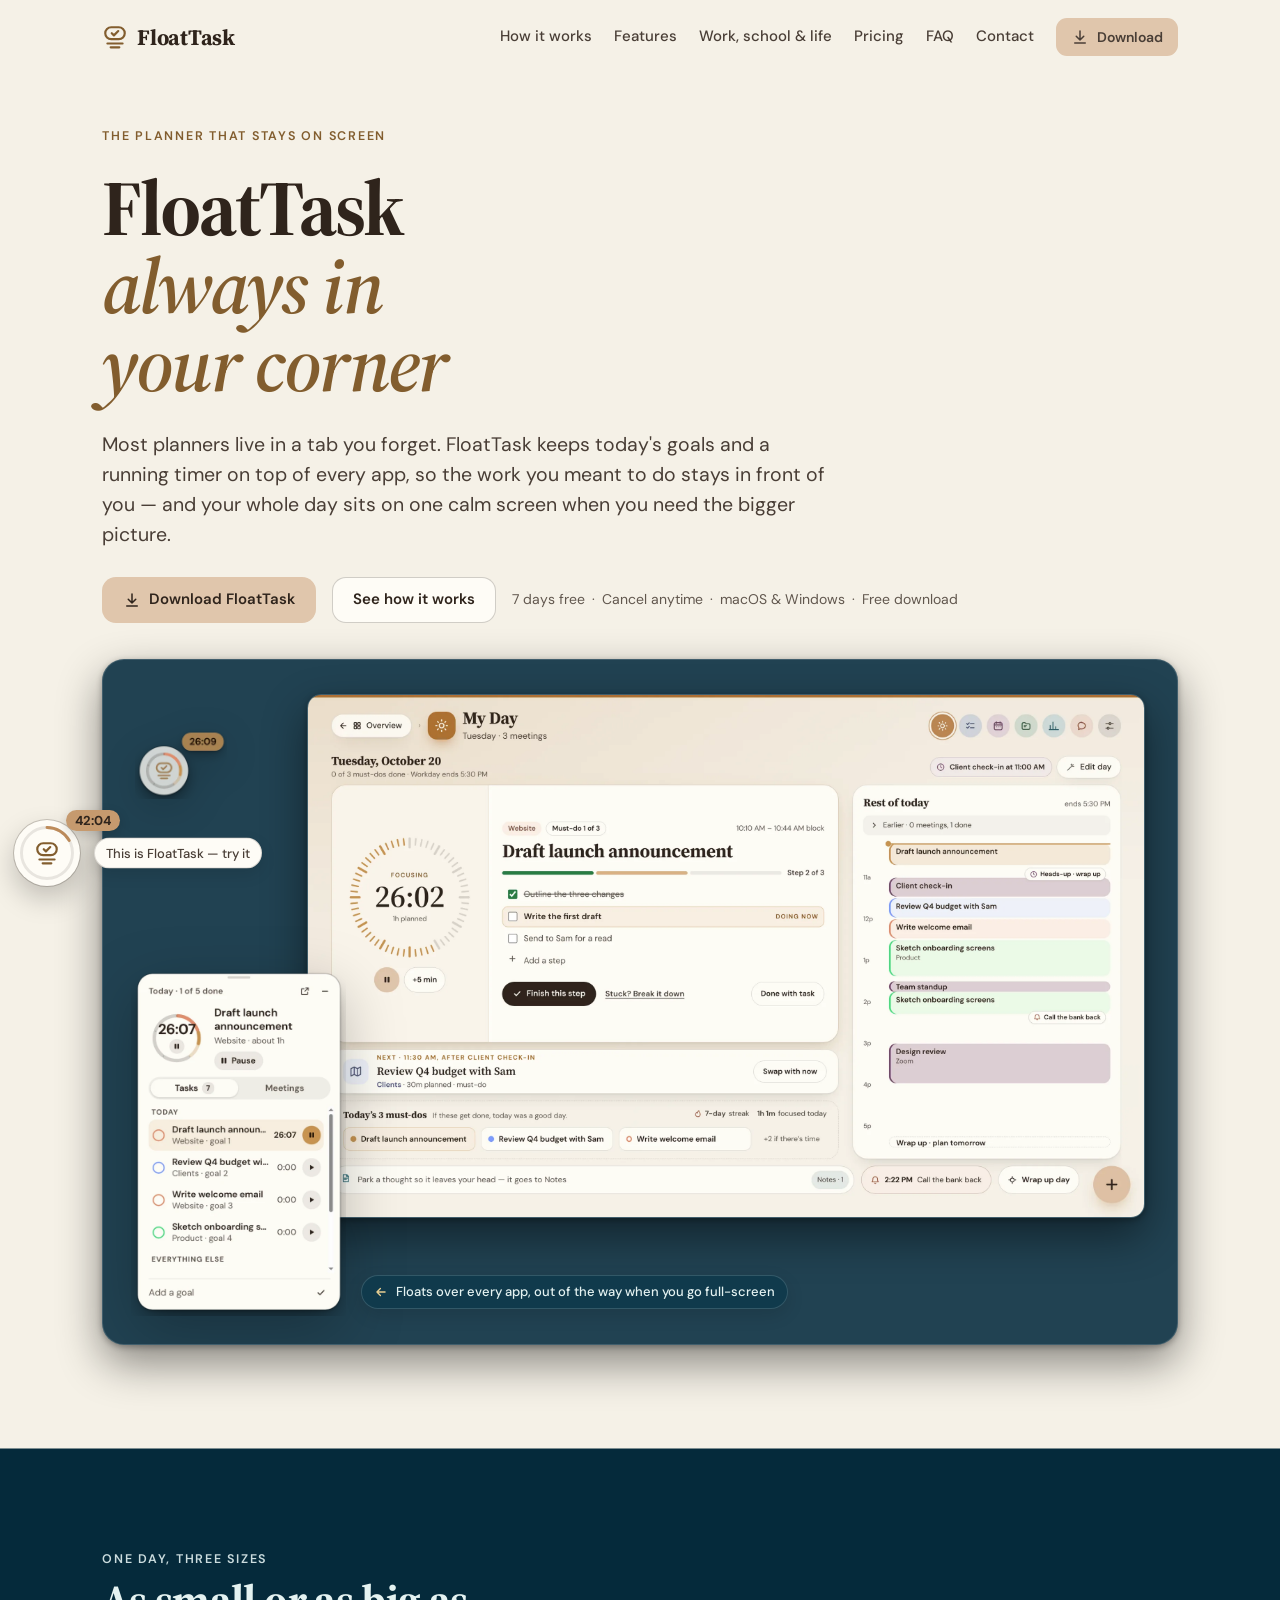
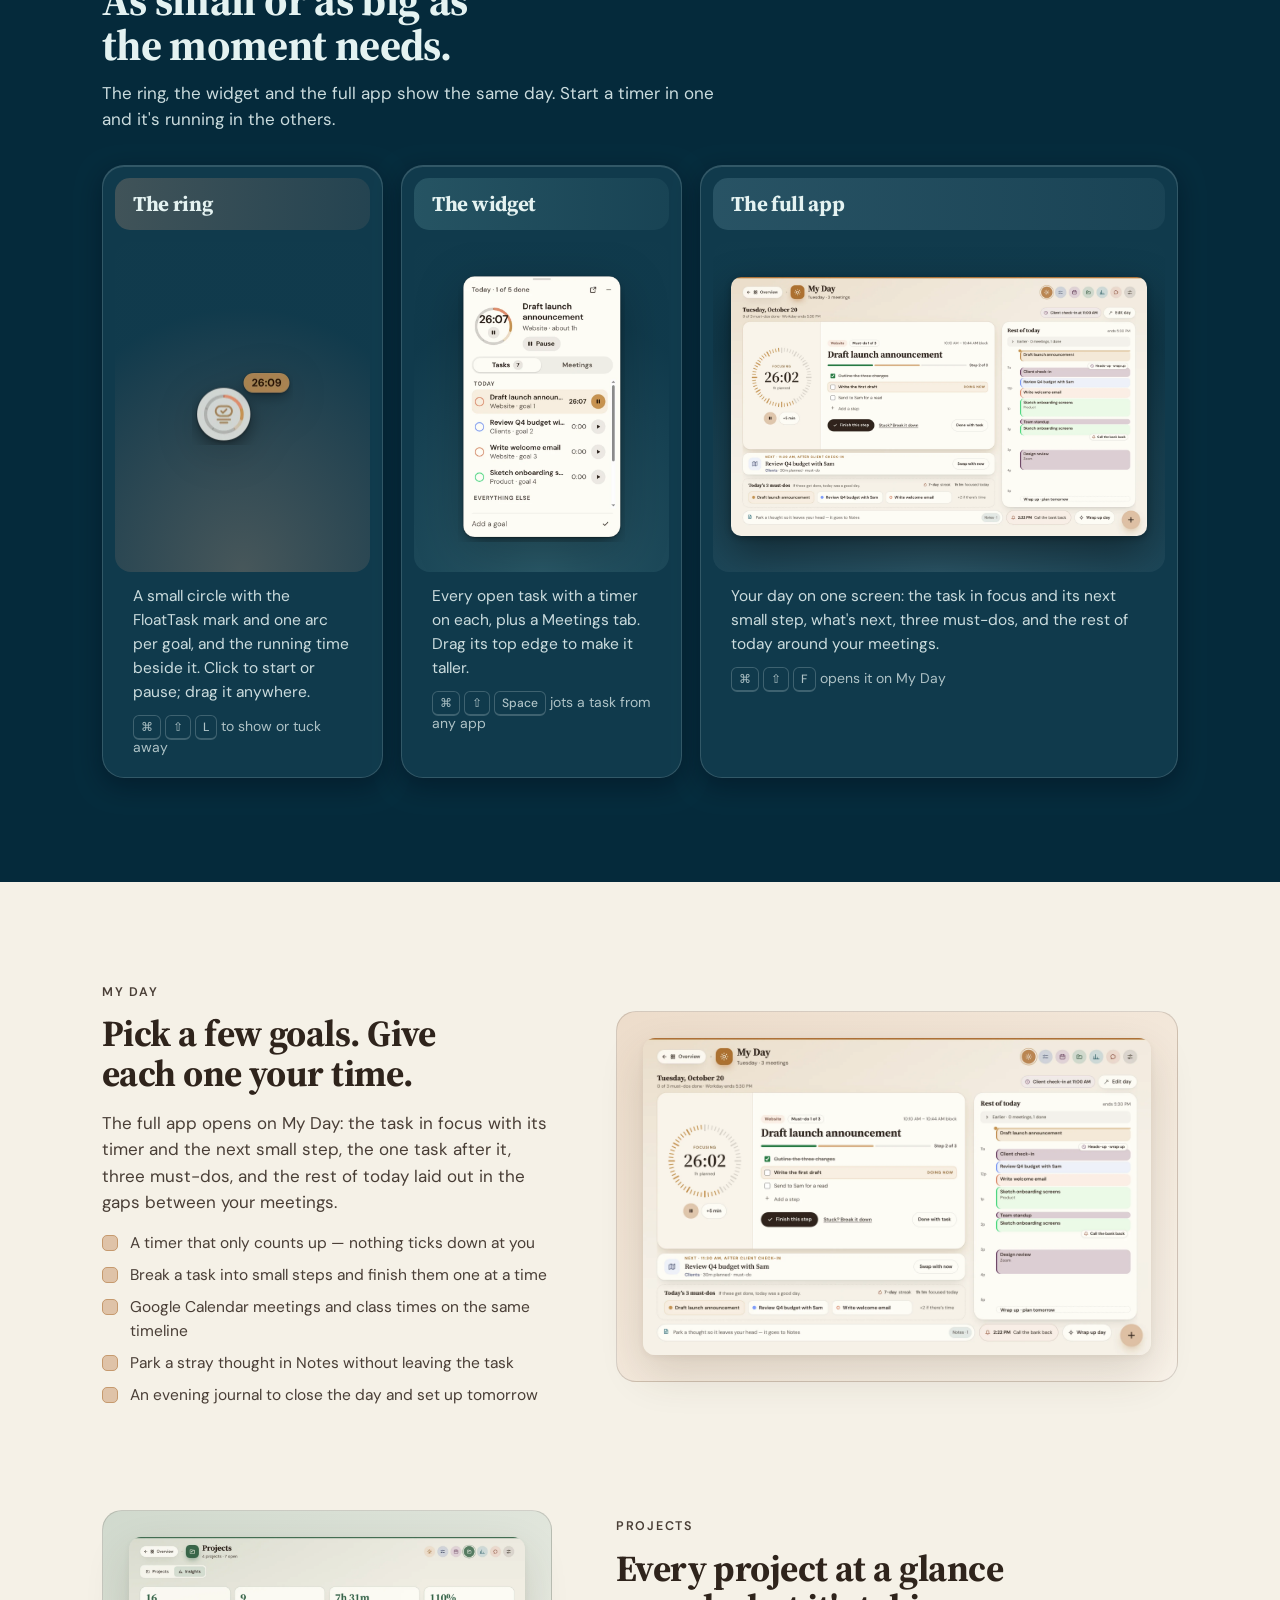
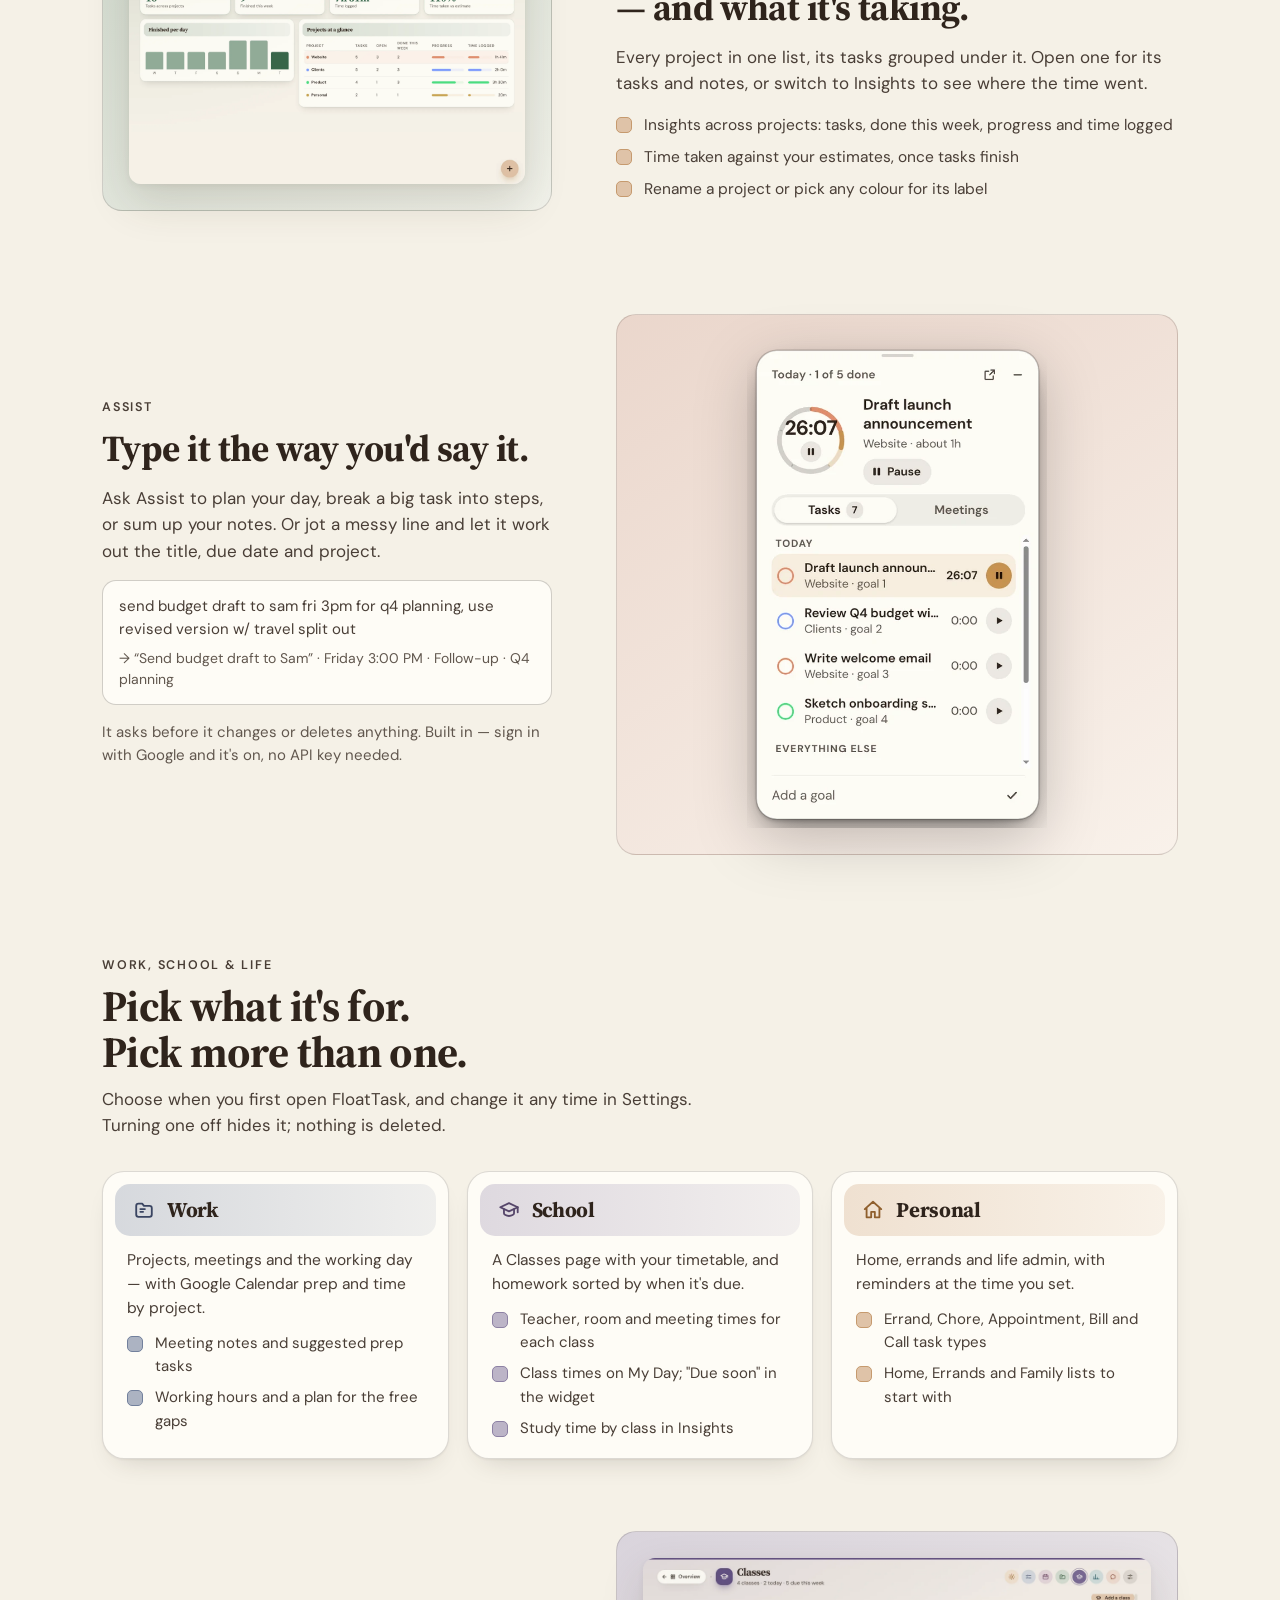
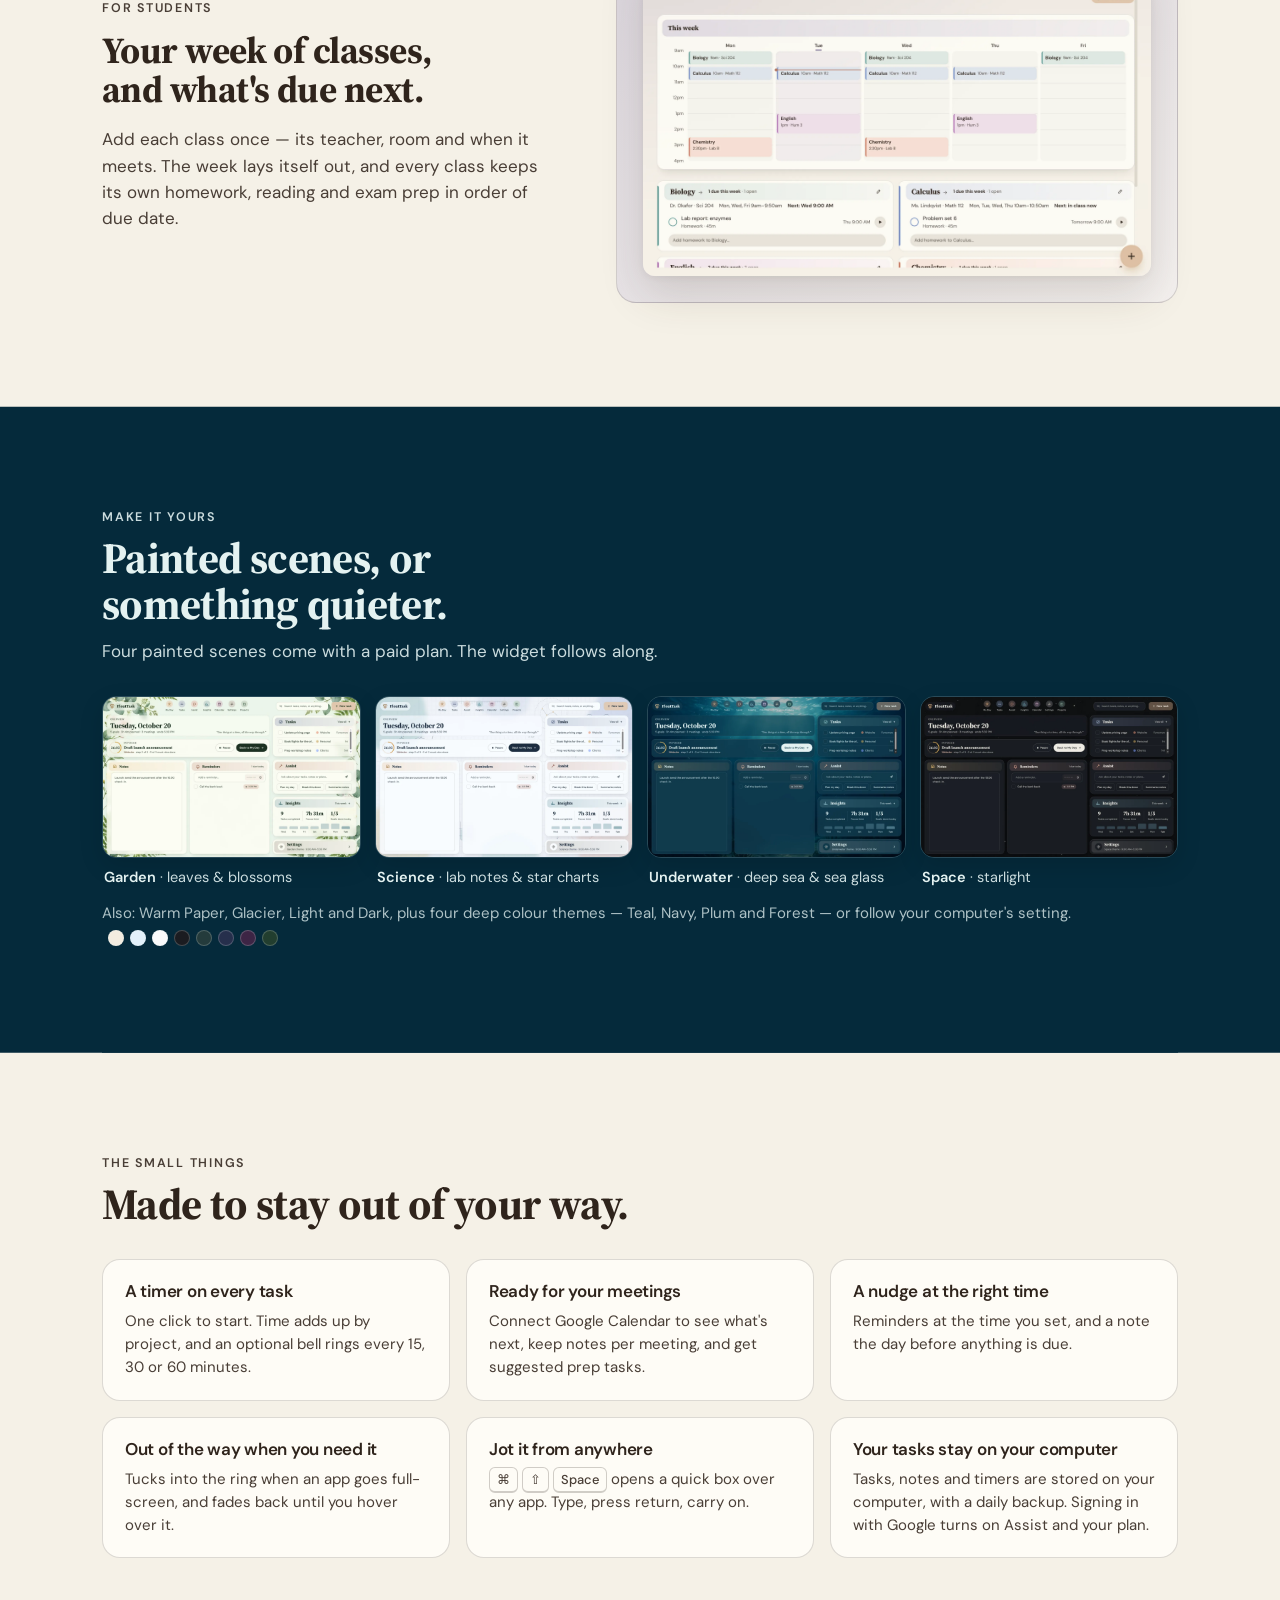
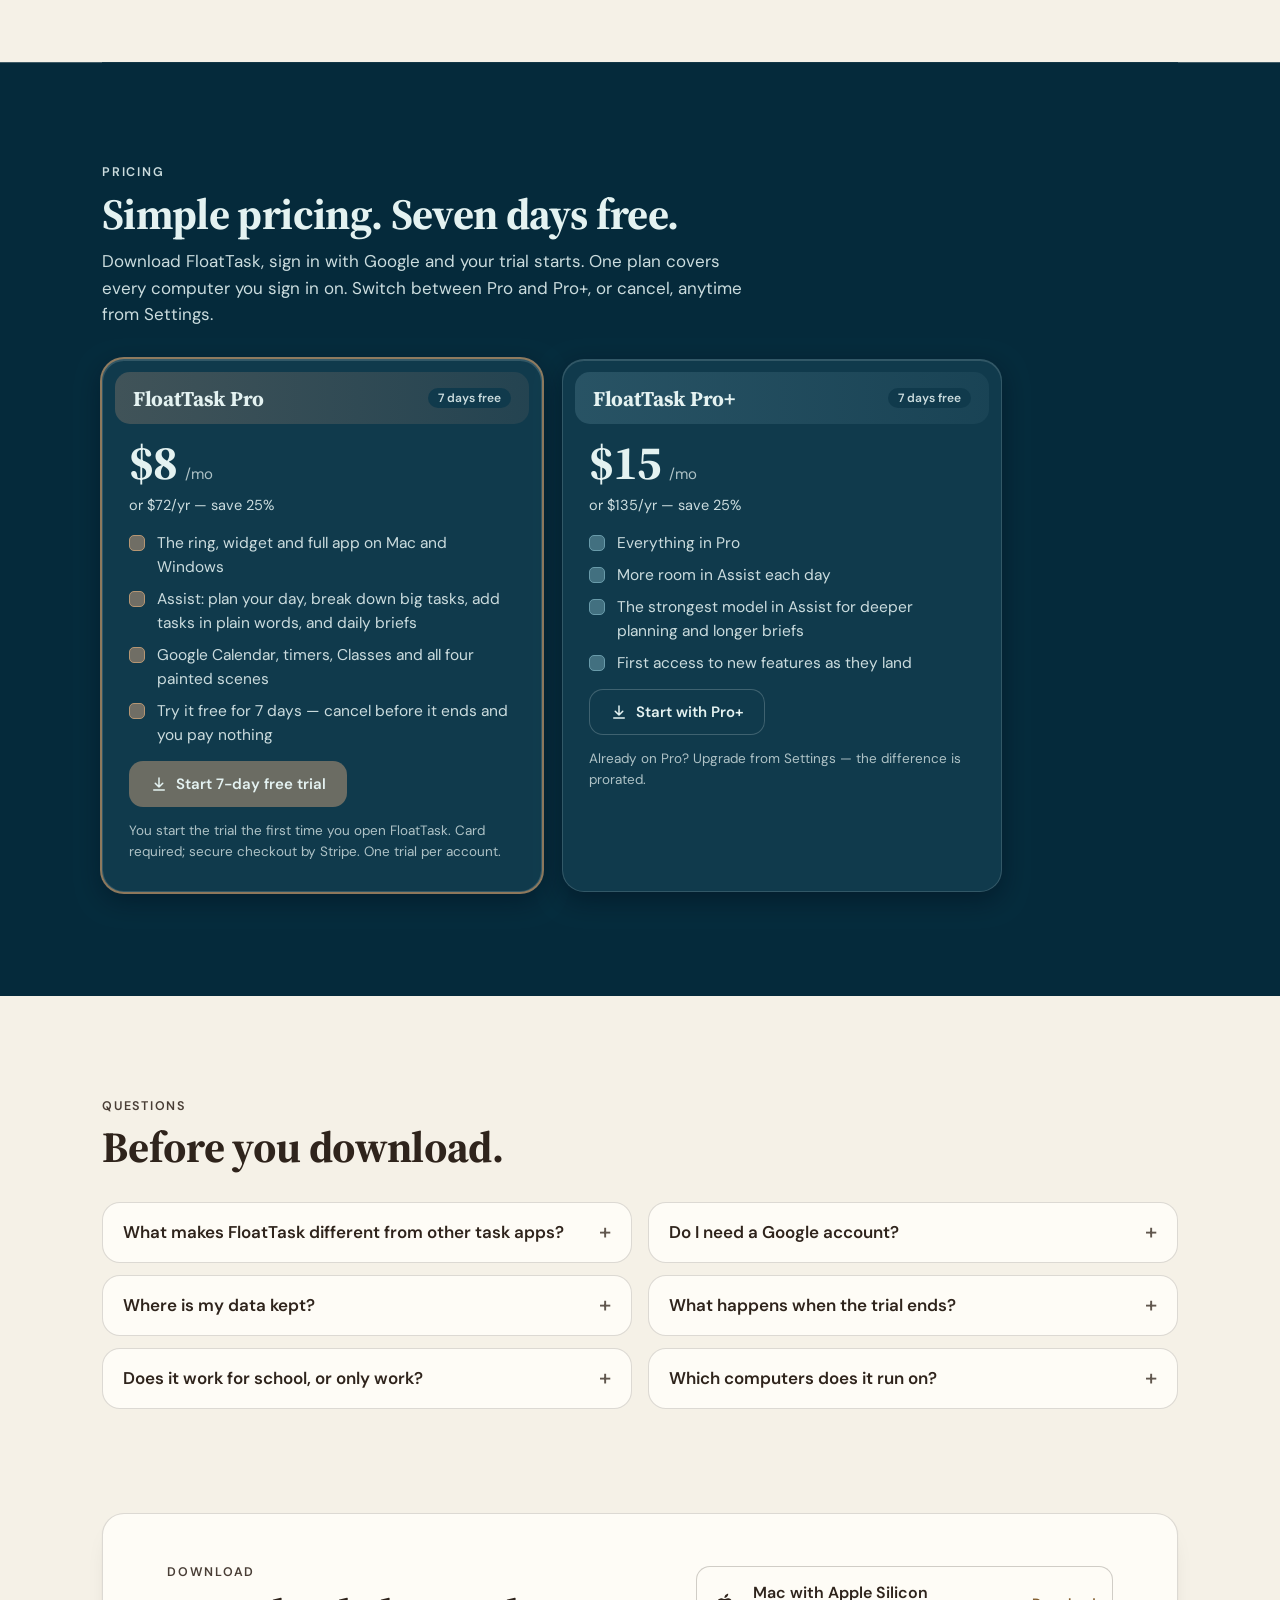
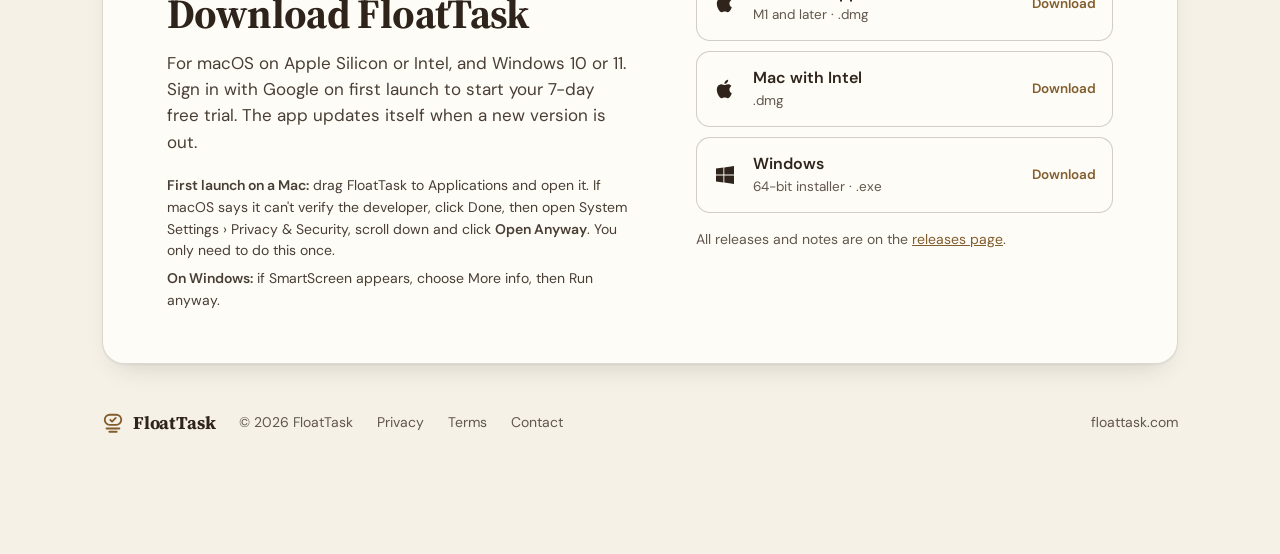
==== index.html @ 9e50890b "Update site from a33ee7f" ====
<!doctype html>
<!-- Pre-launch mode: add class="prelaunch" to <html> to hide downloads and the buy buttons. -->
<html lang="en">
<head>
<meta charset="utf-8">
<meta name="viewport" content="width=device-width, initial-scale=1, viewport-fit=cover">
<title>FloatTask — the always-on-top planner and focus timer for Mac &amp; Windows</title>
<meta name="description" content="FloatTask keeps today's goals and a running timer on top of every app, so you stay on the work you meant to do. Plan your day around your calendar, track time by project, and let Assist sort the rest. Mac and Windows, 7-day free trial.">
<meta name="theme-color" content="#f6f1e8">
<link rel="preconnect" href="https://fonts.googleapis.com">
<link rel="preconnect" href="https://fonts.gstatic.com" crossorigin>
<link rel="stylesheet" href="https://fonts.googleapis.com/css2?family=DM+Sans:opsz,wght@9..40,400;9..40,500;9..40,600;9..40,700&family=Source+Serif+4:ital,opsz,wght@0,8..60,600;0,8..60,700;1,8..60,500;1,8..60,600&display=swap">
<link rel="canonical" href="https://floattask.com/">
<link rel="icon" href="data:image/svg+xml,%3Csvg xmlns='http://www.w3.org/2000/svg' viewBox='0 0 24 24'%3E%3Cg fill='none' stroke='%23b07a3a' stroke-width='2' stroke-linecap='round' stroke-linejoin='round'%3E%3Crect x='3' y='3' width='18' height='11' rx='5.5'/%3E%3Cpath d='M9 8.5l2 2 4-4M5 18h14M8 21.5h8'/%3E%3C/g%3E%3C/svg%3E">
<meta property="og:type" content="website">
<meta property="og:url" content="https://floattask.com/">
<meta property="og:title" content="FloatTask — your day, always in view">
<meta property="og:description" content="Today's goals and a running timer that stay on top of every app. A calm planner for Mac and Windows — 7 days free.">
<meta property="og:image" content="https://floattask.com/shots/og-home.jpg">
<meta name="twitter:card" content="summary_large_image">
<link rel="stylesheet" href="tokens.css">
<link rel="stylesheet" href="site.css">
<script type="application/ld+json">
{"@context":"https://schema.org","@type":"SoftwareApplication","name":"FloatTask","url":"https://floattask.com/",
 "applicationCategory":"ProductivityApplication","operatingSystem":"macOS, Windows 10, Windows 11",
 "description":"An always-on-top planner and focus timer: a few goals for today, a timer on each, and your whole day on one screen.",
 "offers":[{"@type":"Offer","name":"FloatTask Pro","price":"8","priceCurrency":"USD"},{"@type":"Offer","name":"FloatTask Pro+","price":"15","priceCurrency":"USD"}]}
</script>
<style>
/* ---------- this page ---------- */
/* hero: a desktop seen from its lower-left corner — the full app, with the widget and the ring pinned in the corner */
.hero { padding-block: clamp(20px, 5vw, 56px) 0; display: grid; gap: 26px; }
.hero h1 { font-size: clamp(2.6rem, 6.6vw, 4.9rem); line-height: 1; letter-spacing: -.025em; max-width: 12ch; }
.hero h1 em { display: block; font-style: italic; font-weight: 600; color: var(--gold-text); }
.lede { font-size: clamp(1.06rem, 1.6vw, 1.22rem); color: var(--ink-2); max-width: 56ch; }
.cta { display: flex; flex-wrap: wrap; align-items: center; gap: 12px 16px; }
.cta .meta { font-size: 14px; color: var(--muted); }
.cta .meta span + span::before { content: "·"; margin: 0 7px; }

.screen { position: relative; margin-top: 10px; border-radius: 22px; overflow: hidden; border: 1px solid var(--line);
  background: var(--raised); /* Underwater raised: the frame carries .ground-underwater */
  box-shadow: var(--shadow); aspect-ratio: 16 / 10.2; }
.screen .app { position: absolute; top: 5%; right: 3%; width: 78%; border-radius: 14px; overflow: hidden; box-shadow: var(--shadow); border: 1px solid var(--line); }
.screen .widget { position: absolute; left: 2.6%; bottom: 4%; width: 20%; filter: drop-shadow(0 18px 30px oklch(0 0 0 / .25)); z-index: 2; }
.screen .ring { position: absolute; left: 3%; top: 10%; width: 8.5%; z-index: 2; filter: drop-shadow(0 10px 18px oklch(0 0 0 / .2)); }
.screen .corner-note { position: absolute; left: 24%; bottom: 5%; z-index: 3; display: flex; align-items: center; gap: 8px; font: 500 13px/1.3 var(--f-body); color: var(--ink);
  background: var(--surface); border: 1px solid var(--line); padding: 8px 12px; border-radius: 999px; box-shadow: 0 6px 18px oklch(0 0 0 / .12); }
.screen .corner-note svg { width: 14px; height: 14px; color: var(--gold-text); flex-shrink: 0; }


/* one day, three sizes */
.sizes { display: grid; grid-template-columns: 1fr 1fr 1.7fr; gap: 18px; align-items: stretch; }
.size .stage { display: grid; place-items: center; height: clamp(250px, 26vw, 330px); padding: 18px; border-radius: 16px; overflow: hidden;
  background: radial-gradient(90% 80% at 50% 100%, color-mix(in oklab, var(--c) 22%, var(--surface)), var(--surface)); }
.size .stage img { max-height: 100%; width: auto; }
.size .stage .w { max-width: 76%; filter: drop-shadow(0 12px 24px oklch(0 0 0 / .22)); }
.size .stage .r { width: 46%; max-height: none; filter: drop-shadow(0 10px 20px oklch(0 0 0 / .2)); }
.size .stage .a { width: 100%; height: auto; max-height: none; border-radius: 10px; box-shadow: var(--shadow); }
.size p { font-size: 15.5px; color: var(--ink-2); padding: 0 6px; }
.size .keys { font-size: 14px; color: var(--muted); }

/* feature rows */
.feature { display: grid; grid-template-columns: minmax(0, 1fr) minmax(0, 1.25fr); gap: clamp(28px, 5vw, 64px); align-items: center; }
.feature + .feature { margin-top: clamp(56px, 8vw, 104px); }
.feature.flip .copy { order: 2; }
.feature .copy { display: grid; gap: 16px; min-width: 0; }
.feature h3 { font-size: clamp(1.7rem, 3vw, 2.3rem); line-height: 1.08; letter-spacing: -.015em; }
.feature .copy > p { color: var(--ink-2); max-width: 46ch; }
.feature .art { min-width: 0; border-radius: 20px; padding: clamp(14px, 2.4vw, 26px); display: grid; place-items: center;
  background: linear-gradient(150deg, color-mix(in oklab, var(--c) 22%, var(--surface)), color-mix(in oklab, var(--c) 6%, var(--surface))); border: 1px solid var(--line); }
.feature .art img.wide { border-radius: 12px; box-shadow: var(--shadow); }
.feature .art img.tall { width: min(300px, 100%); filter: drop-shadow(0 16px 30px oklch(0 0 0 / .22)); }
.example { font: 400 15px/1.5 var(--f-body); padding: 14px 16px; border-radius: 14px; background: var(--surface); border: 1px solid var(--line-strong); color: var(--ink); }
.example .arrow { display: block; margin-top: 8px; color: var(--muted); font-size: 14px; }

/* work · school · personal */
.uses { display: grid; grid-template-columns: repeat(3, minmax(0, 1fr)); gap: 18px; }
.uses .card p { color: var(--ink-2); font-size: 15.5px; }
.uses .ticks { font-size: 15px; }

/* themes */
.themes { display: grid; grid-template-columns: repeat(4, minmax(0, 1fr)); gap: 14px; }
.themes figure { margin: 0; display: grid; gap: 8px; }
.themes img { border-radius: 14px; border: 1px solid var(--line); box-shadow: 0 8px 24px oklch(0 0 0 / .12); aspect-ratio: 16 / 10; object-fit: cover; }
.themes figcaption { font-size: 14.5px; color: var(--ink-2); padding-left: 2px; }
.themes figcaption b { color: var(--ink); font-weight: 600; }
.also { margin-top: 14px; font-size: 15px; color: var(--muted); }
.swatches { display: inline-flex; gap: 6px; vertical-align: middle; margin-left: 6px; }
.swatches i { width: 16px; height: 16px; border-radius: 50%; border: 1px solid var(--line-strong); }

/* small facts */
.facts { display: grid; grid-template-columns: repeat(3, minmax(0, 1fr)); gap: 16px; }
.fact { padding: 20px 22px; border-radius: 18px; background: var(--surface); border: 1px solid var(--line); display: grid; gap: 8px; align-content: start; }
.fact h3 { font: 600 17px/1.3 var(--f-body); }
.fact p { font-size: 15px; color: var(--ink-2); }

/* pricing */
.plans { display: grid; grid-template-columns: repeat(2, minmax(0, 1fr)); gap: 20px; max-width: 900px; }
.plan { display: grid; gap: 14px; align-content: start; padding: 12px 12px clamp(22px, 3vw, 28px); border-radius: 22px; border: 1px solid var(--line); background: var(--surface); box-shadow: var(--shadow-sm); min-width: 0; }
.plan > :not(.band) { margin-inline: 14px; }
.plan.pro { box-shadow: 0 0 0 2px color-mix(in oklab, var(--a-myday) 55%, transparent), var(--shadow-sm); }
.price { display: flex; align-items: baseline; gap: 8px; }
.price b { font: 700 clamp(2.4rem, 4.4vw, 3rem)/1 var(--f-serif); letter-spacing: -.02em; }
.price span { color: var(--muted); font-size: 15px; }
.alt-price { margin-top: -6px; font-size: 14.5px; color: var(--ink-2); }
.plan .btn { justify-self: start; }
.how-upgrade { font-size: 13.5px; color: var(--muted); }
.trial-tag { margin-left: auto; padding: 4px 10px; border-radius: 999px; background: var(--surface); font: 600 12px/1 var(--f-body); color: var(--ink-2); }

/* faq */
.faq { display: grid; grid-template-columns: repeat(2, minmax(0, 1fr)); gap: 12px 16px; align-items: start; }
.faq details { background: var(--surface); border: 1px solid var(--line); border-radius: 18px; padding: 0 20px; }
.faq summary { cursor: pointer; list-style: none; display: flex; align-items: center; gap: 12px; padding: 18px 0; font: 600 17px/1.35 var(--f-body); color: var(--ink); }
.faq summary::-webkit-details-marker { display: none; }
.faq summary::after { content: "+"; margin-left: auto; font: 500 22px/1 var(--f-body); color: var(--muted); }
.faq details[open] summary::after { content: "–"; }
.faq details p { color: var(--ink-2); font-size: 15.5px; padding-bottom: 18px; }
.faq summary:focus-visible { outline: 2px solid var(--gold); outline-offset: 3px; }

/* download */
.download { display: grid; grid-template-columns: minmax(0, 1.1fr) minmax(0, 1fr); gap: 28px 44px; padding: clamp(26px, 5vw, 52px); }
.download h2 { font-size: clamp(1.9rem, 3.6vw, 2.6rem); line-height: 1.05; }
.download .copy { display: grid; gap: 14px; align-content: start; }
.download .copy p { color: var(--ink-2); }
.dl-list { display: grid; gap: 10px; align-content: start; }
.dl { display: grid; grid-template-columns: 28px 1fr auto; align-items: center; gap: 12px; padding: 14px 16px; border: 1px solid var(--line-strong); border-radius: 14px; text-decoration: none; color: var(--ink); background: var(--surface); }
.dl:hover { border-color: var(--gold-text); }
.dl.suggested { border-color: transparent; background: color-mix(in oklab, var(--a-myday) 24%, var(--surface)); }
.dl svg.os { width: 24px; height: 24px; color: var(--ink); }
.dl b { display: block; font-weight: 600; font-size: 16px; }
.dl small { display: block; color: var(--muted); font-size: 13.5px; }
.dl .get { font: 600 13.5px/1 var(--f-body); color: var(--gold-text); }
.first-run { font-size: 14px; color: var(--muted); display: grid; gap: 6px; padding-top: 6px; }
.first-run b { color: var(--ink-2); font-weight: 600; }
.beta-note { display: grid; gap: 12px; align-content: start; padding: 22px; border: 1.5px dashed color-mix(in oklab, var(--a-myday) 60%, var(--line-strong)); border-radius: 18px; background: var(--bg); }
.beta-note p { color: var(--ink-2); }

/* ---------- the live widget in this page's corner ---------- */
.demo { position: fixed; left: 14px; bottom: calc(14px + env(safe-area-inset-bottom, 0px)); z-index: 50; font-family: var(--f-body); }
@media (max-width: 1240px) { .demo { display: none; } }
.demo-ring { position: relative; width: 66px; height: 66px; border-radius: 50%; border: 0; padding: 0; cursor: pointer; background: var(--surface); color: var(--gold-text);
  box-shadow: 0 0 0 1px var(--line-strong), 0 12px 28px oklch(0 0 0 / .22); display: grid; place-items: center; }
.demo-ring svg.arc { position: absolute; inset: 4px; width: calc(100% - 8px); height: calc(100% - 8px); transform: rotate(-90deg); }
.demo-ring svg.arc circle { fill: none; stroke-width: 5; stroke-linecap: round; }
.demo-ring .trk { stroke: color-mix(in oklab, var(--ink) 10%, transparent); }
.demo-ring .val { stroke: color-mix(in oklab, var(--a-myday) 80%, var(--surface)); }
.demo-ring .mark { width: 26px; height: 26px; }
.demo-ring .t { position: absolute; left: 52px; top: -10px; padding: 4px 9px; border-radius: 999px; background: color-mix(in oklab, var(--a-myday) 70%, var(--surface)); color: var(--ink); font: 700 13px/1 var(--f-body); font-variant-numeric: tabular-nums; box-shadow: 0 4px 12px oklch(0 0 0 / .15); }
.demo-ring .hint { position: absolute; left: calc(100% + 14px); top: 50%; translate: 0 -50%; white-space: nowrap; font: 500 13px/1 var(--f-body); color: var(--ink-2); background: var(--surface); border: 1px solid var(--line); padding: 8px 11px; border-radius: 999px; box-shadow: 0 6px 16px oklch(0 0 0 / .1); }
.demo-panel { width: min(320px, calc(100vw - 32px)); border-radius: 22px; background: var(--surface); border: 1px solid var(--line); box-shadow: var(--shadow); overflow: hidden; padding: 14px; }
.demo-head { display: flex; align-items: center; gap: 8px; margin-bottom: 10px; }
.demo-head .tag { font: 600 13px/1 var(--f-body); color: var(--ink-2); }
.demo-head button { margin-left: auto; width: 30px; height: 30px; border-radius: 9px; border: 0; background: transparent; color: var(--muted); cursor: pointer; display: grid; place-items: center; }
.demo-head button:hover { background: var(--raised); color: var(--ink); }
.demo-focus { display: grid; grid-template-columns: 64px 1fr; gap: 12px; align-items: center; margin-bottom: 12px; }
.demo-focus .big { position: relative; width: 64px; height: 64px; display: grid; place-items: center; font: 700 15px/1 var(--f-body); font-variant-numeric: tabular-nums; }
.demo-focus .big svg { position: absolute; inset: 0; transform: rotate(-90deg); }
.demo-focus .big circle { fill: none; stroke-width: 5; stroke-linecap: round; }
.demo-focus b { display: block; font: 600 16px/1.25 var(--f-body); }
.demo-focus small { color: var(--muted); font-size: 13px; }
.demo-list { display: grid; gap: 4px; }
.demo-task { display: grid; grid-template-columns: 22px minmax(0, 1fr) auto 32px; gap: 10px; align-items: center; padding: 8px 8px 8px 6px; border-radius: 12px; }
.demo-task.running { background: color-mix(in oklab, var(--a-myday) 18%, var(--surface)); }
.demo-task .chk { width: 20px; height: 20px; border-radius: 50%; border: 2px solid var(--c); background: transparent; cursor: pointer; padding: 0; display: grid; place-items: center; color: var(--surface); }
.demo-task.done .chk { background: var(--c); }
.demo-task.done .name { text-decoration: line-through; color: var(--muted); }
.demo-task .name { font-size: 14px; font-weight: 600; line-height: 1.25; }
.demo-task small { display: block; font-size: 12px; color: var(--muted); font-weight: 400; }
.demo-task .tm { font-size: 13px; font-weight: 600; font-variant-numeric: tabular-nums; color: var(--ink-2); }
.demo-task .play { width: 30px; height: 30px; border-radius: 50%; border: 0; cursor: pointer; display: grid; place-items: center; background: var(--raised); color: var(--ink); }
.demo-task.running .play { background: color-mix(in oklab, var(--a-myday) 75%, var(--surface)); }
.demo-task .play svg { width: 11px; height: 11px; }
.demo-foot { margin-top: 10px; font-size: 12.5px; color: var(--muted); }

/* ---------- responsive ---------- */
@media (max-width: 900px) {
  .sizes { grid-template-columns: 1fr 1fr; } .sizes .size:last-child { grid-column: 1 / -1; }
  .feature, .feature.flip { grid-template-columns: 1fr; } .feature.flip .copy { order: 0; }
  .uses { grid-template-columns: 1fr; }
  .themes { grid-template-columns: 1fr 1fr; }
  .facts { grid-template-columns: 1fr 1fr; }
  .download, .plans, .faq { grid-template-columns: 1fr; }
  .screen .corner-note { display: none; }
}
@media (max-width: 600px) {
  .screen { aspect-ratio: 4 / 3.6; }
  .screen .app { width: 94%; right: 3%; top: 4%; }
  .screen .widget { width: 36%; }
  .screen .ring { display: none; }
  .sizes { grid-template-columns: 1fr; } .sizes .size:last-child { grid-column: auto; }
  .facts { grid-template-columns: 1fr; }
  .demo-ring .hint { display: none; }
}
@media (prefers-reduced-motion: no-preference) { .demo-panel { animation: rise .18s ease-out; } @keyframes rise { from { transform: translateY(8px); opacity: .6; } } }
</style>
</head>
<body>
<div class="beta-bar prelaunch-only" role="note">FloatTask is in private beta — public launch is coming soon. <a href="/contact.html">Ask for early access</a></div>
<svg width="0" height="0" style="position:absolute" aria-hidden="true">
  <symbol id="mark" viewBox="0 0 24 24"><g fill="none" stroke="currentColor" stroke-width="2" stroke-linecap="round" stroke-linejoin="round"><rect x="3" y="3" width="18" height="11" rx="5.5"/><path d="M9 8.5l2 2 4-4M5 18h14M8 21.5h8"/></g></symbol>
  <symbol id="apple" viewBox="0 0 24 24"><path fill="currentColor" d="M16.4 12.6c0-2.4 2-3.5 2-3.6-1.1-1.6-2.8-1.8-3.4-1.8-1.4-.1-2.8.9-3.5.9-.7 0-1.9-.9-3.1-.8-1.6 0-3 .9-3.8 2.3-1.6 2.8-.4 7 1.2 9.3.8 1.1 1.7 2.4 2.9 2.3 1.2 0 1.6-.7 3-.7s1.8.7 3 .7c1.3 0 2.1-1.1 2.8-2.3.9-1.3 1.3-2.6 1.3-2.6-.1 0-2.4-.9-2.4-3.7zM14.2 5.6c.6-.8 1.1-1.8 1-2.9-.9 0-2 .6-2.7 1.4-.6.7-1.1 1.8-1 2.8 1 .1 2.1-.5 2.7-1.3z"/></symbol>
  <symbol id="windows" viewBox="0 0 24 24"><path fill="currentColor" d="M3 5.5l7.4-1v7.1H3V5.5zm0 13l7.4 1v-7H3v6zm8.3 1.1L21 21v-8.4h-9.7v7zm0-15.2v7.2H21V3l-9.7 1.4z"/></symbol>
  <symbol id="play" viewBox="0 0 12 12"><path d="M3 1.5v9l7.5-4.5z" fill="currentColor"/></symbol>
  <symbol id="pause" viewBox="0 0 12 12"><rect x="2" y="1.5" width="3" height="9" rx="1" fill="currentColor"/><rect x="7" y="1.5" width="3" height="9" rx="1" fill="currentColor"/></symbol>
  <symbol id="down" viewBox="0 0 24 24"><path d="M12 4v12m0 0l-5-5m5 5l5-5M5 20h14" fill="none" stroke="currentColor" stroke-width="2" stroke-linecap="round" stroke-linejoin="round"/></symbol>
  <symbol id="i-day" viewBox="0 0 24 24"><path d="M4 7l2 2 3.5-3.5M4 15l2 2 3.5-3.5M12 7h8M12 16h8" fill="none" stroke="currentColor" stroke-width="2" stroke-linecap="round" stroke-linejoin="round"/></symbol>
  <symbol id="i-proj" viewBox="0 0 24 24"><g fill="none" stroke="currentColor" stroke-width="2" stroke-linecap="round" stroke-linejoin="round"><path d="M3.5 7.5A2.5 2.5 0 0 1 6 5h4l2 2.5h6a2.5 2.5 0 0 1 2.5 2.5v7A2.5 2.5 0 0 1 18 19.5H6A2.5 2.5 0 0 1 3.5 17z"/><path d="M8 14h3M8 11h5"/></g></symbol>
  <symbol id="i-class" viewBox="0 0 24 24"><g fill="none" stroke="currentColor" stroke-width="2" stroke-linecap="round" stroke-linejoin="round"><path d="M2.5 9 12 4.5 21.5 9 12 13.5z"/><path d="M6.5 11v4.5c0 1.4 2.5 3 5.5 3s5.5-1.6 5.5-3V11M21.5 9v5.5"/></g></symbol>
  <symbol id="i-home" viewBox="0 0 24 24"><path d="M3 11l9-8 9 8M5 10v10h5v-6h4v6h5V10" fill="none" stroke="currentColor" stroke-width="2" stroke-linecap="round" stroke-linejoin="round"/></symbol>
  <symbol id="i-spark" viewBox="0 0 24 24"><g fill="none" stroke="currentColor" stroke-width="2" stroke-linecap="round" stroke-linejoin="round"><path d="M4 20 15 9M14 4v3M18.5 5.5l-2 2M20 10h-3M12.5 5.5l2 2"/></g></symbol>
  <symbol id="i-palette" viewBox="0 0 24 24"><g fill="none" stroke="currentColor" stroke-width="2" stroke-linecap="round" stroke-linejoin="round"><path d="M12 3.5a8.5 8.5 0 1 0 0 17c1.2 0 1.8-.9 1.6-1.9-.3-1.3.6-2.4 1.9-2.4h1.7a3.3 3.3 0 0 0 3.3-3.3C20.5 7.6 16.7 3.5 12 3.5z"/><circle cx="7.5" cy="11" r="1"/><circle cx="10.5" cy="7.5" r="1"/><circle cx="15" cy="8" r="1"/></g></symbol>
</svg>

<div class="wrap">
  <header class="top">
    <a class="logo" href="/" aria-label="FloatTask home"><svg width="26" height="26"><use href="#mark"/></svg>FloatTask</a>
    <nav aria-label="Site">
      <a href="#how">How it works</a>
      <a href="#features">Features</a>
      <a href="#uses">Work, school &amp; life</a>
      <a href="#pricing">Pricing</a>
      <a href="#faq">FAQ</a>
      <a href="/contact.html">Contact</a>
      <a class="btn primary small launch-only" href="#download"><svg><use href="#down"/></svg>Download</a>
      <a class="btn primary small prelaunch-only" href="/contact.html">Get early access</a>
    </nav>
  </header>

  <main id="top">
    <div class="hero">
      <p class="eyebrow">The planner that stays on screen</p>
      <h1>FloatTask <em>always in your corner</em></h1>
      <p class="lede">Most planners live in a tab you forget. FloatTask keeps today's goals and a running timer on top of every app, so the work you meant to do stays in front of you — and your whole day sits on one calm screen when you need the bigger picture.</p>
      <div class="cta">
        <a class="btn primary launch-only" id="hero-dl" href="#download"><svg><use href="#down"/></svg><span>Download FloatTask</span></a>
        <a class="btn primary prelaunch-only" href="/contact.html">Request early access</a>
        <a class="btn quiet" href="#how">See how it works</a>
        <p class="meta"><span>7 days free</span><span>Cancel anytime</span><span>macOS &amp; Windows</span><span id="hero-version">Free download</span></p>
      </div>

      <div class="screen ground-underwater" role="img" aria-label="A desktop with FloatTask open on My Day: the task in focus with a running timer and its next small step, what's next, today's three must-dos, and the rest of the day laid out between meetings. The FloatTask widget is pinned in the lower-left corner, and the collapsed timer ring sits above it.">
        <img class="app shot-l" src="shots/myday-light.webp" width="2400" height="1500" alt="">
        <img class="app shot-d" src="shots/myday-dark.webp" width="2400" height="1500" alt="">
        <img class="ring shot-l" src="shots/ring-light.webp" width="202" height="156" alt="">
        <img class="ring shot-d" src="shots/ring-dark.webp" width="202" height="156" alt="">
        <img class="widget shot-l" src="shots/widget-light.webp" width="538" height="874" alt="">
        <img class="widget shot-d" src="shots/widget-dark.webp" width="538" height="874" alt="">
        <span class="corner-note"><svg viewBox="0 0 24 24" fill="none" stroke="currentColor" stroke-width="2.2" stroke-linecap="round" stroke-linejoin="round"><path d="M19 12H5m0 0l6-6m-6 6l6 6"/></svg>Floats over every app, out of the way when you go full-screen</span>
      </div>
    </div>

    <section id="how" class="ground ground-underwater" aria-labelledby="how-h">
      <div class="sec-head">
        <p class="eyebrow">One day, three sizes</p>
        <h2 id="how-h">As small or as big as the moment needs.</h2>
        <p>The ring, the widget and the full app show the same day. Start a timer in one and it's running in the others.</p>
      </div>
      <div class="sizes">
        <div class="card size" style="--c: var(--a-myday)">
          <div class="band"><h3>The ring</h3></div>
          <figure class="stage">
            <img class="r shot-l" src="shots/ring-light.webp" width="202" height="156" alt="The collapsed FloatTask ring with a running timer of 26:09 in a small pill.">
            <img class="r shot-d" src="shots/ring-dark.webp" width="202" height="156" alt="The collapsed FloatTask ring with a running timer of 26:09 in a small pill.">
          </figure>
          <p>A small circle with the FloatTask mark and one arc per goal, and the running time beside it. Click to start or pause; drag it anywhere.</p>
          <p class="keys"><kbd>⌘</kbd> <kbd>⇧</kbd> <kbd>L</kbd> to show or tuck away</p>
        </div>
        <div class="card size" style="--c: var(--a-tasks)">
          <div class="band"><h3>The widget</h3></div>
          <figure class="stage">
            <img class="w shot-l" src="shots/widget-light.webp" width="538" height="874" alt="The FloatTask widget: the task in focus with its timer ring, then today's goals and every other open task, each with a timer.">
            <img class="w shot-d" src="shots/widget-dark.webp" width="538" height="874" alt="The FloatTask widget: the task in focus with its timer ring, then today's goals and every other open task, each with a timer.">
          </figure>
          <p>Every open task with a timer on each, plus a Meetings tab. Drag its top edge to make it taller.</p>
          <p class="keys"><kbd>⌘</kbd> <kbd>⇧</kbd> <kbd>Space</kbd> jots a task from any app</p>
        </div>
        <div class="card size" style="--c: var(--a-insights)">
          <div class="band"><h3>The full app</h3></div>
          <figure class="stage">
            <img class="a shot-l" src="shots/myday-light.webp" width="2400" height="1500" alt="My Day in the full app.">
            <img class="a shot-d" src="shots/myday-dark.webp" width="2400" height="1500" alt="My Day in the full app.">
          </figure>
          <p>Your day on one screen: the task in focus and its next small step, what's next, three must-dos, and the rest of today around your meetings.</p>
          <p class="keys"><kbd>⌘</kbd> <kbd>⇧</kbd> <kbd>F</kbd> opens it on My Day</p>
        </div>
      </div>
    </section>

    <section id="features" aria-labelledby="day-h">
      <div class="feature">
        <div class="copy">
          <p class="eyebrow">My Day</p>
          <h3 id="day-h">Pick a few goals. Give each one your time.</h3>
          <p>The full app opens on My Day: the task in focus with its timer and the next small step, the one task after it, three must-dos, and the rest of today laid out in the gaps between your meetings.</p>
          <ul class="ticks">
            <li>A timer that only counts up — nothing ticks down at you</li>
            <li>Break a task into small steps and finish them one at a time</li>
            <li>Google Calendar meetings and class times on the same timeline</li>
            <li>Park a stray thought in Notes without leaving the task</li>
            <li>An evening journal to close the day and set up tomorrow</li>
          </ul>
        </div>
        <div class="art" style="--c: var(--a-myday)">
          <img class="wide shot-l" src="shots/myday-light.webp" width="2400" height="1500" alt="My Day: the task in focus with a count-up timer of 26 minutes and three small steps, the next task after a client check-in, today's three must-dos, and the rest of today with meetings and goals on a timeline.">
          <img class="wide shot-d" src="shots/myday-dark.webp" width="2400" height="1500" alt="My Day in the Dark theme.">
        </div>
      </div>

      <div class="feature flip">
        <div class="copy">
          <p class="eyebrow">Projects</p>
          <h3>Every project at a glance — and what it's taking.</h3>
          <p>Every project in one list, its tasks grouped under it. Open one for its tasks and notes, or switch to Insights to see where the time went.</p>
          <ul class="ticks">
            <li>Insights across projects: tasks, done this week, progress and time logged</li>
            <li>Time taken against your estimates, once tasks finish</li>
            <li>Rename a project or pick any colour for its label</li>
          </ul>
        </div>
        <div class="art" style="--c: var(--a-projects)">
          <img class="wide shot-l" src="shots/projects-light.webp" width="2400" height="1500" alt="The Projects page on its Insights tab: totals, tasks finished per day, and a table of every project with tasks, open, done this week, progress and time logged.">
          <img class="wide shot-d" src="shots/projects-dark.webp" width="2400" height="1500" alt="The Projects Insights tab in the Dark theme.">
        </div>
      </div>

      <div class="feature">
        <div class="copy">
          <p class="eyebrow">Assist</p>
          <h3>Type it the way you'd say it.</h3>
          <p>Ask Assist to plan your day, break a big task into steps, or sum up your notes. Or jot a messy line and let it work out the title, due date and project.</p>
          <p class="example">send budget draft to sam fri 3pm for q4 planning, use revised version w/ travel split out
            <span class="arrow">→ “Send budget draft to Sam” · Friday 3:00 PM · Follow-up · Q4 planning</span></p>
          <p style="font-size:15px;color:var(--muted)">It asks before it changes or deletes anything. Built in — sign in with Google and it's on, no API key needed.</p>
        </div>
        <div class="art" style="--c: var(--a-assistant)">
          <img class="tall shot-l" src="shots/widget-light.webp" width="538" height="874" alt="The FloatTask widget with the task in focus and every open task, each with a timer.">
          <img class="tall shot-d" src="shots/widget-dark.webp" width="538" height="874" alt="The FloatTask widget in the Dark theme.">
        </div>
      </div>
    </section>

    <section id="uses" aria-labelledby="uses-h">
      <div class="sec-head">
        <p class="eyebrow">Work, school &amp; life</p>
        <h2 id="uses-h">Pick what it's for. Pick more than one.</h2>
        <p>Choose when you first open FloatTask, and change it any time in Settings. Turning one off hides it; nothing is deleted.</p>
      </div>
      <div class="uses">
        <div class="card" style="--c: var(--a-tasks)">
          <div class="band"><svg class="ico"><use href="#i-proj"/></svg><h3>Work</h3></div>
          <p>Projects, meetings and the working day — with Google Calendar prep and time by project.</p>
          <ul class="ticks"><li>Meeting notes and suggested prep tasks</li><li>Working hours and a plan for the free gaps</li></ul>
        </div>
        <div class="card" style="--c: var(--a-classes)">
          <div class="band"><svg class="ico"><use href="#i-class"/></svg><h3>School</h3></div>
          <p>A Classes page with your timetable, and homework sorted by when it's due.</p>
          <ul class="ticks"><li>Teacher, room and meeting times for each class</li><li>Class times on My Day; "Due soon" in the widget</li><li>Study time by class in Insights</li></ul>
        </div>
        <div class="card" style="--c: var(--a-myday)">
          <div class="band"><svg class="ico"><use href="#i-home"/></svg><h3>Personal</h3></div>
          <p>Home, errands and life admin, with reminders at the time you set.</p>
          <ul class="ticks"><li>Errand, Chore, Appointment, Bill and Call task types</li><li>Home, Errands and Family lists to start with</li></ul>
        </div>
      </div>
      <div class="feature" style="margin-top: clamp(40px, 6vw, 72px)">
        <div class="copy">
          <p class="eyebrow">For students</p>
          <h3>Your week of classes, and what's due next.</h3>
          <p>Add each class once — its teacher, room and when it meets. The week lays itself out, and every class keeps its own homework, reading and exam prep in order of due date.</p>
        </div>
        <div class="art" style="--c: var(--a-classes)">
          <img class="wide shot-l" src="shots/classes-light.webp" width="2400" height="1500" alt="The Classes page: this week's timetable with Biology, Calculus, English and Chemistry, and a card per class with its teacher, room, times, next class and homework by due date.">
          <img class="wide shot-d" src="shots/classes-dark.webp" width="2400" height="1500" alt="The Classes page in the Dark theme.">
        </div>
      </div>
    </section>

    <section id="themes" class="ground ground-underwater" aria-labelledby="themes-h">
      <div class="sec-head">
        <p class="eyebrow">Make it yours</p>
        <h2 id="themes-h">Painted scenes, or something quieter.</h2>
        <p>Four painted scenes come with a paid plan. The widget follows along.</p>
      </div>
      <div class="themes">
        <figure><img src="shots/theme-garden.webp" width="1440" height="900" alt="FloatTask's home in the Garden theme, with leaves and blossoms around the edges." loading="lazy"><figcaption><b>Garden</b> · leaves &amp; blossoms</figcaption></figure>
        <figure><img src="shots/theme-science.webp" width="1440" height="900" alt="FloatTask's home in the Science theme, on blue graph paper with molecules, flasks and a star chart." loading="lazy"><figcaption><b>Science</b> · lab notes &amp; star charts</figcaption></figure>
        <figure><img src="shots/theme-underwater.webp" width="1440" height="900" alt="FloatTask's home in the Underwater theme." loading="lazy"><figcaption><b>Underwater</b> · deep sea &amp; sea glass</figcaption></figure>
        <figure><img src="shots/theme-space.webp" width="1440" height="900" alt="FloatTask's home in the Space theme." loading="lazy"><figcaption><b>Space</b> · starlight</figcaption></figure>
      </div>
      <p class="also">Also: Warm Paper, Glacier, Light and Dark, plus four deep colour themes — Teal, Navy, Plum and Forest — or follow your computer's setting.<span class="swatches" aria-hidden="true"><i style="background:#f3ece0"></i><i style="background:#e3f1fb"></i><i style="background:#fafafb"></i><i style="background:#1b1c21"></i><i style="background:#243b3c"></i><i style="background:#262f4c"></i><i style="background:#3d2545"></i><i style="background:#223e2f"></i></span></p>
    </section>

    <section aria-labelledby="facts-h">
      <div class="sec-head"><p class="eyebrow">The small things</p><h2 id="facts-h">Made to stay out of your way.</h2></div>
      <div class="facts">
        <div class="fact"><h3>A timer on every task</h3><p>One click to start. Time adds up by project, and an optional bell rings every 15, 30 or 60 minutes.</p></div>
        <div class="fact"><h3>Ready for your meetings</h3><p>Connect Google Calendar to see what's next, keep notes per meeting, and get suggested prep tasks.</p></div>
        <div class="fact"><h3>A nudge at the right time</h3><p>Reminders at the time you set, and a note the day before anything is due.</p></div>
        <div class="fact"><h3>Out of the way when you need it</h3><p>Tucks into the ring when an app goes full-screen, and fades back until you hover over it.</p></div>
        <div class="fact"><h3>Jot it from anywhere</h3><p><kbd>⌘</kbd> <kbd>⇧</kbd> <kbd>Space</kbd> opens a quick box over any app. Type, press return, carry on.</p></div>
        <div class="fact"><h3>Your tasks stay on your computer</h3><p>Tasks, notes and timers are stored on your computer, with a daily backup. Signing in with Google turns on Assist and your plan.</p></div>
      </div>
    </section>

    <section id="pricing" class="ground ground-underwater" aria-labelledby="price-h">
      <div class="sec-head">
        <p class="eyebrow">Pricing</p>
        <h2 id="price-h">Simple pricing. Seven days free.</h2>
        <p>Download FloatTask, sign in with Google and your trial starts. One plan covers every computer you sign in on. Switch between Pro and Pro+, or cancel, anytime from Settings.</p>
      </div>
      <div class="plans">
        <div class="plan pro" style="--c: var(--a-myday)">
          <div class="band"><h3>FloatTask Pro</h3><span class="trial-tag">7 days free</span></div>
          <p class="price"><b>$8</b><span>/mo</span></p>
          <p class="alt-price">or $72/yr — save 25%</p>
          <ul class="ticks">
            <li>The ring, widget and full app on Mac and Windows</li>
            <li>Assist: plan your day, break down big tasks, add tasks in plain words, and daily briefs</li>
            <li>Google Calendar, timers, Classes and all four painted scenes</li>
            <li>Try it free for 7 days — cancel before it ends and you pay nothing</li>
          </ul>
          <a class="btn primary launch-only" href="#download"><svg><use href="#down"/></svg>Start 7-day free trial</a>
          <a class="btn primary prelaunch-only" href="/contact.html">Request early access</a>
          <p class="how-upgrade prelaunch-only">Launching soon — this is the price at launch. Nothing can be purchased yet.</p>
          <p class="how-upgrade launch-only">You start the trial the first time you open FloatTask. Card required; secure checkout by Stripe. One trial per account.</p>
        </div>
        <div class="plan" style="--c: var(--a-insights)">
          <div class="band"><h3>FloatTask Pro+</h3><span class="trial-tag">7 days free</span></div>
          <p class="price"><b>$15</b><span>/mo</span></p>
          <p class="alt-price">or $135/yr — save 25%</p>
          <ul class="ticks">
            <li>Everything in Pro</li>
            <li>More room in Assist each day</li>
            <li>The strongest model in Assist for deeper planning and longer briefs</li>
            <li>First access to new features as they land</li>
          </ul>
          <a class="btn quiet launch-only" href="#download"><svg><use href="#down"/></svg>Start with Pro+</a>
          <a class="btn quiet prelaunch-only" href="/contact.html">Request early access</a>
          <p class="how-upgrade">Already on Pro? Upgrade from Settings — the difference is prorated.</p>
        </div>
      </div>
    </section>

    <section id="faq" aria-labelledby="faq-h">
      <div class="sec-head"><p class="eyebrow">Questions</p><h2 id="faq-h">Before you download.</h2></div>
      <div class="faq">
        <details><summary>What makes FloatTask different from other task apps?</summary><p>It stays on screen. Today's goals and the running timer float over every app, so you don't have to remember to open a planner. The full app is there when you want to plan, and out of the way when you don't.</p></details>
        <details><summary>Do I need a Google account?</summary><p>Yes — you sign in with Google to start your trial, and your plan follows that account to every computer. Connecting Google Calendar is optional and read-only.</p></details>
        <details><summary>Where is my data kept?</summary><p>Tasks, notes and timers are stored on your computer. When you use Assist, only the tasks and events it needs are sent to generate a reply — FloatTask keeps counts, not content. No ads, no tracking, no selling data. Details are in the <a href="/privacy.html">privacy policy</a>.</p></details>
        <details><summary>What happens when the trial ends?</summary><p>Your plan starts on day 8 unless you cancel before then from Settings — no charge if you do. You can switch plans or cancel at any time after that too.</p></details>
        <details><summary>Does it work for school, or only work?</summary><p>Both, plus personal life. Pick Work, School, Personal or any mix when you first open FloatTask; School adds a Classes page with your timetable and what's due.</p></details>
        <details><summary>Which computers does it run on?</summary><p>macOS on Apple Silicon or Intel, and Windows 10 or 11. The app updates itself when a new version is out.</p></details>
      </div>
    </section>

    <section id="download" aria-labelledby="dl-h">
      <div class="card download">
        <div class="copy">
          <p class="eyebrow launch-only">Download</p><p class="eyebrow prelaunch-only">Early access</p>
          <h2 id="dl-h" class="launch-only">Download FloatTask</h2>
          <h2 class="prelaunch-only">Private beta</h2>
          <p>For macOS on Apple Silicon or Intel, and Windows 10 or 11. Sign in with Google on first launch to start your 7-day free trial. The app updates itself when a new version is out.</p>
          <div class="first-run">
            <p><b>First launch on a Mac:</b> drag FloatTask to Applications and open it. If macOS says it can't verify the developer, click Done, then open System Settings › Privacy &amp; Security, scroll down and click <b>Open Anyway</b>. You only need to do this once.</p>
            <p><b>On Windows:</b> if SmartScreen appears, choose More info, then Run anyway.</p>
          </div>
        </div>
        <div class="beta-note prelaunch-only">
          <p><b>Downloads open at launch.</b> FloatTask is being tested by a small group right now.</p>
          <p>Want to try it before then? Send a note to join the beta.</p>
          <a class="btn primary small" href="/contact.html" style="justify-self:start">Ask for early access</a>
        </div>
        <div class="dl-list launch-only" id="dl-list">
          <a class="dl" data-os="mac-arm" href="#" rel="noopener"><svg class="os"><use href="#apple"/></svg><span><b>Mac with Apple Silicon</b><small>M1 and later · .dmg</small></span><span class="get">Download</span></a>
          <a class="dl" data-os="mac-intel" href="#" rel="noopener"><svg class="os"><use href="#apple"/></svg><span><b>Mac with Intel</b><small>.dmg</small></span><span class="get">Download</span></a>
          <a class="dl" data-os="win" href="#" rel="noopener"><svg class="os"><use href="#windows"/></svg><span><b>Windows</b><small>64-bit installer · .exe</small></span><span class="get">Download</span></a>
          <p class="first-run" id="dl-note" style="display:block">All releases and notes are on the <a id="all-releases" href="#" rel="noopener">releases page</a>.</p>
        </div>
      </div>
    </section>
  </main>

  <footer>
    <a class="logo" href="/"><svg width="22" height="22"><use href="#mark"/></svg>FloatTask</a>
    <span>© 2026 FloatTask</span>
    <a href="/privacy.html">Privacy</a>
    <a href="/terms.html">Terms</a>
    <a href="/contact.html">Contact</a>
    <span class="right">floattask.com</span>
  </footer>
</div>

<!-- A working copy of the widget, in this page's own lower-left corner -->
<div class="demo" id="demo" aria-live="polite"></div>

<script>
(() => {
  // ---- downloads -----------------------------------------------------------
  // Where installers are published: the public releases repo (source is private).
  const RELEASES_REPO = 'CodeCraftrRyan/floattask-releases';
  const releasesUrl = `https://github.com/${RELEASES_REPO}/releases/latest`;
  const files = { 'mac-arm': (v) => `FloatTask-${v}-mac-arm64.dmg`, 'mac-intel': (v) => `FloatTask-${v}-mac-x64.dmg`, 'win': (v) => `FloatTask-${v}-win-x64.exe` };
  const links = document.querySelectorAll('.dl[data-os]');
  links.forEach((a) => { a.href = releasesUrl; });
  document.getElementById('all-releases').href = releasesUrl;

  // Suggest the visitor's platform.
  const ua = (navigator.userAgentData && navigator.userAgentData.platform) || navigator.platform || navigator.userAgent || '';
  const os = /win/i.test(ua) ? 'win' : /mac/i.test(ua) ? 'mac-arm' : null;
  const heroBtn = document.getElementById('hero-dl');
  if (os) {
    document.querySelector(`.dl[data-os="${os}"]`)?.classList.add('suggested');
    heroBtn.querySelector('span').textContent = os === 'win' ? 'Download for Windows' : 'Download for Mac';
  }

  // Point each button straight at its file when the latest release can be read.
  fetch(`https://api.github.com/repos/${RELEASES_REPO}/releases/latest`, { headers: { Accept: 'application/vnd.github+json' } })
    .then((r) => (r.ok ? r.json() : Promise.reject(r.status)))
    .then((rel) => {
      const v = String(rel.tag_name || '').replace(/^v/, '');
      const names = new Set((rel.assets || []).map((x) => x.name));
      links.forEach((a) => {
        const name = files[a.dataset.os](v);
        if (names.has(name)) a.href = `https://github.com/${RELEASES_REPO}/releases/download/${rel.tag_name}/${name}`;
      });
      if (v) document.getElementById('hero-version').textContent = `Version ${v}`;
      if (os) heroBtn.href = document.querySelector(`.dl[data-os="${os}"]`).href;
    })
    .catch(() => { /* release info unavailable: buttons stay on the releases page */ });

  // ---- live widget demo: the ring, and the widget it opens into ------------
  const icon = (id, cls = '') => `<svg class="${cls}" aria-hidden="true"><use href="#${id}"/></svg>`;
  const pad = (n) => String(n).padStart(2, '0');
  const fmt = (s) => { s = Math.floor(s); const h = Math.floor(s / 3600), m = Math.floor((s % 3600) / 60), x = s % 60; return h ? `${h}:${pad(m)}:${pad(x)}` : `${m}:${pad(x)}`; };
  const tasks = [
    { id: 1, name: 'Draft launch announcement', sub: 'Website · goal 1', c: '#c96f52', est: 3600, secs: 2521, running: true, done: false },
    { id: 2, name: 'Review homepage copy', sub: 'Website · goal 2', c: '#c96f52', est: 1800, secs: 900, running: false, done: false },
    { id: 3, name: 'Read chapter 4', sub: 'History · due tomorrow', c: '#b06ab3', est: 2700, secs: 0, running: false, done: false },
  ];
  let open = false, tickFrom = Date.now();
  const root = document.getElementById('demo');
  const running = () => tasks.find((t) => t.running);
  const focusT = () => running() || tasks.find((t) => !t.done) || tasks[0];
  const C = (r) => 2 * Math.PI * r;
  const arc = (r, pct) => `<circle class="trk" cx="50" cy="50" r="${r}"/><circle class="val" cx="50" cy="50" r="${r}" stroke-dasharray="${(C(r) * Math.min(1, pct)).toFixed(1)} ${C(r).toFixed(1)}"/>`;

  function render() {
    const r = running(), f = focusT();
    if (!open) {
      const doneN = tasks.filter((t) => t.done).length;
      root.innerHTML = `<button class="demo-ring" id="demo-ring" aria-expanded="false" aria-label="FloatTask demo: ${doneN} of ${tasks.length} goals done${r ? ', timer ' + fmt(r.secs) : ''}. Click to open.">
        <svg class="arc" viewBox="0 0 100 100" aria-hidden="true">${arc(44, (doneN + (r ? 0.5 : 0)) / tasks.length)}</svg>${icon('mark', 'mark')}
        ${r ? `<span class="t" data-t>${fmt(r.secs)}</span>` : ''}<span class="hint">This is FloatTask — try it</span></button>`;
      return;
    }
    root.innerHTML = `<div class="demo-panel" role="region" aria-label="FloatTask demo widget">
      <div class="demo-head"><span class="tag">Today · ${tasks.filter((t) => t.done).length} of ${tasks.length} done</span>
        <button type="button" data-collapse aria-label="Shrink to the ring"><svg viewBox="0 0 24 24" width="16" height="16" fill="none" stroke="currentColor" stroke-width="2.4" stroke-linecap="round"><path d="M6 12h12"/></svg></button></div>
      <div class="demo-focus"><div class="big"><svg viewBox="0 0 100 100" aria-hidden="true" style="--x:0">${arc(44, f.secs / f.est).replace('class="trk"', 'class="trk" style="stroke:color-mix(in oklab, var(--ink) 10%, transparent)"').replace('class="val"', 'class="val" style="stroke:color-mix(in oklab, var(--a-myday) 80%, var(--surface))"')}</svg><span data-big>${fmt(f.secs)}</span></div>
        <div><b>${f.name}</b><small>${f.sub.split(' · ')[0]} · ${r ? 'running' : 'paused'}</small></div></div>
      <div class="demo-list">${tasks.map((t) => `
        <div class="demo-task ${t.running ? 'running' : ''} ${t.done ? 'done' : ''}" data-id="${t.id}" style="--c:${t.c}">
          <button type="button" class="chk" data-done aria-label="${t.done ? 'Mark not done' : 'Mark done'}: ${t.name}">${t.done ? '<svg viewBox="0 0 14 14" width="11" height="11"><path d="m3 7 3 3 5-6" fill="none" stroke="currentColor" stroke-width="2.4" stroke-linecap="round"/></svg>' : ''}</button>
          <div class="name">${t.name}<small>${t.sub}</small></div>
          <span class="tm" data-t="${t.id}">${fmt(t.secs)}</span>
          <button type="button" class="play" data-play aria-label="${t.running ? 'Pause' : 'Start'} timer">${icon(t.running ? 'pause' : 'play')}</button>
        </div>`).join('')}</div>
      <p class="demo-foot">Start a timer, tick a goal off, then shrink it back to the ring.</p>
    </div>`;
  }
  root.addEventListener('click', (e) => {
    if (e.target.closest('#demo-ring')) { open = true; render(); root.querySelector('[data-collapse]')?.focus(); return; }
    if (e.target.closest('[data-collapse]')) { open = false; render(); document.getElementById('demo-ring')?.focus(); return; }
    const row = e.target.closest('.demo-task'); if (!row) return;
    const t = tasks.find((x) => x.id === Number(row.dataset.id));
    if (e.target.closest('[data-done]')) { t.done = !t.done; if (t.done) t.running = false; }
    if (e.target.closest('[data-play]')) { const was = t.running; tasks.forEach((x) => { x.running = false; }); t.running = !was; if (t.running) t.done = false; }
    render();
  });
  setInterval(() => {
    const now = Date.now(), dt = (now - tickFrom) / 1000; tickFrom = now;
    const r = running(); if (!r) return;
    r.secs += dt;
    root.querySelectorAll(`[data-t="${r.id}"], .demo-ring [data-t], [data-big]`).forEach((el) => { el.textContent = fmt(r.secs); });
  }, 1000);
  render();
})();
</script>
</body>
</html>
---- tokens.css ----
/* Generated from design/tokens.json by scripts/build-tokens.js for floattask.com.
 * Do not edit by hand: change the JSON and run `npm run tokens`. */

/* Warm Paper */
:root {
  color-scheme: light;
  --show-l: block; --show-d: none;
  --bg: oklch(0.958 0.014 85);
  --surface: oklch(0.990 0.008 88);
  --raised: oklch(0.917 0.014 82);
  --raised-2: oklch(0.882 0.015 80);
  --ink: oklch(0.270 0.022 55);
  --ink-2: oklch(0.373 0.021 58);
  --muted: oklch(0.463 0.019 61);
  --faint: oklch(0.648 0.017 68);
  --line: oklch(0.270 0.022 55 / 0.16);
  --line-strong: oklch(0.270 0.022 55 / 0.22);
  --gold: oklch(0.700 0.105 72);
  --gold-text: oklch(0.507 0.080 71);
  --gold-soft: oklch(0.700 0.105 72 / 0.18);
  --primary: oklch(0.842 0.046 67);
  --primary-hover: oklch(0.795 0.059 67);
  --ok: oklch(0.522 0.120 150);
  --danger: oklch(0.557 0.205 27);
  --area-myday: oklch(0.600 0.110 65);
  --area-myday-text: oklch(0.540 0.110 65);
  --area-tasks: oklch(0.430 0.070 265);
  --area-calendar: oklch(0.470 0.075 335);
  --area-projects: oklch(0.470 0.070 155);
  --area-insights: oklch(0.470 0.070 215);
  --area-assistant: oklch(0.540 0.100 40);
  --area-settings: oklch(0.450 0.025 70);
  --area-classes: oklch(0.470 0.080 300);
  --gold-ink: oklch(0.270 0.022 55);
  --focus: oklch(0.604 0.105 72);
  --ok-soft: oklch(0.550 0.120 150 / 0.14);
  --danger-soft: oklch(0.958 0.028 25);
  --overlay: oklch(0.000 0.000 0 / 0.4);
  --glass-fill: oklch(0.99 0.008 88 / 0.82);
  --shadow-card: 0 1px 2px oklch(0.27 0.022 55 / 0.06), 0 14px 28px -16px oklch(0.27 0.022 55 / 0.22);
  --shadow-site: 0 18px 44px oklch(0.35 0.04 75 / 0.16), 0 2px 6px oklch(0.35 0.04 75 / 0.06);
  --shadow-site-sm: 0 8px 24px oklch(0.35 0.04 75 / 0.1);
}

/* Dark: the visitor's system setting, or data-theme="dark" */
@media (prefers-color-scheme: dark) {
  :root:not([data-theme="light"]) {
    color-scheme: dark;
    --show-l: none; --show-d: block;
    --bg: oklch(0.170 0.006 270);
    --surface: oklch(0.230 0.010 272);
    --raised: oklch(0.262 0.009 272);
    --raised-2: oklch(0.300 0.008 272);
    --ink: oklch(0.930 0.010 270);
    --ink-2: oklch(0.816 0.009 270);
    --muted: oklch(0.717 0.009 270);
    --faint: oklch(0.512 0.008 270);
    --line: oklch(0.930 0.010 270 / 0.16);
    --line-strong: oklch(0.930 0.010 270 / 0.22);
    --gold: oklch(0.820 0.130 80);
    --gold-text: oklch(0.853 0.088 80);
    --gold-soft: oklch(0.820 0.130 80 / 0.18);
    --primary: oklch(0.454 0.036 61);
    --primary-hover: oklch(0.525 0.051 62);
    --ok: oklch(0.780 0.120 155);
    --danger: oklch(0.682 0.160 23);
    --area-myday: oklch(0.820 0.110 65);
    --area-myday-text: oklch(0.820 0.110 65);
    --area-tasks: oklch(0.760 0.070 265);
    --area-calendar: oklch(0.760 0.075 335);
    --area-projects: oklch(0.760 0.070 155);
    --area-insights: oklch(0.760 0.070 215);
    --area-assistant: oklch(0.760 0.100 40);
    --area-settings: oklch(0.760 0.025 70);
    --area-classes: oklch(0.760 0.080 300);
    --gold-ink: oklch(0.170 0.006 270);
    --focus: oklch(0.820 0.130 80);
    --ok-soft: oklch(0.780 0.120 155 / 0.18);
    --danger-soft: oklch(0.310 0.047 15);
    --overlay: oklch(0.000 0.000 0 / 0.8);
    --glass-fill: oklch(0.23 0.01 272 / 0.85);
    --shadow-card: inset 0 1px 0 oklch(0.93 0.01 270 / 0.16), 0 8px 24px oklch(0.1 0.01 260 / 0.4);
    --shadow-site: 0 18px 44px oklch(0 0 0 / 0.45), 0 2px 6px oklch(0 0 0 / 0.3);
    --shadow-site-sm: 0 8px 24px oklch(0 0 0 / 0.35);
  }
}
:root[data-theme="dark"] {
  color-scheme: dark;
  --show-l: none; --show-d: block;
  --bg: oklch(0.170 0.006 270);
  --surface: oklch(0.230 0.010 272);
  --raised: oklch(0.262 0.009 272);
  --raised-2: oklch(0.300 0.008 272);
  --ink: oklch(0.930 0.010 270);
  --ink-2: oklch(0.816 0.009 270);
  --muted: oklch(0.717 0.009 270);
  --faint: oklch(0.512 0.008 270);
  --line: oklch(0.930 0.010 270 / 0.16);
  --line-strong: oklch(0.930 0.010 270 / 0.22);
  --gold: oklch(0.820 0.130 80);
  --gold-text: oklch(0.853 0.088 80);
  --gold-soft: oklch(0.820 0.130 80 / 0.18);
  --primary: oklch(0.454 0.036 61);
  --primary-hover: oklch(0.525 0.051 62);
  --ok: oklch(0.780 0.120 155);
  --danger: oklch(0.682 0.160 23);
  --area-myday: oklch(0.820 0.110 65);
  --area-myday-text: oklch(0.820 0.110 65);
  --area-tasks: oklch(0.760 0.070 265);
  --area-calendar: oklch(0.760 0.075 335);
  --area-projects: oklch(0.760 0.070 155);
  --area-insights: oklch(0.760 0.070 215);
  --area-assistant: oklch(0.760 0.100 40);
  --area-settings: oklch(0.760 0.025 70);
  --area-classes: oklch(0.760 0.080 300);
  --gold-ink: oklch(0.170 0.006 270);
  --focus: oklch(0.820 0.130 80);
  --ok-soft: oklch(0.780 0.120 155 / 0.18);
  --danger-soft: oklch(0.310 0.047 15);
  --overlay: oklch(0.000 0.000 0 / 0.8);
  --glass-fill: oklch(0.23 0.01 272 / 0.85);
  --shadow-card: inset 0 1px 0 oklch(0.93 0.01 270 / 0.16), 0 8px 24px oklch(0.1 0.01 260 / 0.4);
  --shadow-site: 0 18px 44px oklch(0 0 0 / 0.45), 0 2px 6px oklch(0 0 0 / 0.3);
  --shadow-site-sm: 0 8px 24px oklch(0 0 0 / 0.35);
}

/* Underwater: the full-width deep-sea bands */
.ground-underwater {
  color-scheme: dark;
  --bg: oklch(0.270 0.050 232);
  --surface: oklch(0.330 0.055 230);
  --raised: oklch(0.362 0.047 230);
  --raised-2: oklch(0.400 0.044 230);
  --ink: oklch(0.950 0.015 195);
  --ink-2: oklch(0.882 0.018 205);
  --muted: oklch(0.800 0.022 213);
  --faint: oklch(0.576 0.033 225);
  --line: oklch(0.950 0.015 195 / 0.16);
  --line-strong: oklch(0.950 0.015 195 / 0.22);
  --gold: oklch(0.820 0.120 85);
  --gold-text: oklch(0.859 0.083 88);
  --gold-soft: oklch(0.820 0.120 85 / 0.18);
  --primary: oklch(0.528 0.013 110);
  --primary-hover: oklch(0.590 0.029 79);
  --ok: oklch(0.780 0.120 155);
  --danger: oklch(0.722 0.160 23);
  --area-myday: oklch(0.850 0.110 65);
  --area-myday-text: oklch(0.850 0.110 65);
  --area-tasks: oklch(0.800 0.070 195);
  --area-calendar: oklch(0.800 0.070 320);
  --area-projects: oklch(0.800 0.080 150);
  --area-insights: oklch(0.800 0.060 215);
  --area-assistant: oklch(0.830 0.090 45);
  --area-settings: oklch(0.800 0.030 75);
  --area-classes: oklch(0.8 0.07 295);
  --gold-ink: oklch(0.270 0.050 232);
  --focus: oklch(0.820 0.120 85);
  --ok-soft: oklch(0.780 0.120 155 / 0.18);
  --danger-soft: oklch(0.310 0.047 15);
  --overlay: oklch(0.000 0.000 0 / 0.6);
  --glass-fill: oklch(0.33 0.055 230 / 0.85);
  --shadow-card: inset 0 1px 0 oklch(0.95 0.015 195 / 0.16), 0 8px 24px oklch(0.14 0.035 238 / 0.4);
  --shadow-site: 0 18px 44px oklch(0 0 0 / 0.45), 0 2px 6px oklch(0 0 0 / 0.3);
  --shadow-site-sm: 0 8px 24px oklch(0 0 0 / 0.35);
}
---- site.css ----
/* floattask.com — shared styles, in the app's own look: Warm Paper and Dark, Source Serif
   headings with DM Sans body, cards that open with a soft pastel band, peach buttons. */
:root {
  --f-serif: 'Source Serif 4', Georgia, 'Iowan Old Style', serif;
  --f-body: 'DM Sans', -apple-system, BlinkMacSystemFont, 'Segoe UI', sans-serif;
  --wrap: 1140px;
}
/* Colours come from tokens.css, generated from the app's design/tokens.json (Warm Paper,
   Dark, and Underwater for the deep-sea bands). The site's shorter names point at them;
   declared on .ground-underwater too, so they resolve against that band's palette. */
:root, .ground-underwater {
  --a-myday: var(--area-myday); --a-tasks: var(--area-tasks); --a-calendar: var(--area-calendar); --a-projects: var(--area-projects);
  --a-insights: var(--area-insights); --a-assistant: var(--area-assistant); --a-settings: var(--area-settings); --a-classes: var(--area-classes);
  --shadow: var(--shadow-site); --shadow-sm: var(--shadow-card);
}

* { box-sizing: border-box; }
html { scroll-behavior: smooth; }
body { margin: 0; background: var(--bg); color: var(--ink); font: 400 17px/1.55 var(--f-body); -webkit-font-smoothing: antialiased; }
.wrap { max-width: var(--wrap); margin-inline: auto; padding-inline: clamp(16px, 4vw, 32px); }
a { color: var(--gold-text); }
h1, h2, h3 { font-family: var(--f-serif); font-weight: 700; letter-spacing: -.015em; text-wrap: balance; margin: 0; }
p { margin: 0; }
kbd { font: 500 .86em/1 var(--f-body); padding: 3px 7px; border: 1px solid var(--line-strong); border-bottom-width: 2px; border-radius: 6px; background: var(--surface); white-space: nowrap; }
.shot-l { display: var(--show-l); } .shot-d { display: var(--show-d); }
img { max-width: 100%; height: auto; }
:focus-visible { outline: 2px solid var(--gold); outline-offset: 3px; border-radius: 8px; }

/* ---------- header & footer ---------- */
.top { display: flex; align-items: center; gap: 24px; padding-block: 18px; }
.logo { display: inline-flex; align-items: center; gap: 9px; font: 700 22px/1 var(--f-serif); color: var(--ink); text-decoration: none; letter-spacing: -.01em; }
.logo svg { color: var(--gold-text); }
.top nav { margin-left: auto; display: flex; align-items: center; gap: 22px; font-size: 15px; font-weight: 500; }
.top nav a { color: var(--ink-2); text-decoration: none; }
.top nav a:hover { color: var(--ink); }
footer { padding-block: 48px 120px; display: flex; flex-wrap: wrap; gap: 8px 24px; align-items: center; color: var(--muted); font-size: 14px; }
footer a { color: inherit; text-decoration: none; } footer a:hover { color: var(--ink); }
footer .logo { font-size: 18px; }
footer .right { margin-left: auto; }

/* ---------- buttons ---------- */
.btn { display: inline-flex; align-items: center; gap: 8px; height: 46px; padding: 0 20px; border-radius: 14px; font: 600 15px/1 var(--f-body); text-decoration: none; border: 1px solid transparent; cursor: pointer; color: var(--ink); }
.btn.primary { background: var(--primary); }
.btn.primary:hover { background: var(--primary-hover); }
.btn.quiet { background: var(--surface); border-color: var(--line-strong); }
.btn.quiet:hover { border-color: var(--gold-text); }
.btn.small { height: 38px; padding: 0 14px; font-size: 14px; border-radius: 11px; }
.btn svg { width: 18px; height: 18px; }

/* ---------- sections & cards ---------- */
section { padding-block: clamp(56px, 9vw, 104px) 0; }
.eyebrow { font: 600 12.5px/1 var(--f-body); letter-spacing: .14em; text-transform: uppercase; color: var(--gold-text); }
.sec-head { display: grid; gap: 12px; max-width: 640px; margin-bottom: 32px; }
.sec-head h2 { font-size: clamp(1.9rem, 3.6vw, 2.7rem); line-height: 1.05; }
.sec-head p { color: var(--ink-2); }
.card { background: var(--surface); border: 1px solid var(--line); border-radius: 22px; box-shadow: var(--shadow-sm); padding: 12px 12px 18px; display: grid; gap: 12px; align-content: start; min-width: 0; }
.card > :not(.band):not(.stage) { margin-inline: 12px; }
.card .stage { margin: 0; }
.band { display: flex; align-items: center; gap: 12px; min-height: 52px; padding: 0 18px; border-radius: 15px;
  background: linear-gradient(90deg, color-mix(in oklab, var(--c, var(--gold)) 19%, var(--surface)), color-mix(in oklab, var(--c, var(--gold)) 7%, var(--surface))); }
.band h2, .band h3 { font-size: 21px; line-height: 1.1; }
.band .ico { width: 22px; height: 22px; color: color-mix(in oklab, var(--c, var(--gold)) 78%, var(--ink)); flex: none; }
.ticks { list-style: none; margin: 0; padding: 0; display: grid; gap: 8px; font-size: 15.5px; color: var(--ink-2); }
.ticks li { display: grid; grid-template-columns: 18px 1fr; gap: 10px; }
.ticks li::before { content: ""; width: 16px; height: 16px; margin-top: 4px; border-radius: 5px; background: color-mix(in oklab, var(--c, var(--a-myday)) 40%, var(--surface)); border: 1.5px solid color-mix(in oklab, var(--c, var(--a-myday)) 70%, var(--surface)); box-sizing: border-box; }

/* pre-launch: html.prelaunch hides downloads/buy buttons and shows beta notes */
.prelaunch .launch-only { display: none !important; }
html:not(.prelaunch) .prelaunch-only { display: none !important; }
.beta-bar { background: color-mix(in oklab, var(--a-myday) 26%, var(--surface)); color: var(--ink); font-size: 14.5px; text-align: center; padding: 10px 16px; }
.beta-bar a { color: var(--gold-text); font-weight: 600; }

/* ---------- long-form pages (privacy, terms, contact) ---------- */
.page { max-width: 760px; padding-block: clamp(20px, 4vw, 40px) 0; display: grid; gap: 16px; }
.page h1 { font-size: clamp(2.2rem, 5vw, 3.2rem); line-height: 1.05; }
.page h2 { font-size: 1.45rem; margin-top: 22px; }
.page h3 { font-size: 1.1rem; margin-top: 8px; }
.page p, .page li { color: var(--ink-2); }
.page ul, .page ol { margin: 0; padding-left: 22px; display: grid; gap: 6px; }
.page .updated { font-size: 14px; color: var(--muted); }
.page .note { padding: 16px 18px; border-radius: 16px; background: var(--surface); border: 1px solid var(--line); }
.page table { border-collapse: collapse; width: 100%; font-size: 15px; }
.page th, .page td { text-align: left; padding: 10px 12px; border-bottom: 1px solid var(--line); vertical-align: top; }
.page th { font-weight: 600; color: var(--ink); }
@media (max-width: 600px) { .top nav a:not(.btn) { display: none; } footer .right { margin-left: 0; } }

/* ---------- deep-sea bands ----------
   Warm Paper page with full-width bands in the Underwater theme (style-guide tokens only).
   .ground-underwater swaps the theme tokens locally, so cards, bands, text and buttons inside follow Underwater
   in both light and dark mode. */
.ground { background: var(--bg); color: var(--ink); box-shadow: 0 0 0 100vmax var(--bg); clip-path: inset(0 -100vmax);
  padding-bottom: clamp(56px, 9vw, 104px); }
/* breathing room before each band, so content above never touches its edge */
.ground { margin-top: clamp(56px, 9vw, 104px); }
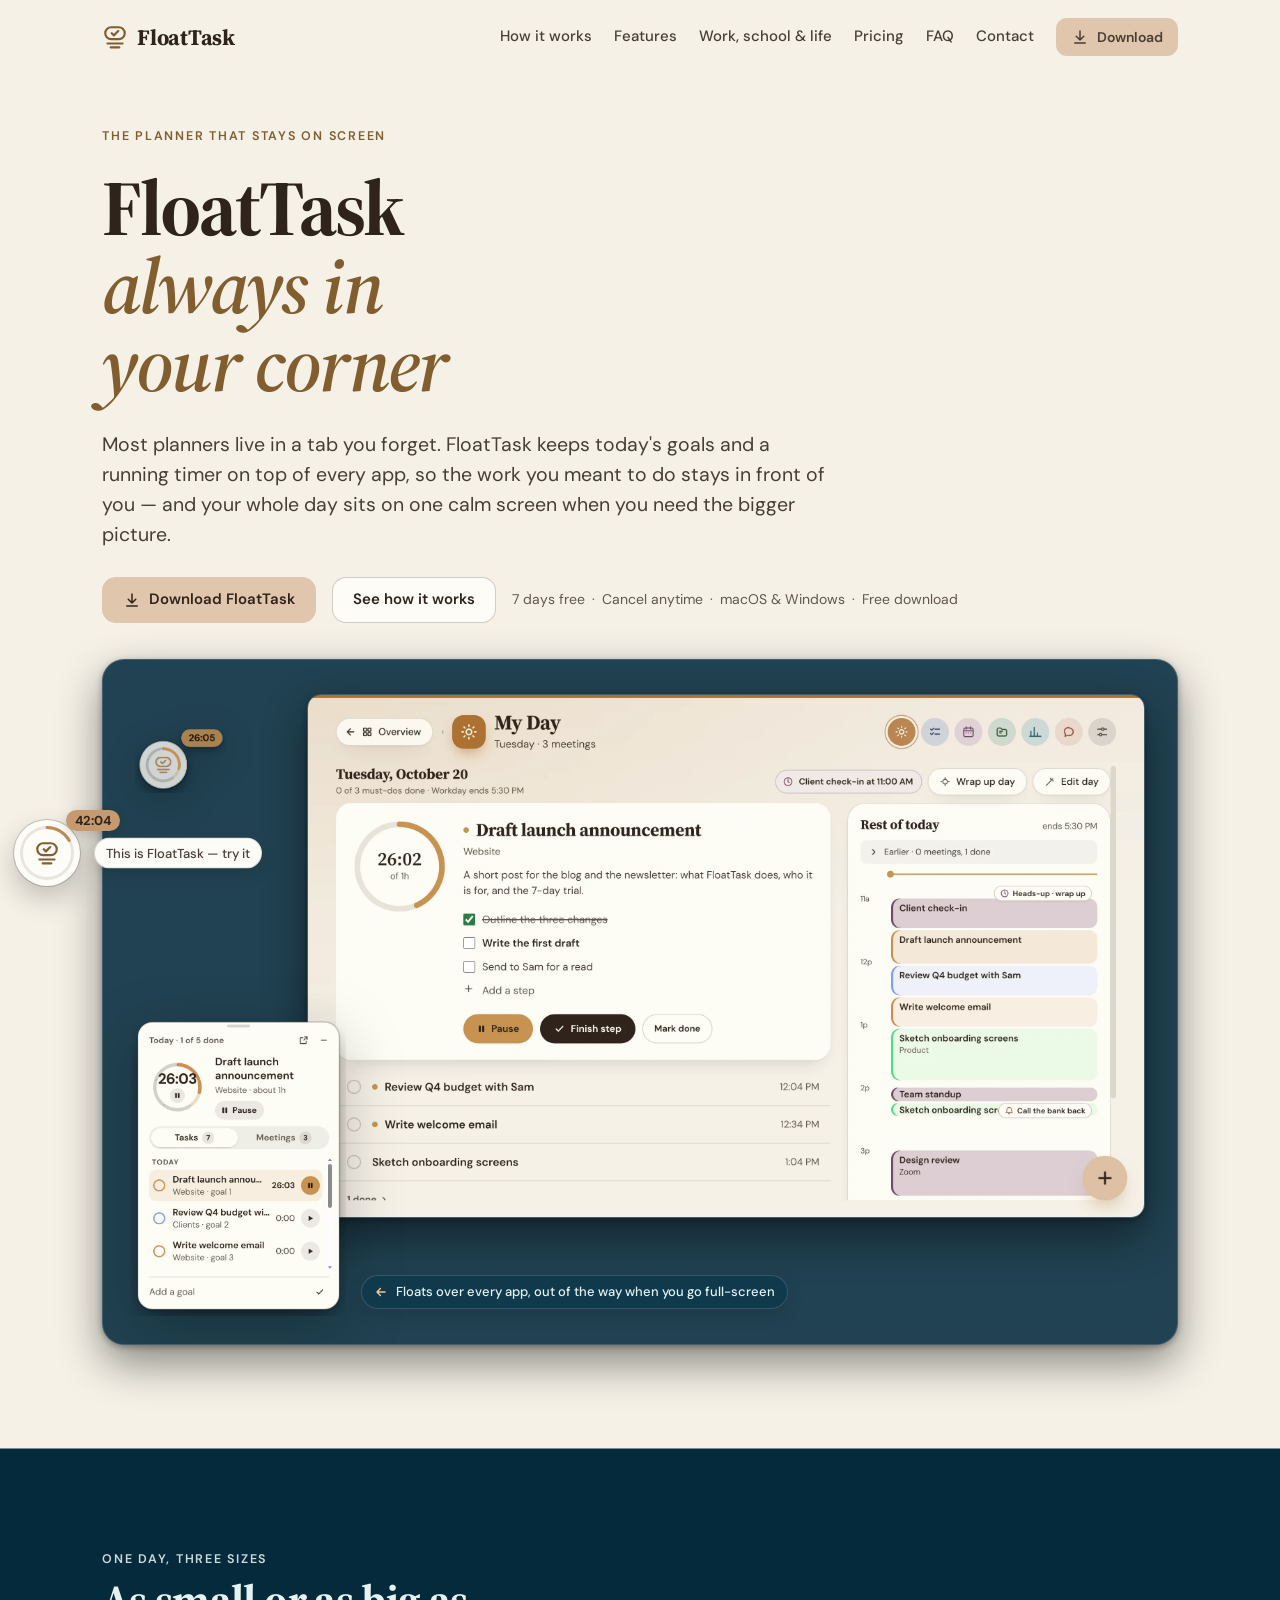
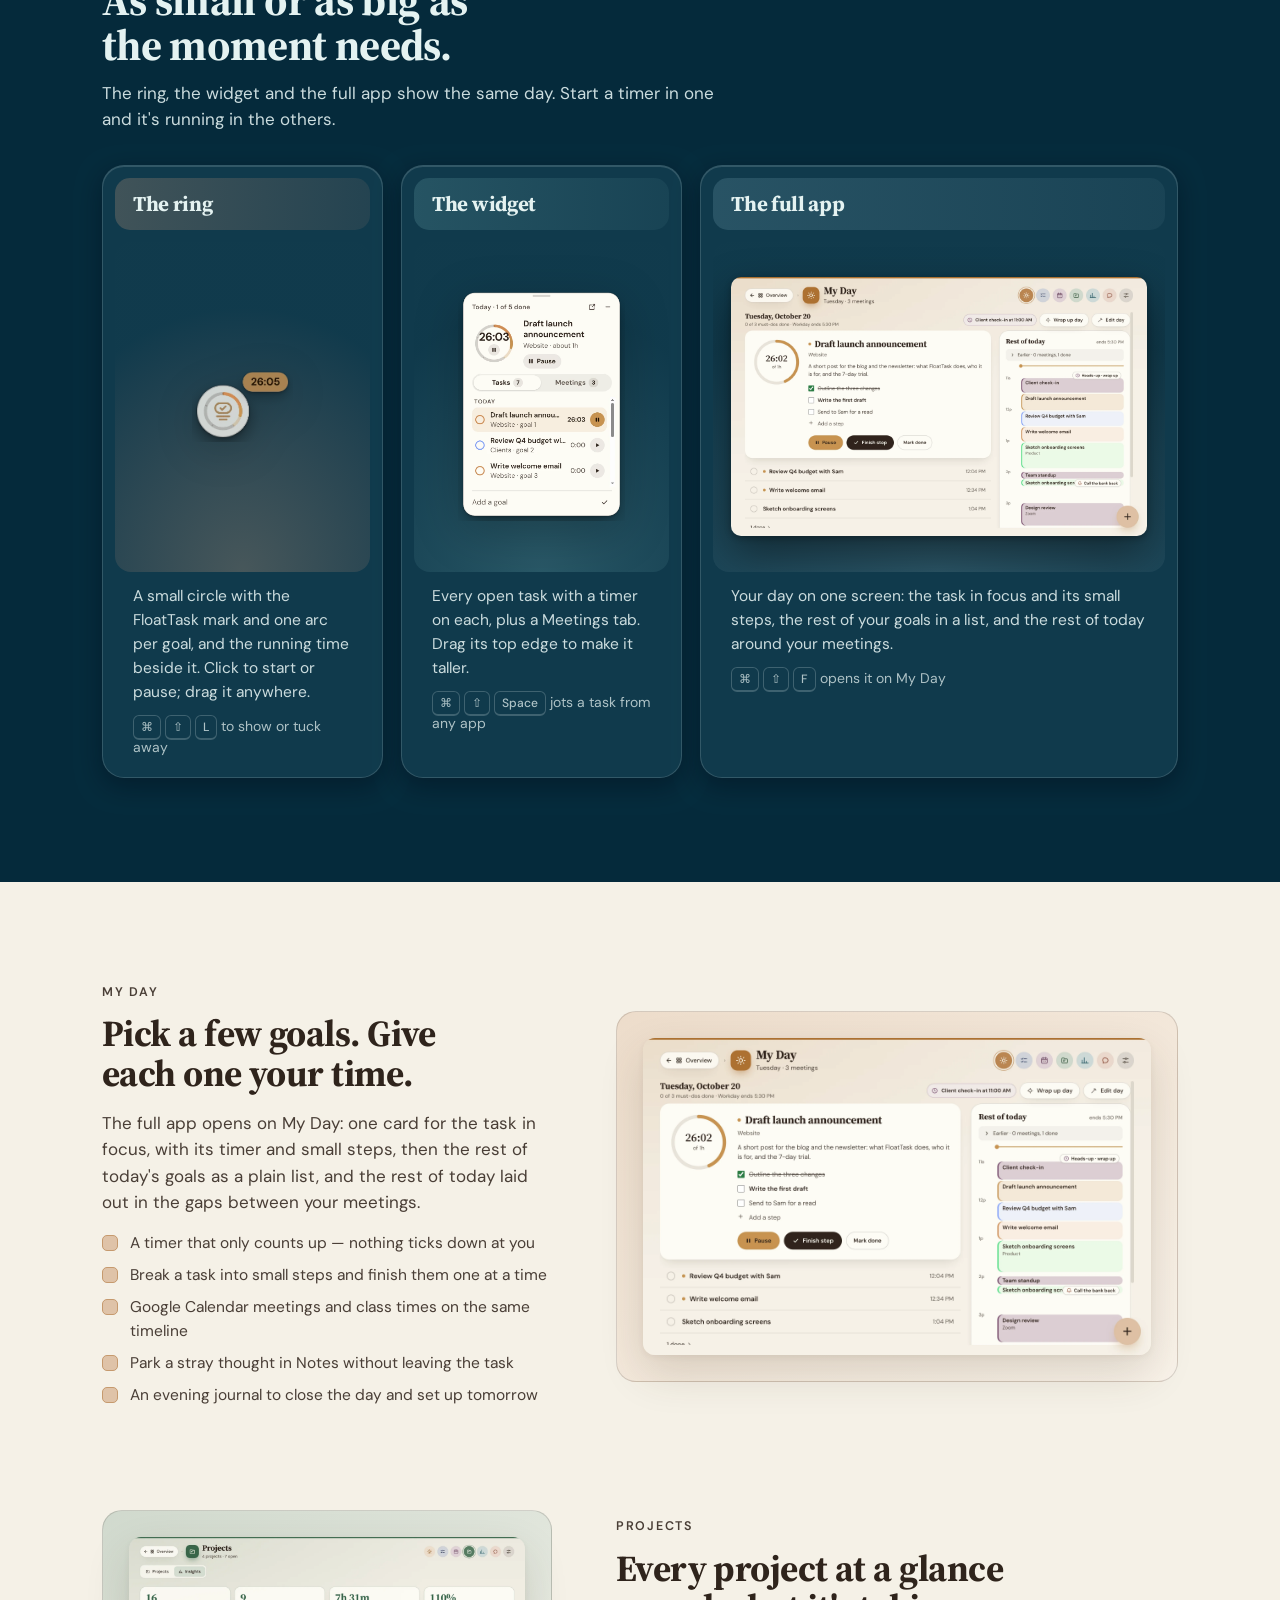
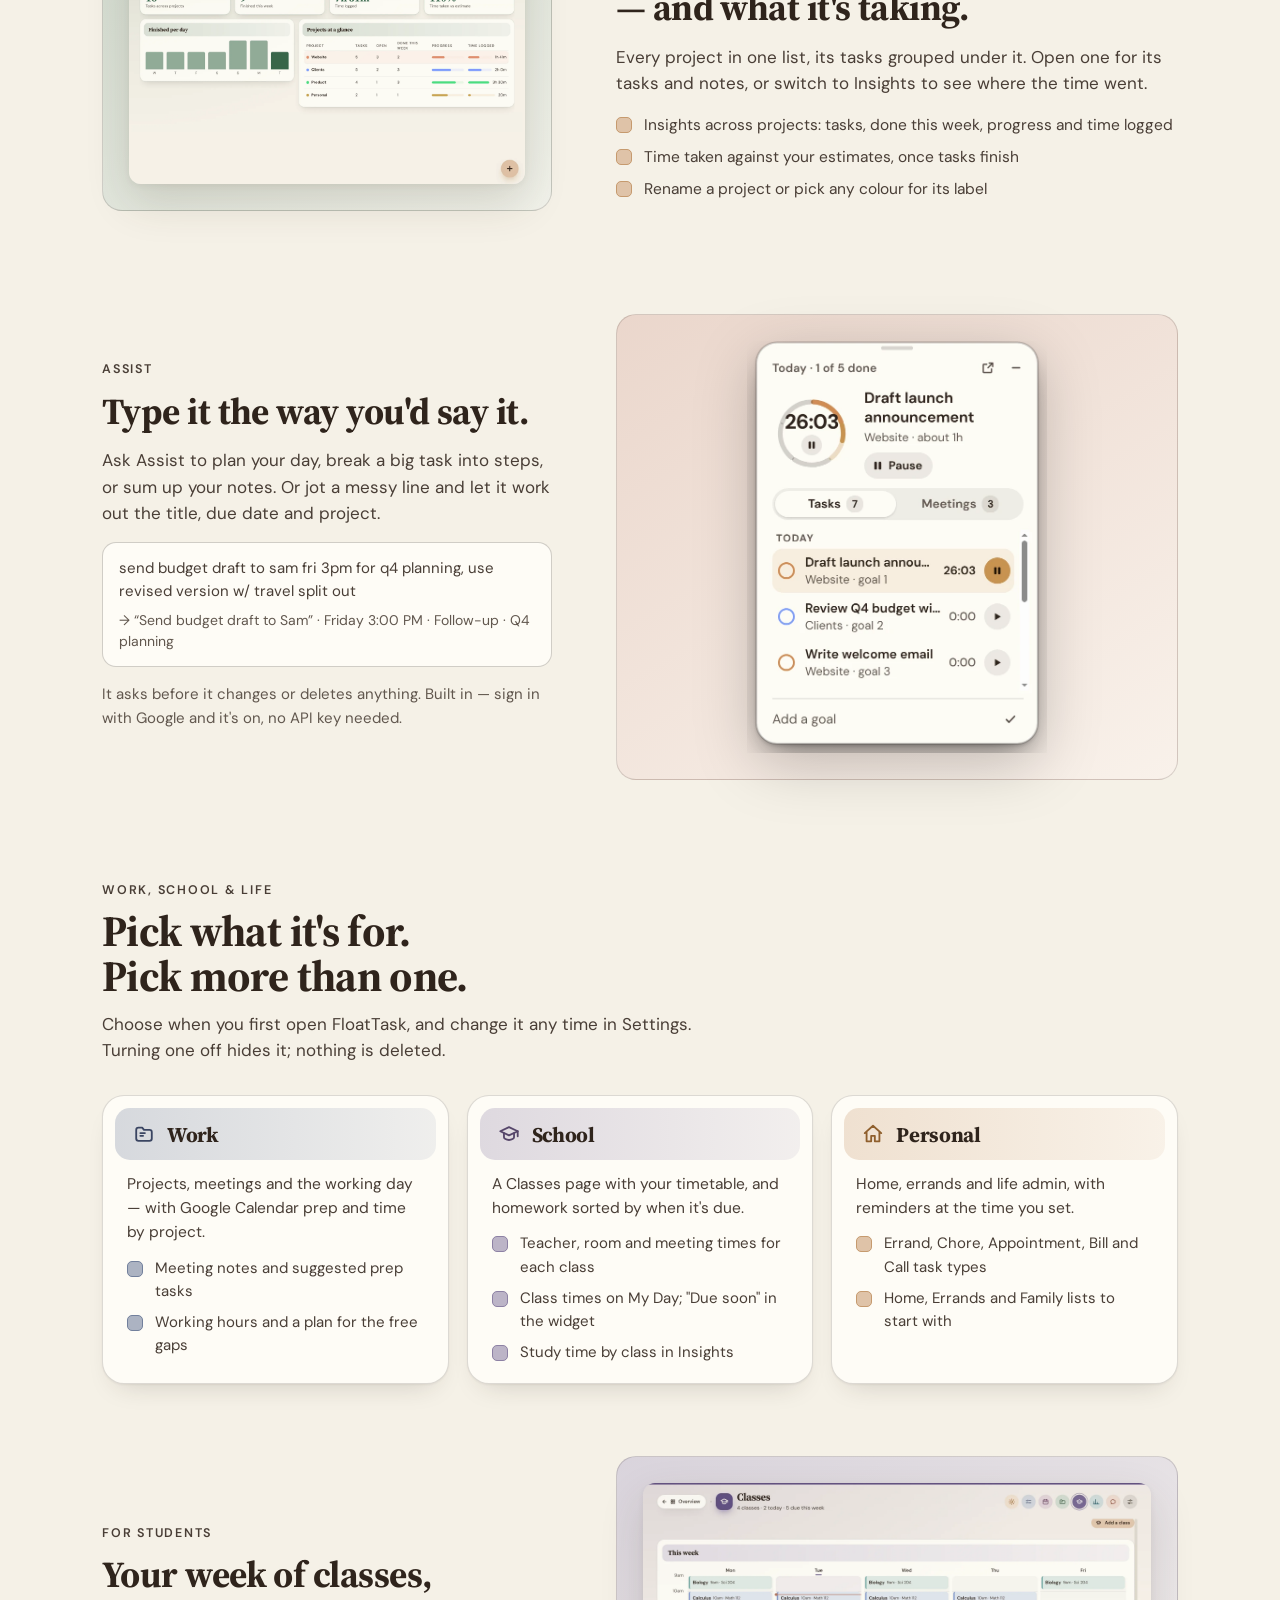
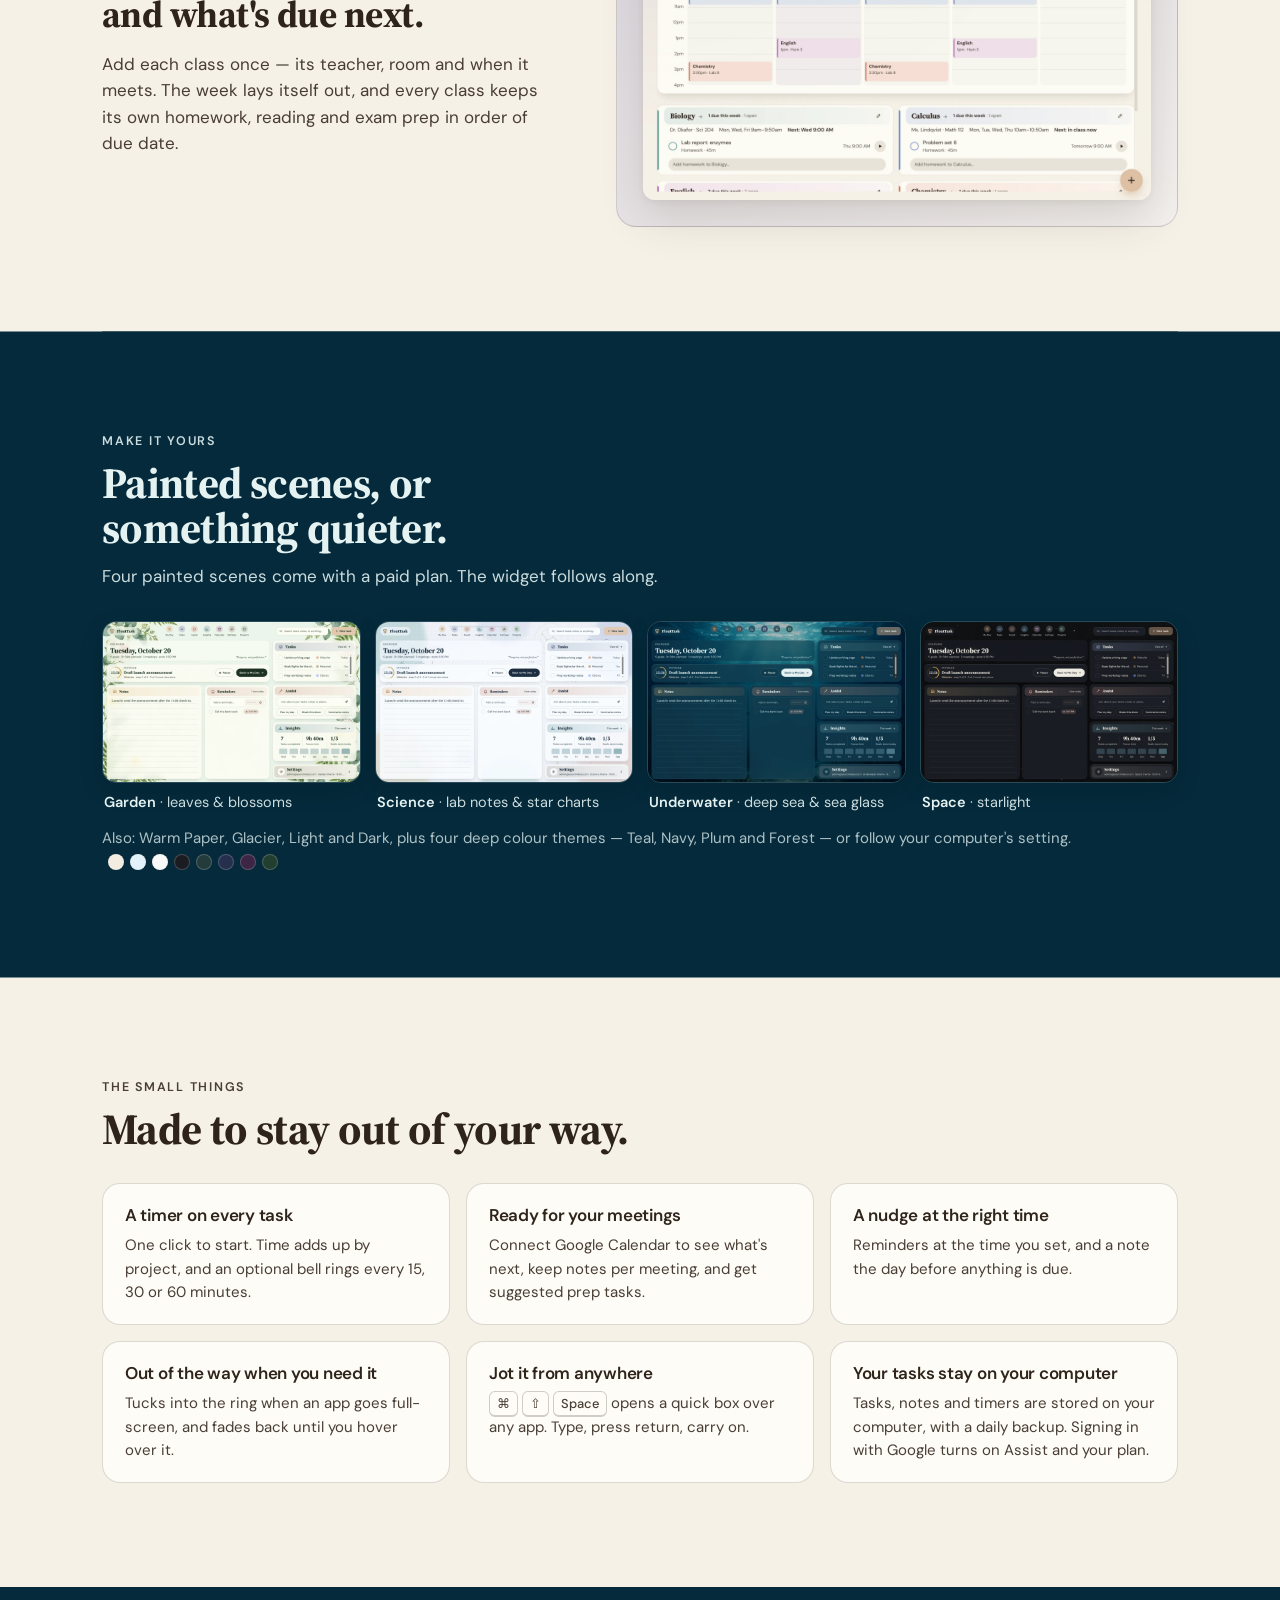
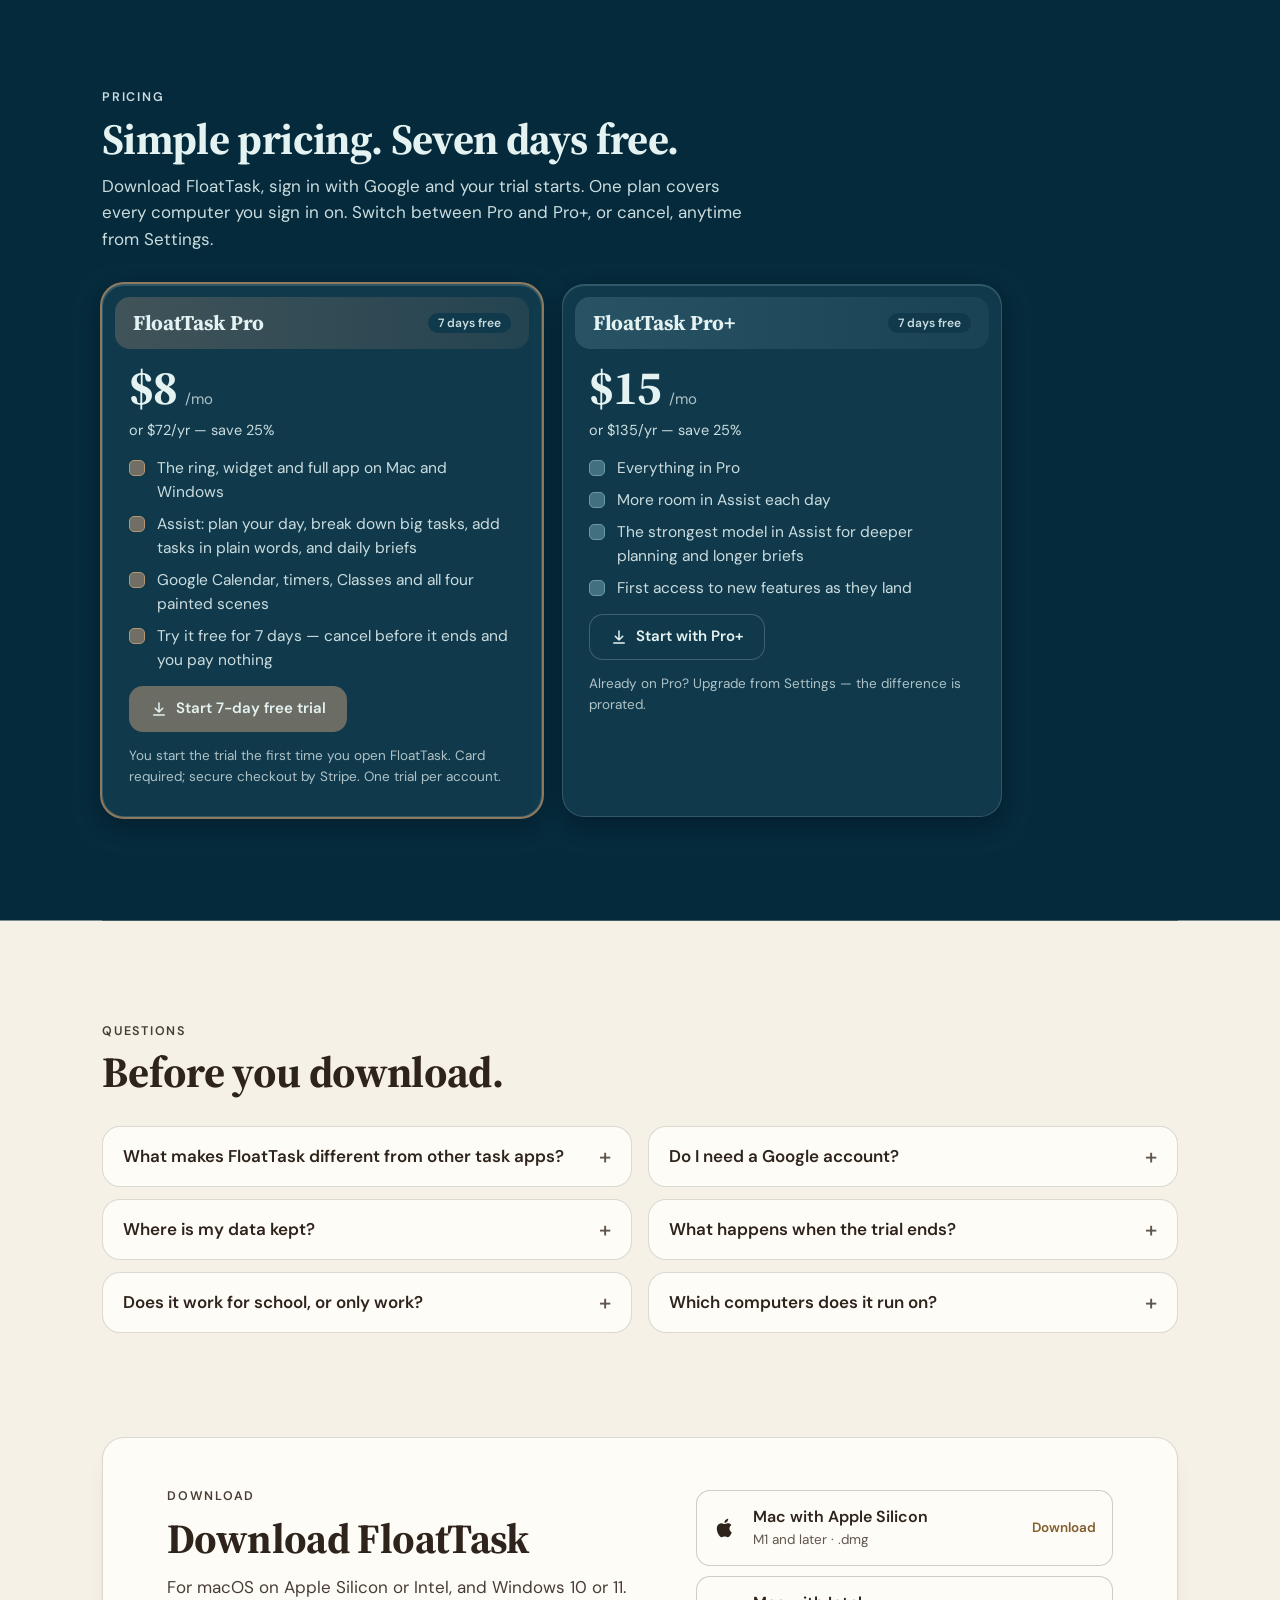
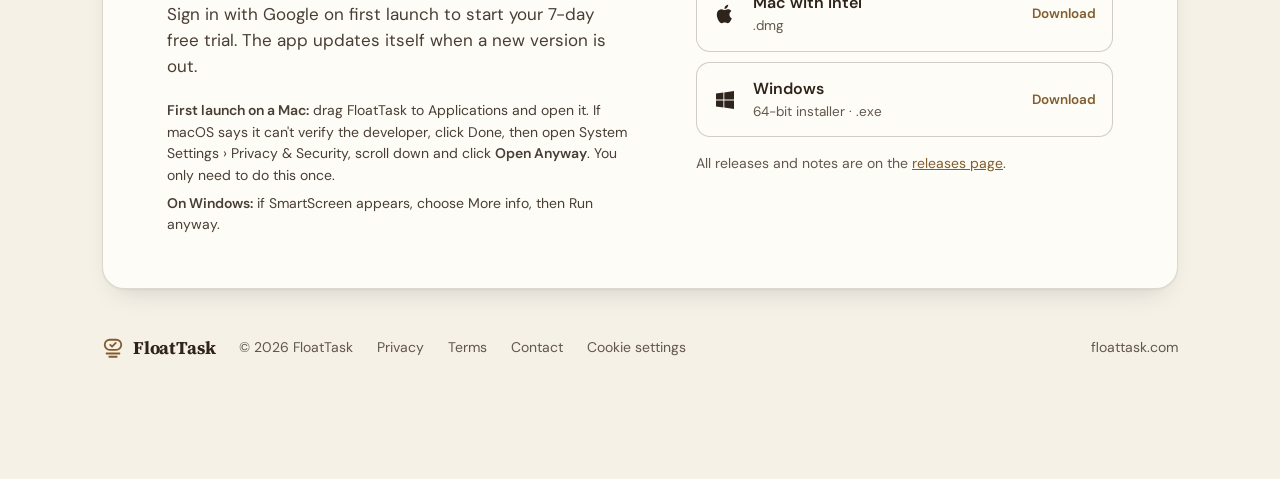
==== commit 179ba2ff: "Update site from dc49cd7" ====
--- a/index.html
+++ b/index.html
@@ -193,6 +193,7 @@
 }
 @media (prefers-reduced-motion: no-preference) { .demo-panel { animation: rise .18s ease-out; } @keyframes rise { from { transform: translateY(8px); opacity: .6; } } }
 </style>
+<script src="/consent.js" defer></script>
 </head>
 <body>
 <div class="beta-bar prelaunch-only" role="note">FloatTask is in private beta — public launch is coming soon. <a href="/contact.html">Ask for early access</a></div>
@@ -238,13 +239,13 @@
         <p class="meta"><span>7 days free</span><span>Cancel anytime</span><span>macOS &amp; Windows</span><span id="hero-version">Free download</span></p>
       </div>
 
-      <div class="screen ground-underwater" role="img" aria-label="A desktop with FloatTask open on My Day: the task in focus with a running timer and its next small step, what's next, today's three must-dos, and the rest of the day laid out between meetings. The FloatTask widget is pinned in the lower-left corner, and the collapsed timer ring sits above it.">
+      <div class="screen ground-underwater" role="img" aria-label="A desktop with FloatTask open on My Day: the task in focus with a running timer and its small steps, the rest of today's goals in a list, and the rest of the day laid out between meetings. The FloatTask widget is pinned in the lower-left corner, and the collapsed timer ring sits above it.">
         <img class="app shot-l" src="shots/myday-light.webp" width="2400" height="1500" alt="">
         <img class="app shot-d" src="shots/myday-dark.webp" width="2400" height="1500" alt="">
-        <img class="ring shot-l" src="shots/ring-light.webp" width="202" height="156" alt="">
-        <img class="ring shot-d" src="shots/ring-dark.webp" width="202" height="156" alt="">
-        <img class="widget shot-l" src="shots/widget-light.webp" width="538" height="874" alt="">
-        <img class="widget shot-d" src="shots/widget-dark.webp" width="538" height="874" alt="">
+        <img class="ring shot-l" src="shots/ring-light.webp" width="247" height="175" alt="">
+        <img class="ring shot-d" src="shots/ring-dark.webp" width="247" height="175" alt="">
+        <img class="widget shot-l" src="shots/widget-light.webp" width="640" height="879" alt="">
+        <img class="widget shot-d" src="shots/widget-dark.webp" width="640" height="879" alt="">
         <span class="corner-note"><svg viewBox="0 0 24 24" fill="none" stroke="currentColor" stroke-width="2.2" stroke-linecap="round" stroke-linejoin="round"><path d="M19 12H5m0 0l6-6m-6 6l6 6"/></svg>Floats over every app, out of the way when you go full-screen</span>
       </div>
     </div>
@@ -259,8 +260,8 @@
         <div class="card size" style="--c: var(--a-myday)">
           <div class="band"><h3>The ring</h3></div>
           <figure class="stage">
-            <img class="r shot-l" src="shots/ring-light.webp" width="202" height="156" alt="The collapsed FloatTask ring with a running timer of 26:09 in a small pill.">
-            <img class="r shot-d" src="shots/ring-dark.webp" width="202" height="156" alt="The collapsed FloatTask ring with a running timer of 26:09 in a small pill.">
+            <img class="r shot-l" src="shots/ring-light.webp" width="247" height="175" alt="The collapsed FloatTask ring with a running timer of 26:05 in a small pill.">
+            <img class="r shot-d" src="shots/ring-dark.webp" width="247" height="175" alt="The collapsed FloatTask ring with a running timer of 26:05 in a small pill.">
           </figure>
           <p>A small circle with the FloatTask mark and one arc per goal, and the running time beside it. Click to start or pause; drag it anywhere.</p>
           <p class="keys"><kbd>⌘</kbd> <kbd>⇧</kbd> <kbd>L</kbd> to show or tuck away</p>
@@ -268,8 +269,8 @@
         <div class="card size" style="--c: var(--a-tasks)">
           <div class="band"><h3>The widget</h3></div>
           <figure class="stage">
-            <img class="w shot-l" src="shots/widget-light.webp" width="538" height="874" alt="The FloatTask widget: the task in focus with its timer ring, then today's goals and every other open task, each with a timer.">
-            <img class="w shot-d" src="shots/widget-dark.webp" width="538" height="874" alt="The FloatTask widget: the task in focus with its timer ring, then today's goals and every other open task, each with a timer.">
+            <img class="w shot-l" src="shots/widget-light.webp" width="640" height="879" alt="The FloatTask widget: the task in focus with its timer ring, then today's goals and every other open task, each with a timer.">
+            <img class="w shot-d" src="shots/widget-dark.webp" width="640" height="879" alt="The FloatTask widget: the task in focus with its timer ring, then today's goals and every other open task, each with a timer.">
           </figure>
           <p>Every open task with a timer on each, plus a Meetings tab. Drag its top edge to make it taller.</p>
           <p class="keys"><kbd>⌘</kbd> <kbd>⇧</kbd> <kbd>Space</kbd> jots a task from any app</p>
@@ -280,7 +281,7 @@
             <img class="a shot-l" src="shots/myday-light.webp" width="2400" height="1500" alt="My Day in the full app.">
             <img class="a shot-d" src="shots/myday-dark.webp" width="2400" height="1500" alt="My Day in the full app.">
           </figure>
-          <p>Your day on one screen: the task in focus and its next small step, what's next, three must-dos, and the rest of today around your meetings.</p>
+          <p>Your day on one screen: the task in focus and its small steps, the rest of your goals in a list, and the rest of today around your meetings.</p>
           <p class="keys"><kbd>⌘</kbd> <kbd>⇧</kbd> <kbd>F</kbd> opens it on My Day</p>
         </div>
       </div>
@@ -291,7 +292,7 @@
         <div class="copy">
           <p class="eyebrow">My Day</p>
           <h3 id="day-h">Pick a few goals. Give each one your time.</h3>
-          <p>The full app opens on My Day: the task in focus with its timer and the next small step, the one task after it, three must-dos, and the rest of today laid out in the gaps between your meetings.</p>
+          <p>The full app opens on My Day: one card for the task in focus, with its timer and small steps, then the rest of today's goals as a plain list, and the rest of today laid out in the gaps between your meetings.</p>
           <ul class="ticks">
             <li>A timer that only counts up — nothing ticks down at you</li>
             <li>Break a task into small steps and finish them one at a time</li>
@@ -301,7 +302,7 @@
           </ul>
         </div>
         <div class="art" style="--c: var(--a-myday)">
-          <img class="wide shot-l" src="shots/myday-light.webp" width="2400" height="1500" alt="My Day: the task in focus with a count-up timer of 26 minutes and three small steps, the next task after a client check-in, today's three must-dos, and the rest of today with meetings and goals on a timeline.">
+          <img class="wide shot-l" src="shots/myday-light.webp" width="2400" height="1500" alt="My Day: the task in focus with a count-up timer of 26 minutes, its description and three small steps, the rest of today's goals as a list, and the rest of today with meetings and goals on a timeline.">
           <img class="wide shot-d" src="shots/myday-dark.webp" width="2400" height="1500" alt="My Day in the Dark theme.">
         </div>
       </div>
@@ -333,8 +334,8 @@
           <p style="font-size:15px;color:var(--muted)">It asks before it changes or deletes anything. Built in — sign in with Google and it's on, no API key needed.</p>
         </div>
         <div class="art" style="--c: var(--a-assistant)">
-          <img class="tall shot-l" src="shots/widget-light.webp" width="538" height="874" alt="The FloatTask widget with the task in focus and every open task, each with a timer.">
-          <img class="tall shot-d" src="shots/widget-dark.webp" width="538" height="874" alt="The FloatTask widget in the Dark theme.">
+          <img class="tall shot-l" src="shots/widget-light.webp" width="640" height="879" alt="The FloatTask widget with the task in focus and every open task, each with a timer.">
+          <img class="tall shot-d" src="shots/widget-dark.webp" width="640" height="879" alt="The FloatTask widget in the Dark theme.">
         </div>
       </div>
     </section>
@@ -486,6 +487,7 @@
     <a href="/privacy.html">Privacy</a>
     <a href="/terms.html">Terms</a>
     <a href="/contact.html">Contact</a>
+    <a href="#" data-cookie-settings>Cookie settings</a>
     <span class="right">floattask.com</span>
   </footer>
 </div>
--- a/site.css
+++ b/site.css
@@ -92,3 +92,14 @@
   padding-bottom: clamp(56px, 9vw, 104px); }
 /* breathing room before each band, so content above never touches its edge */
 .ground { margin-top: clamp(56px, 9vw, 104px); }
+
+/* ---------- cookie choice (consent.js) ---------- */
+.consent { position: fixed; right: 16px; bottom: 16px; z-index: 300; width: min(380px, calc(100vw - 32px));
+  background: var(--surface); color: var(--ink); border: 1px solid var(--line); border-radius: 22px; box-shadow: var(--shadow);
+  padding: 18px 20px 20px; display: grid; gap: 10px; font-size: 14.5px; line-height: 1.5; }
+.consent[hidden] { display: none; }
+.consent p { margin: 0; color: var(--ink-2); }
+.consent .consent-title { font: 700 19px/1.15 var(--f-serif); color: var(--ink); }
+.consent a { color: var(--gold-text); font-weight: 600; }
+.consent-actions { display: flex; gap: 8px; flex-wrap: wrap; margin-top: 4px; }
+@media (prefers-reduced-motion: no-preference) { .consent { animation: consent-rise .38s cubic-bezier(.2,.8,.2,1); } @keyframes consent-rise { from { transform: translateY(8px); opacity: 0; } } }
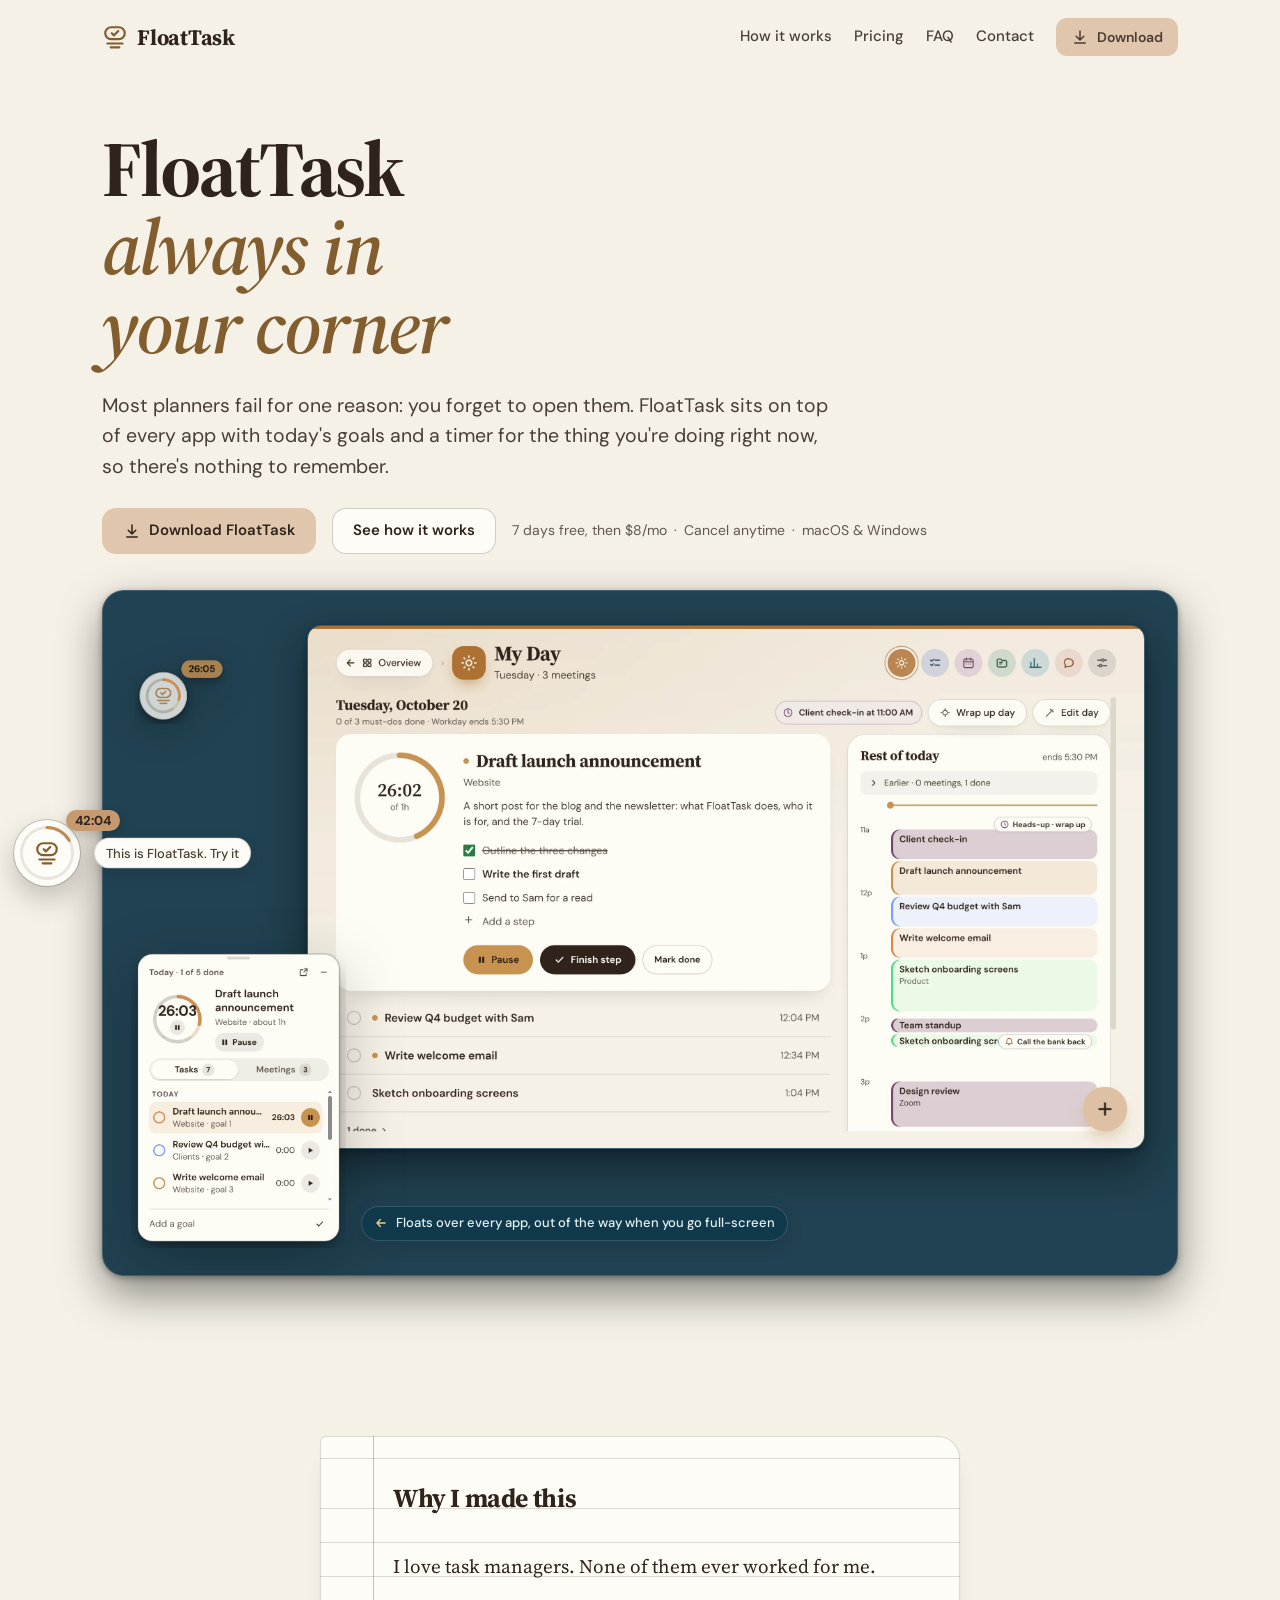
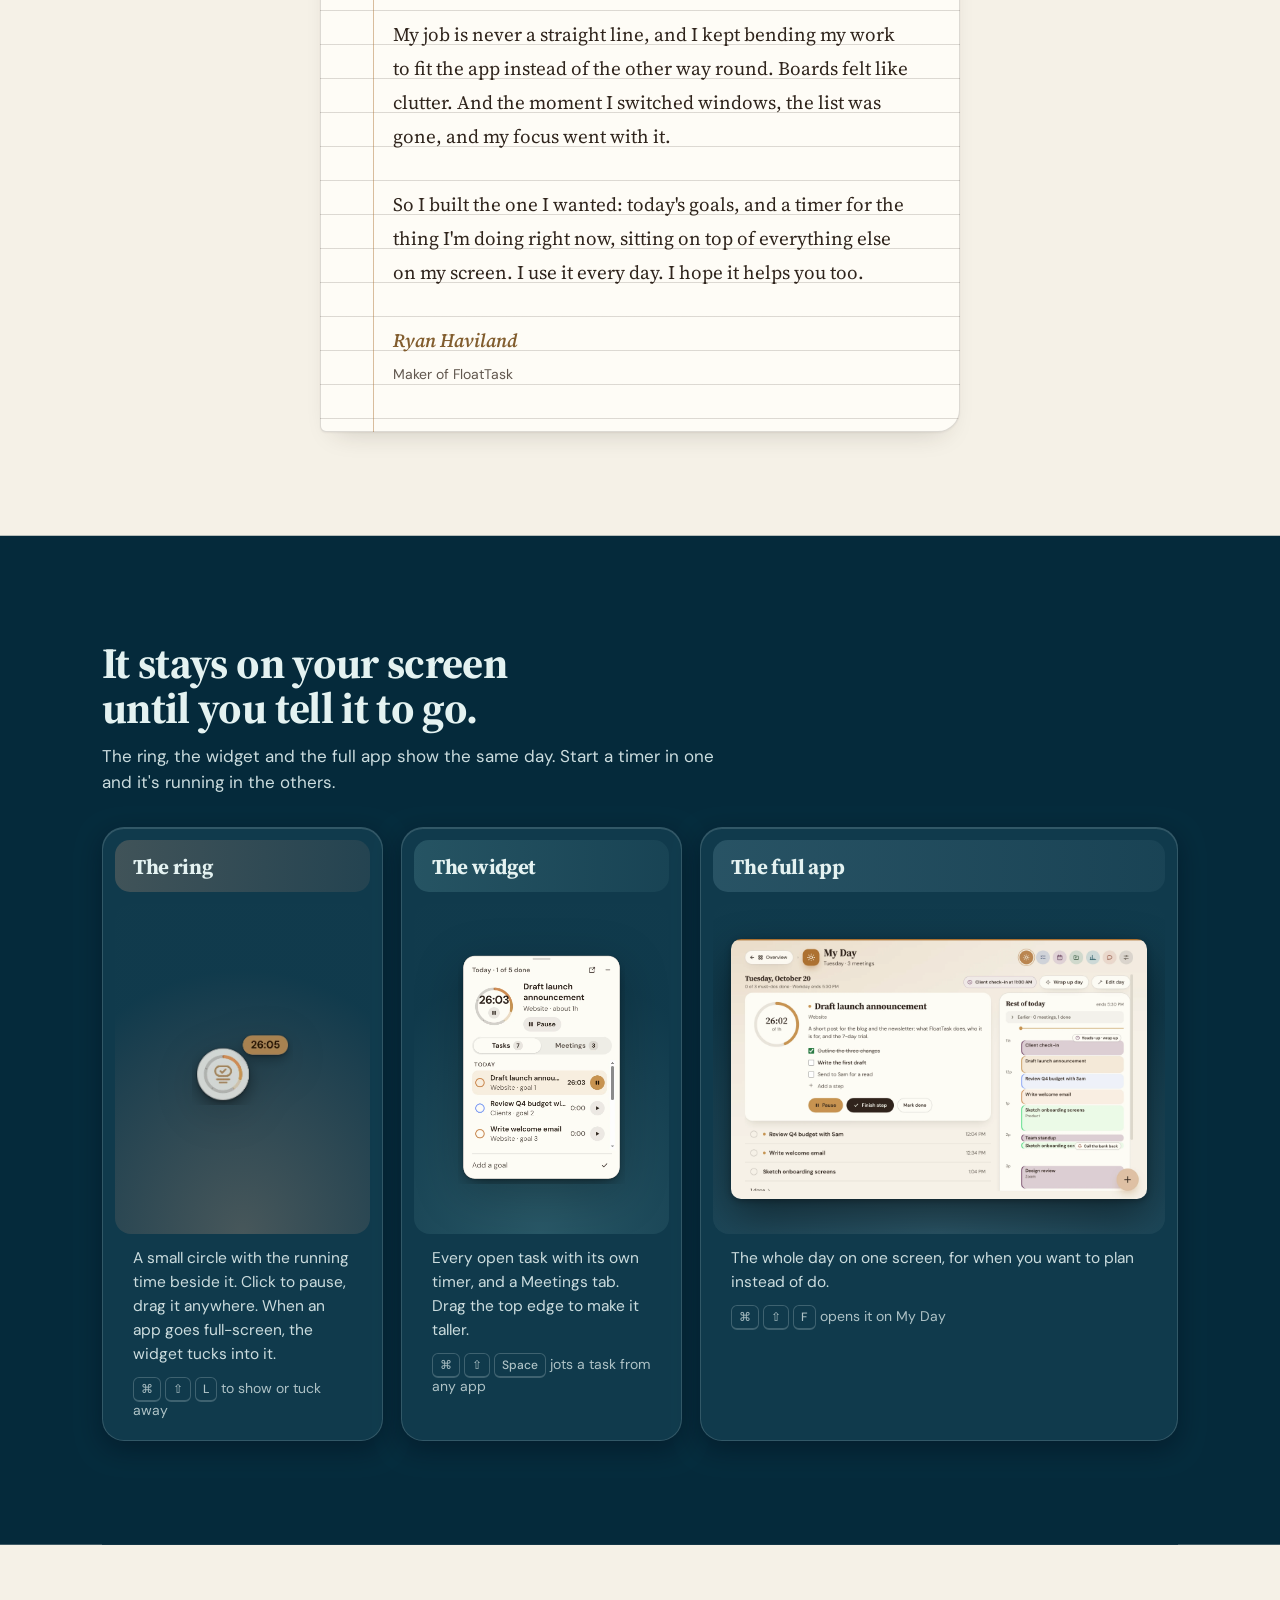
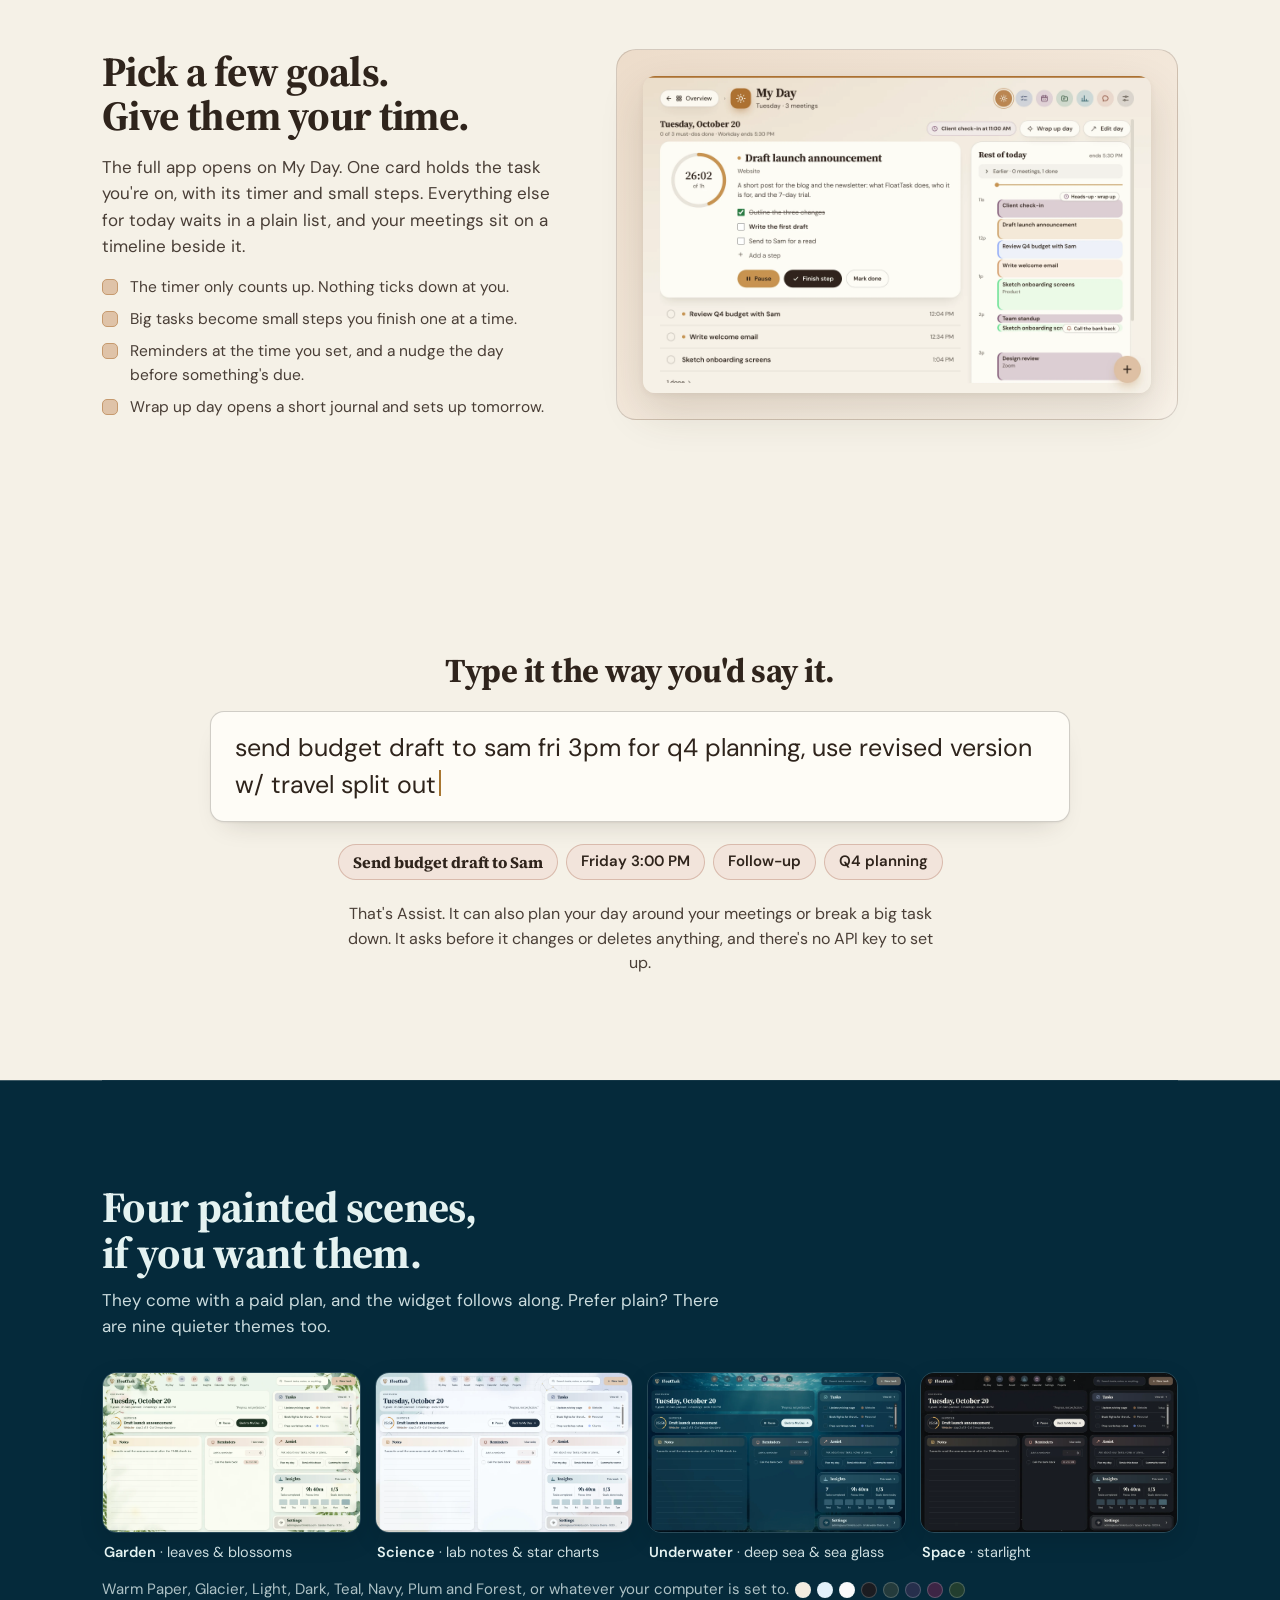
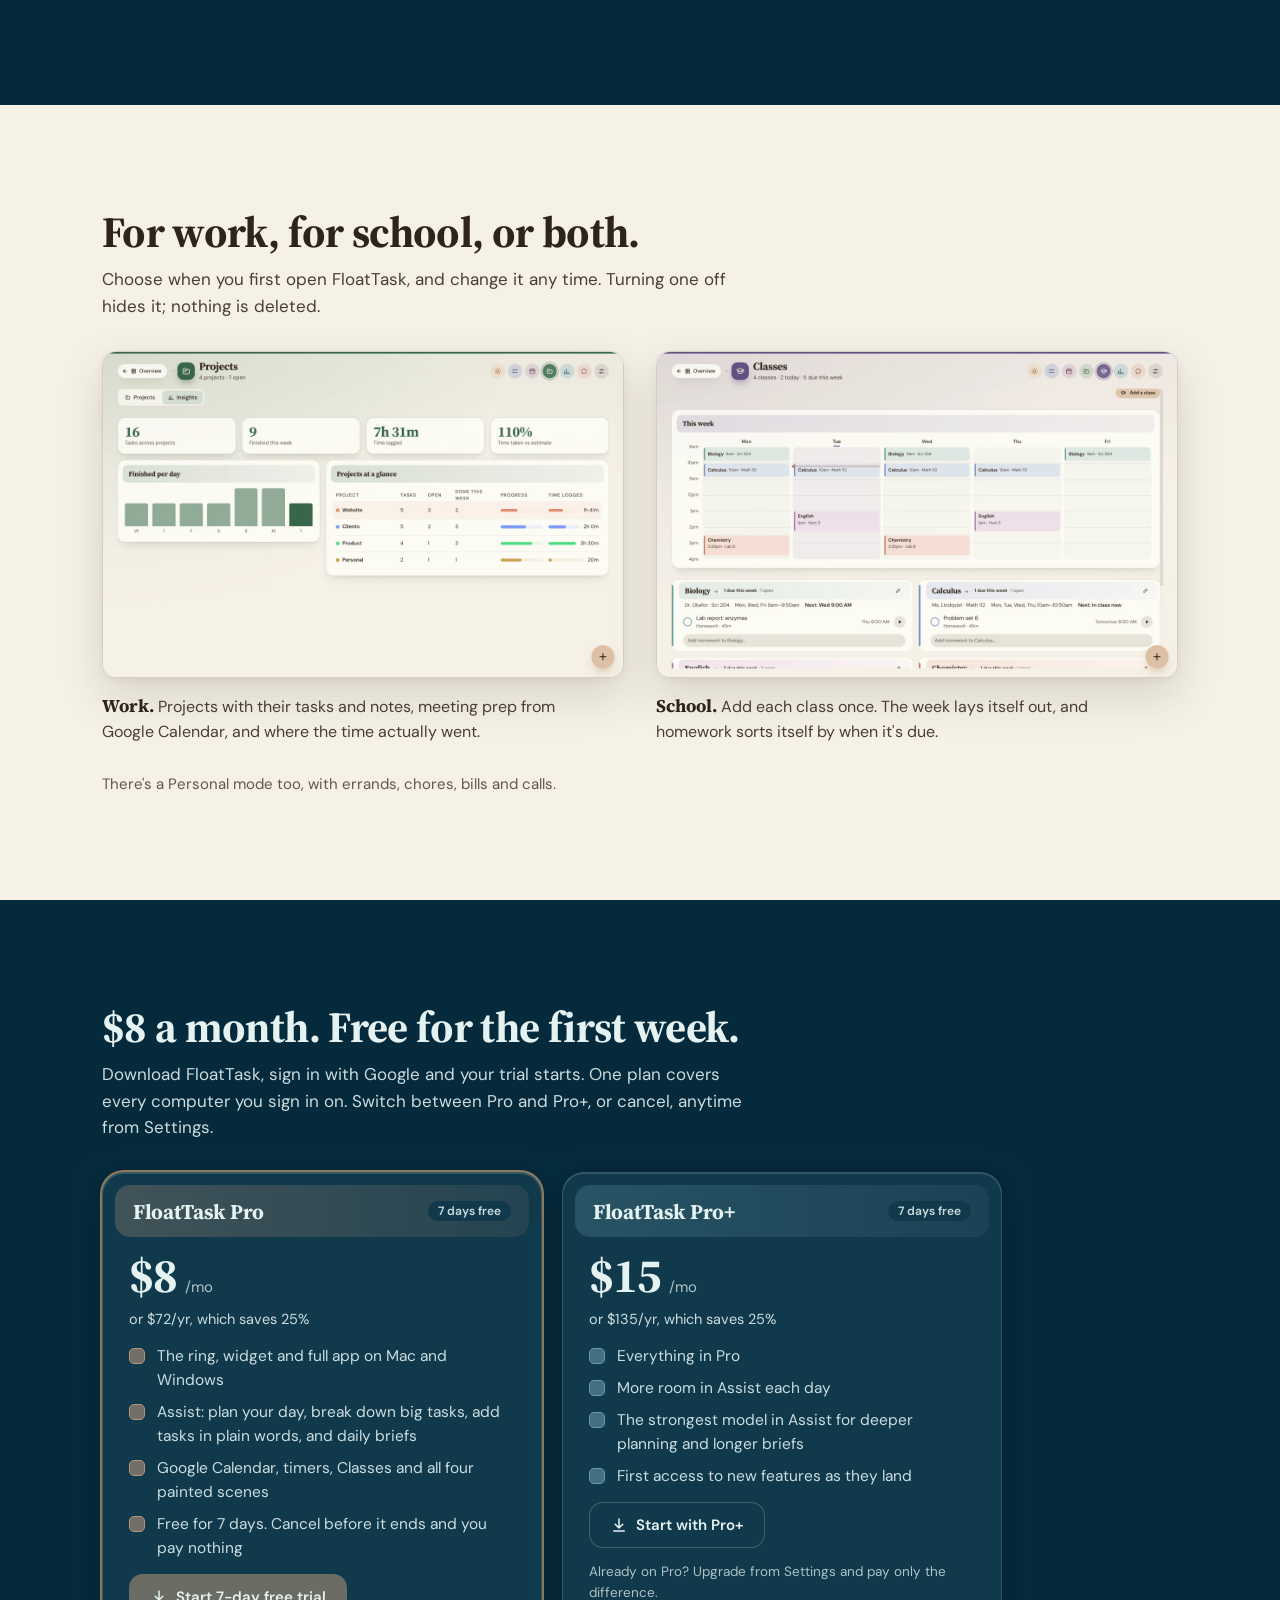
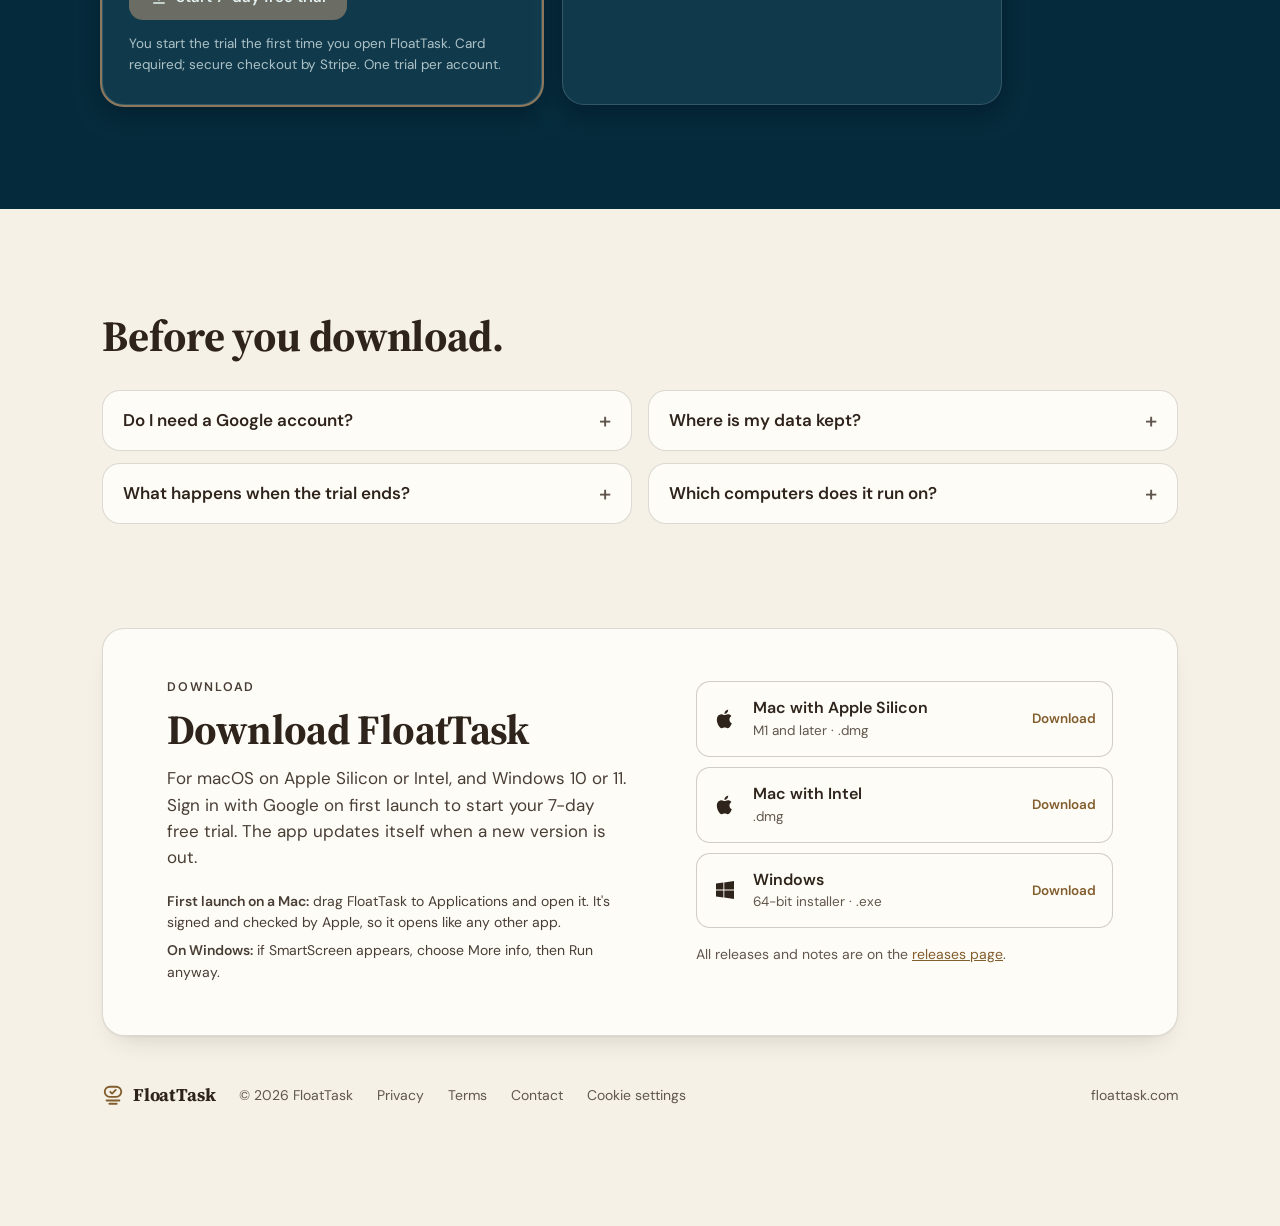
==== commit 4fa2cd90: "Update site from 6a11d27" ====
--- a/index.html
+++ b/index.html
@@ -15,7 +15,7 @@
 <meta property="og:type" content="website">
 <meta property="og:url" content="https://floattask.com/">
 <meta property="og:title" content="FloatTask — your day, always in view">
-<meta property="og:description" content="Today's goals and a running timer that stay on top of every app. A calm planner for Mac and Windows — 7 days free.">
+<meta property="og:description" content="Today's goals and a running timer that stay on top of every app. A planner for Mac and Windows, free for 7 days.">
 <meta property="og:image" content="https://floattask.com/shots/og-home.jpg">
 <meta name="twitter:card" content="summary_large_image">
 <link rel="stylesheet" href="tokens.css">
@@ -192,11 +192,33 @@
   .demo-ring .hint { display: none; }
 }
 @media (prefers-reduced-motion: no-preference) { .demo-panel { animation: rise .18s ease-out; } @keyframes rise { from { transform: translateY(8px); opacity: .6; } } }
+
+/* My Day headline is the page's h2 now */
+.feature .feature-head { font-size: clamp(1.9rem, 3.4vw, 2.6rem); line-height: 1.06; letter-spacing: -.015em; margin: 0; text-wrap: balance; }
+/* Assist: one typed line and what FloatTask makes of it */
+.typed-wrap { margin-top: clamp(72px, 10vw, 128px); max-width: 860px; margin-inline: auto; text-align: center; display: grid; gap: 22px; justify-items: center; }
+.typed-head { font: 700 clamp(1.6rem, 2.8vw, 2.1rem)/1.1 var(--f-serif); margin: 0; }
+.typed-in { margin: 0; font: 400 clamp(19px, 2.3vw, 25px)/1.45 var(--f-body); color: var(--ink); padding: 18px 24px; border-radius: 14px;
+  background: var(--surface); border: 1px solid var(--line-strong); box-shadow: var(--shadow-sm); text-align: left; width: 100%; box-sizing: border-box; }
+.typed-in::after { content: ""; display: inline-block; width: 2px; height: 1.05em; margin-left: 3px; vertical-align: -.15em; background: var(--focus); }
+@media (prefers-reduced-motion: no-preference) { .typed-in::after { animation: caret 1.1s steps(1) infinite; } @keyframes caret { 50% { opacity: 0; } } }
+.typed-out { margin: 0; display: flex; flex-wrap: wrap; gap: 8px; justify-content: center; }
+.typed-out span { font: 600 15px/1 var(--f-body); padding: 9px 14px; border-radius: 999px; background: color-mix(in oklab, var(--a-assistant) 14%, var(--surface)); border: 1px solid color-mix(in oklab, var(--a-assistant) 30%, transparent); color: var(--ink); }
+.typed-out span:first-child { font: 700 16px/1 var(--f-serif); }
+.typed-note { margin: 0; max-width: 54ch; color: var(--ink-2); font-size: 16px; }
+/* Work and school, side by side */
+.pair { display: grid; grid-template-columns: 1fr 1fr; gap: clamp(18px, 3vw, 32px); }
+.pane { margin: 0; display: grid; gap: 14px; align-content: start; }
+.pane img { width: 100%; height: auto; border-radius: 14px; box-shadow: var(--shadow); border: 1px solid var(--line); }
+.pane figcaption { color: var(--ink-2); font-size: 16px; max-width: 46ch; }
+.pane figcaption b { color: var(--ink); font-family: var(--f-serif); font-size: 18px; }
+.also-line { margin: clamp(20px, 3vw, 28px) 0 0; color: var(--muted); font-size: 15px; }
+@media (max-width: 760px) { .pair { grid-template-columns: 1fr; } }
 </style>
 <script src="/consent.js" defer></script>
 </head>
 <body>
-<div class="beta-bar prelaunch-only" role="note">FloatTask is in private beta — public launch is coming soon. <a href="/contact.html">Ask for early access</a></div>
+<div class="beta-bar prelaunch-only" role="note">FloatTask is in private beta. Public launch is coming soon. <a href="/contact.html">Ask for early access</a></div>
 <svg width="0" height="0" style="position:absolute" aria-hidden="true">
   <symbol id="mark" viewBox="0 0 24 24"><g fill="none" stroke="currentColor" stroke-width="2" stroke-linecap="round" stroke-linejoin="round"><rect x="3" y="3" width="18" height="11" rx="5.5"/><path d="M9 8.5l2 2 4-4M5 18h14M8 21.5h8"/></g></symbol>
   <symbol id="apple" viewBox="0 0 24 24"><path fill="currentColor" d="M16.4 12.6c0-2.4 2-3.5 2-3.6-1.1-1.6-2.8-1.8-3.4-1.8-1.4-.1-2.8.9-3.5.9-.7 0-1.9-.9-3.1-.8-1.6 0-3 .9-3.8 2.3-1.6 2.8-.4 7 1.2 9.3.8 1.1 1.7 2.4 2.9 2.3 1.2 0 1.6-.7 3-.7s1.8.7 3 .7c1.3 0 2.1-1.1 2.8-2.3.9-1.3 1.3-2.6 1.3-2.6-.1 0-2.4-.9-2.4-3.7zM14.2 5.6c.6-.8 1.1-1.8 1-2.9-.9 0-2 .6-2.7 1.4-.6.7-1.1 1.8-1 2.8 1 .1 2.1-.5 2.7-1.3z"/></symbol>
@@ -217,8 +239,6 @@
     <a class="logo" href="/" aria-label="FloatTask home"><svg width="26" height="26"><use href="#mark"/></svg>FloatTask</a>
     <nav aria-label="Site">
       <a href="#how">How it works</a>
-      <a href="#features">Features</a>
-      <a href="#uses">Work, school &amp; life</a>
       <a href="#pricing">Pricing</a>
       <a href="#faq">FAQ</a>
       <a href="/contact.html">Contact</a>
@@ -229,14 +249,13 @@
 
   <main id="top">
     <div class="hero">
-      <p class="eyebrow">The planner that stays on screen</p>
       <h1>FloatTask <em>always in your corner</em></h1>
-      <p class="lede">Most planners live in a tab you forget. FloatTask keeps today's goals and a running timer on top of every app, so the work you meant to do stays in front of you — and your whole day sits on one calm screen when you need the bigger picture.</p>
+      <p class="lede">Most planners fail for one reason: you forget to open them. FloatTask sits on top of every app with today's goals and a timer for the thing you're doing right now, so there's nothing to remember.</p>
       <div class="cta">
         <a class="btn primary launch-only" id="hero-dl" href="#download"><svg><use href="#down"/></svg><span>Download FloatTask</span></a>
         <a class="btn primary prelaunch-only" href="/contact.html">Request early access</a>
         <a class="btn quiet" href="#how">See how it works</a>
-        <p class="meta"><span>7 days free</span><span>Cancel anytime</span><span>macOS &amp; Windows</span><span id="hero-version">Free download</span></p>
+        <p class="meta"><span>7 days free, then $8/mo</span><span>Cancel anytime</span><span>macOS &amp; Windows</span><span id="hero-version" hidden></span></p>
       </div>
 
       <div class="screen ground-underwater" role="img" aria-label="A desktop with FloatTask open on My Day: the task in focus with a running timer and its small steps, the rest of today's goals in a list, and the rest of the day laid out between meetings. The FloatTask widget is pinned in the lower-left corner, and the collapsed timer ring sits above it.">
@@ -250,10 +269,19 @@
       </div>
     </div>
 
+    <section class="letter-wrap" aria-labelledby="letter-h">
+      <article class="letter">
+        <h2 id="letter-h">Why I made this</h2>
+        <p>I love task managers. None of them ever worked for me.</p>
+        <p>My job is never a straight line, and I kept bending my work to fit the app instead of the other way round. Boards felt like clutter. And the moment I switched windows, the list was gone, and my focus went with it.</p>
+        <p>So I built the one I wanted: today's goals, and a timer for the thing I'm doing right now, sitting on top of everything else on my screen. I use it every day. I hope it helps you too.</p>
+        <p class="sig">Ryan Haviland<span>Maker of FloatTask</span></p>
+      </article>
+    </section>
+
     <section id="how" class="ground ground-underwater" aria-labelledby="how-h">
       <div class="sec-head">
-        <p class="eyebrow">One day, three sizes</p>
-        <h2 id="how-h">As small or as big as the moment needs.</h2>
+        <h2 id="how-h">It stays on your screen until you tell it to go.</h2>
         <p>The ring, the widget and the full app show the same day. Start a timer in one and it's running in the others.</p>
       </div>
       <div class="sizes">
@@ -263,25 +291,25 @@
             <img class="r shot-l" src="shots/ring-light.webp" width="247" height="175" alt="The collapsed FloatTask ring with a running timer of 26:05 in a small pill.">
             <img class="r shot-d" src="shots/ring-dark.webp" width="247" height="175" alt="The collapsed FloatTask ring with a running timer of 26:05 in a small pill.">
           </figure>
-          <p>A small circle with the FloatTask mark and one arc per goal, and the running time beside it. Click to start or pause; drag it anywhere.</p>
+          <p>A small circle with the running time beside it. Click to pause, drag it anywhere. When an app goes full-screen, the widget tucks into it.</p>
           <p class="keys"><kbd>⌘</kbd> <kbd>⇧</kbd> <kbd>L</kbd> to show or tuck away</p>
         </div>
         <div class="card size" style="--c: var(--a-tasks)">
           <div class="band"><h3>The widget</h3></div>
           <figure class="stage">
-            <img class="w shot-l" src="shots/widget-light.webp" width="640" height="879" alt="The FloatTask widget: the task in focus with its timer ring, then today's goals and every other open task, each with a timer.">
-            <img class="w shot-d" src="shots/widget-dark.webp" width="640" height="879" alt="The FloatTask widget: the task in focus with its timer ring, then today's goals and every other open task, each with a timer.">
+            <img class="w shot-l" src="shots/widget-light.webp" width="640" height="879" alt="The FloatTask widget: the task in focus with its timer ring, then today's goals, each with a timer." loading="lazy">
+            <img class="w shot-d" src="shots/widget-dark.webp" width="640" height="879" alt="The FloatTask widget: the task in focus with its timer ring, then today's goals, each with a timer." loading="lazy">
           </figure>
-          <p>Every open task with a timer on each, plus a Meetings tab. Drag its top edge to make it taller.</p>
+          <p>Every open task with its own timer, and a Meetings tab. Drag the top edge to make it taller.</p>
           <p class="keys"><kbd>⌘</kbd> <kbd>⇧</kbd> <kbd>Space</kbd> jots a task from any app</p>
         </div>
         <div class="card size" style="--c: var(--a-insights)">
           <div class="band"><h3>The full app</h3></div>
           <figure class="stage">
-            <img class="a shot-l" src="shots/myday-light.webp" width="2400" height="1500" alt="My Day in the full app.">
-            <img class="a shot-d" src="shots/myday-dark.webp" width="2400" height="1500" alt="My Day in the full app.">
+            <img class="a shot-l" src="shots/myday-light.webp" width="2400" height="1500" alt="My Day in the full app." loading="lazy">
+            <img class="a shot-d" src="shots/myday-dark.webp" width="2400" height="1500" alt="My Day in the full app." loading="lazy">
           </figure>
-          <p>Your day on one screen: the task in focus and its small steps, the rest of your goals in a list, and the rest of today around your meetings.</p>
+          <p>The whole day on one screen, for when you want to plan instead of do.</p>
           <p class="keys"><kbd>⌘</kbd> <kbd>⇧</kbd> <kbd>F</kbd> opens it on My Day</p>
         </div>
       </div>
@@ -290,97 +318,33 @@
     <section id="features" aria-labelledby="day-h">
       <div class="feature">
         <div class="copy">
-          <p class="eyebrow">My Day</p>
-          <h3 id="day-h">Pick a few goals. Give each one your time.</h3>
-          <p>The full app opens on My Day: one card for the task in focus, with its timer and small steps, then the rest of today's goals as a plain list, and the rest of today laid out in the gaps between your meetings.</p>
+          <h2 id="day-h" class="feature-head">Pick a few goals. Give them your time.</h2>
+          <p>The full app opens on My Day. One card holds the task you're on, with its timer and small steps. Everything else for today waits in a plain list, and your meetings sit on a timeline beside it.</p>
           <ul class="ticks">
-            <li>A timer that only counts up — nothing ticks down at you</li>
-            <li>Break a task into small steps and finish them one at a time</li>
-            <li>Google Calendar meetings and class times on the same timeline</li>
-            <li>Park a stray thought in Notes without leaving the task</li>
-            <li>An evening journal to close the day and set up tomorrow</li>
+            <li>The timer only counts up. Nothing ticks down at you.</li>
+            <li>Big tasks become small steps you finish one at a time.</li>
+            <li>Reminders at the time you set, and a nudge the day before something's due.</li>
+            <li>Wrap up day opens a short journal and sets up tomorrow.</li>
           </ul>
         </div>
         <div class="art" style="--c: var(--a-myday)">
-          <img class="wide shot-l" src="shots/myday-light.webp" width="2400" height="1500" alt="My Day: the task in focus with a count-up timer of 26 minutes, its description and three small steps, the rest of today's goals as a list, and the rest of today with meetings and goals on a timeline.">
-          <img class="wide shot-d" src="shots/myday-dark.webp" width="2400" height="1500" alt="My Day in the Dark theme.">
-        </div>
-      </div>
-
-      <div class="feature flip">
-        <div class="copy">
-          <p class="eyebrow">Projects</p>
-          <h3>Every project at a glance — and what it's taking.</h3>
-          <p>Every project in one list, its tasks grouped under it. Open one for its tasks and notes, or switch to Insights to see where the time went.</p>
-          <ul class="ticks">
-            <li>Insights across projects: tasks, done this week, progress and time logged</li>
-            <li>Time taken against your estimates, once tasks finish</li>
-            <li>Rename a project or pick any colour for its label</li>
-          </ul>
-        </div>
-        <div class="art" style="--c: var(--a-projects)">
-          <img class="wide shot-l" src="shots/projects-light.webp" width="2400" height="1500" alt="The Projects page on its Insights tab: totals, tasks finished per day, and a table of every project with tasks, open, done this week, progress and time logged.">
-          <img class="wide shot-d" src="shots/projects-dark.webp" width="2400" height="1500" alt="The Projects Insights tab in the Dark theme.">
-        </div>
-      </div>
-
-      <div class="feature">
-        <div class="copy">
-          <p class="eyebrow">Assist</p>
-          <h3>Type it the way you'd say it.</h3>
-          <p>Ask Assist to plan your day, break a big task into steps, or sum up your notes. Or jot a messy line and let it work out the title, due date and project.</p>
-          <p class="example">send budget draft to sam fri 3pm for q4 planning, use revised version w/ travel split out
-            <span class="arrow">→ “Send budget draft to Sam” · Friday 3:00 PM · Follow-up · Q4 planning</span></p>
-          <p style="font-size:15px;color:var(--muted)">It asks before it changes or deletes anything. Built in — sign in with Google and it's on, no API key needed.</p>
-        </div>
-        <div class="art" style="--c: var(--a-assistant)">
-          <img class="tall shot-l" src="shots/widget-light.webp" width="640" height="879" alt="The FloatTask widget with the task in focus and every open task, each with a timer.">
-          <img class="tall shot-d" src="shots/widget-dark.webp" width="640" height="879" alt="The FloatTask widget in the Dark theme.">
-        </div>
-      </div>
-    </section>
-
-    <section id="uses" aria-labelledby="uses-h">
-      <div class="sec-head">
-        <p class="eyebrow">Work, school &amp; life</p>
-        <h2 id="uses-h">Pick what it's for. Pick more than one.</h2>
-        <p>Choose when you first open FloatTask, and change it any time in Settings. Turning one off hides it; nothing is deleted.</p>
-      </div>
-      <div class="uses">
-        <div class="card" style="--c: var(--a-tasks)">
-          <div class="band"><svg class="ico"><use href="#i-proj"/></svg><h3>Work</h3></div>
-          <p>Projects, meetings and the working day — with Google Calendar prep and time by project.</p>
-          <ul class="ticks"><li>Meeting notes and suggested prep tasks</li><li>Working hours and a plan for the free gaps</li></ul>
-        </div>
-        <div class="card" style="--c: var(--a-classes)">
-          <div class="band"><svg class="ico"><use href="#i-class"/></svg><h3>School</h3></div>
-          <p>A Classes page with your timetable, and homework sorted by when it's due.</p>
-          <ul class="ticks"><li>Teacher, room and meeting times for each class</li><li>Class times on My Day; "Due soon" in the widget</li><li>Study time by class in Insights</li></ul>
-        </div>
-        <div class="card" style="--c: var(--a-myday)">
-          <div class="band"><svg class="ico"><use href="#i-home"/></svg><h3>Personal</h3></div>
-          <p>Home, errands and life admin, with reminders at the time you set.</p>
-          <ul class="ticks"><li>Errand, Chore, Appointment, Bill and Call task types</li><li>Home, Errands and Family lists to start with</li></ul>
-        </div>
-      </div>
-      <div class="feature" style="margin-top: clamp(40px, 6vw, 72px)">
-        <div class="copy">
-          <p class="eyebrow">For students</p>
-          <h3>Your week of classes, and what's due next.</h3>
-          <p>Add each class once — its teacher, room and when it meets. The week lays itself out, and every class keeps its own homework, reading and exam prep in order of due date.</p>
-        </div>
-        <div class="art" style="--c: var(--a-classes)">
-          <img class="wide shot-l" src="shots/classes-light.webp" width="2400" height="1500" alt="The Classes page: this week's timetable with Biology, Calculus, English and Chemistry, and a card per class with its teacher, room, times, next class and homework by due date.">
-          <img class="wide shot-d" src="shots/classes-dark.webp" width="2400" height="1500" alt="The Classes page in the Dark theme.">
-        </div>
-      </div>
+          <img class="wide shot-l" src="shots/myday-light.webp" width="2400" height="1500" alt="My Day: the task in focus with a count-up timer of 26 minutes, its description and three small steps, the rest of today's goals as a list, and the rest of today with meetings and goals on a timeline." loading="lazy">
+          <img class="wide shot-d" src="shots/myday-dark.webp" width="2400" height="1500" alt="My Day in the Dark theme." loading="lazy">
+        </div>
+      </div>
+    </section>
+
+    <section class="typed-wrap" aria-labelledby="assist-h">
+      <h2 id="assist-h" class="typed-head">Type it the way you'd say it.</h2>
+      <p class="typed-in">send budget draft to sam fri 3pm for q4 planning, use revised version w/ travel split out</p>
+      <p class="typed-out"><span>Send budget draft to Sam</span><span>Friday 3:00 PM</span><span>Follow-up</span><span>Q4 planning</span></p>
+      <p class="typed-note">That's Assist. It can also plan your day around your meetings or break a big task down. It asks before it changes or deletes anything, and there's no API key to set up.</p>
     </section>
 
     <section id="themes" class="ground ground-underwater" aria-labelledby="themes-h">
       <div class="sec-head">
-        <p class="eyebrow">Make it yours</p>
-        <h2 id="themes-h">Painted scenes, or something quieter.</h2>
-        <p>Four painted scenes come with a paid plan. The widget follows along.</p>
+        <h2 id="themes-h">Four painted scenes, if you want them.</h2>
+        <p>They come with a paid plan, and the widget follows along. Prefer plain? There are nine quieter themes too.</p>
       </div>
       <div class="themes">
         <figure><img src="shots/theme-garden.webp" width="1440" height="900" alt="FloatTask's home in the Garden theme, with leaves and blossoms around the edges." loading="lazy"><figcaption><b>Garden</b> · leaves &amp; blossoms</figcaption></figure>
@@ -388,47 +352,54 @@
         <figure><img src="shots/theme-underwater.webp" width="1440" height="900" alt="FloatTask's home in the Underwater theme." loading="lazy"><figcaption><b>Underwater</b> · deep sea &amp; sea glass</figcaption></figure>
         <figure><img src="shots/theme-space.webp" width="1440" height="900" alt="FloatTask's home in the Space theme." loading="lazy"><figcaption><b>Space</b> · starlight</figcaption></figure>
       </div>
-      <p class="also">Also: Warm Paper, Glacier, Light and Dark, plus four deep colour themes — Teal, Navy, Plum and Forest — or follow your computer's setting.<span class="swatches" aria-hidden="true"><i style="background:#f3ece0"></i><i style="background:#e3f1fb"></i><i style="background:#fafafb"></i><i style="background:#1b1c21"></i><i style="background:#243b3c"></i><i style="background:#262f4c"></i><i style="background:#3d2545"></i><i style="background:#223e2f"></i></span></p>
-    </section>
-
-    <section aria-labelledby="facts-h">
-      <div class="sec-head"><p class="eyebrow">The small things</p><h2 id="facts-h">Made to stay out of your way.</h2></div>
-      <div class="facts">
-        <div class="fact"><h3>A timer on every task</h3><p>One click to start. Time adds up by project, and an optional bell rings every 15, 30 or 60 minutes.</p></div>
-        <div class="fact"><h3>Ready for your meetings</h3><p>Connect Google Calendar to see what's next, keep notes per meeting, and get suggested prep tasks.</p></div>
-        <div class="fact"><h3>A nudge at the right time</h3><p>Reminders at the time you set, and a note the day before anything is due.</p></div>
-        <div class="fact"><h3>Out of the way when you need it</h3><p>Tucks into the ring when an app goes full-screen, and fades back until you hover over it.</p></div>
-        <div class="fact"><h3>Jot it from anywhere</h3><p><kbd>⌘</kbd> <kbd>⇧</kbd> <kbd>Space</kbd> opens a quick box over any app. Type, press return, carry on.</p></div>
-        <div class="fact"><h3>Your tasks stay on your computer</h3><p>Tasks, notes and timers are stored on your computer, with a daily backup. Signing in with Google turns on Assist and your plan.</p></div>
-      </div>
+      <p class="also">Warm Paper, Glacier, Light, Dark, Teal, Navy, Plum and Forest, or whatever your computer is set to.<span class="swatches" aria-hidden="true"><i style="background:#f3ece0"></i><i style="background:#e3f1fb"></i><i style="background:#fafafb"></i><i style="background:#1b1c21"></i><i style="background:#243b3c"></i><i style="background:#262f4c"></i><i style="background:#3d2545"></i><i style="background:#223e2f"></i></span></p>
+    </section>
+
+    <section id="uses" aria-labelledby="uses-h">
+      <div class="sec-head">
+        <h2 id="uses-h">For work, for school, or both.</h2>
+        <p>Choose when you first open FloatTask, and change it any time. Turning one off hides it; nothing is deleted.</p>
+      </div>
+      <div class="pair">
+        <figure class="pane" style="--c: var(--a-projects)">
+          <img class="shot-l" src="shots/projects-light.webp" width="2400" height="1500" alt="The Projects page on its Insights tab: totals, tasks finished per day, and a table of every project with tasks, open, done this week, progress and time logged." loading="lazy">
+          <img class="shot-d" src="shots/projects-dark.webp" width="2400" height="1500" alt="The Projects Insights tab in the Dark theme." loading="lazy">
+          <figcaption><b>Work.</b> Projects with their tasks and notes, meeting prep from Google Calendar, and where the time actually went.</figcaption>
+        </figure>
+        <figure class="pane" style="--c: var(--a-classes)">
+          <img class="shot-l" src="shots/classes-light.webp" width="2400" height="1500" alt="The Classes page: this week's timetable with Biology, Calculus, English and Chemistry, and a card per class with its teacher, room, times, next class and homework by due date." loading="lazy">
+          <img class="shot-d" src="shots/classes-dark.webp" width="2400" height="1500" alt="The Classes page in the Dark theme." loading="lazy">
+          <figcaption><b>School.</b> Add each class once. The week lays itself out, and homework sorts itself by when it's due.</figcaption>
+        </figure>
+      </div>
+      <p class="also-line">There's a Personal mode too, with errands, chores, bills and calls.</p>
     </section>
 
     <section id="pricing" class="ground ground-underwater" aria-labelledby="price-h">
       <div class="sec-head">
-        <p class="eyebrow">Pricing</p>
-        <h2 id="price-h">Simple pricing. Seven days free.</h2>
+        <h2 id="price-h">$8 a month. Free for the first week.</h2>
         <p>Download FloatTask, sign in with Google and your trial starts. One plan covers every computer you sign in on. Switch between Pro and Pro+, or cancel, anytime from Settings.</p>
       </div>
       <div class="plans">
         <div class="plan pro" style="--c: var(--a-myday)">
           <div class="band"><h3>FloatTask Pro</h3><span class="trial-tag">7 days free</span></div>
           <p class="price"><b>$8</b><span>/mo</span></p>
-          <p class="alt-price">or $72/yr — save 25%</p>
+          <p class="alt-price">or $72/yr, which saves 25%</p>
           <ul class="ticks">
             <li>The ring, widget and full app on Mac and Windows</li>
             <li>Assist: plan your day, break down big tasks, add tasks in plain words, and daily briefs</li>
             <li>Google Calendar, timers, Classes and all four painted scenes</li>
-            <li>Try it free for 7 days — cancel before it ends and you pay nothing</li>
+            <li>Free for 7 days. Cancel before it ends and you pay nothing</li>
           </ul>
           <a class="btn primary launch-only" href="#download"><svg><use href="#down"/></svg>Start 7-day free trial</a>
           <a class="btn primary prelaunch-only" href="/contact.html">Request early access</a>
-          <p class="how-upgrade prelaunch-only">Launching soon — this is the price at launch. Nothing can be purchased yet.</p>
+          <p class="how-upgrade prelaunch-only">Launching soon. This is the price at launch. Nothing can be purchased yet.</p>
           <p class="how-upgrade launch-only">You start the trial the first time you open FloatTask. Card required; secure checkout by Stripe. One trial per account.</p>
         </div>
         <div class="plan" style="--c: var(--a-insights)">
           <div class="band"><h3>FloatTask Pro+</h3><span class="trial-tag">7 days free</span></div>
           <p class="price"><b>$15</b><span>/mo</span></p>
-          <p class="alt-price">or $135/yr — save 25%</p>
+          <p class="alt-price">or $135/yr, which saves 25%</p>
           <ul class="ticks">
             <li>Everything in Pro</li>
             <li>More room in Assist each day</li>
@@ -437,19 +408,17 @@
           </ul>
           <a class="btn quiet launch-only" href="#download"><svg><use href="#down"/></svg>Start with Pro+</a>
           <a class="btn quiet prelaunch-only" href="/contact.html">Request early access</a>
-          <p class="how-upgrade">Already on Pro? Upgrade from Settings — the difference is prorated.</p>
+          <p class="how-upgrade">Already on Pro? Upgrade from Settings and pay only the difference.</p>
         </div>
       </div>
     </section>
 
     <section id="faq" aria-labelledby="faq-h">
-      <div class="sec-head"><p class="eyebrow">Questions</p><h2 id="faq-h">Before you download.</h2></div>
+      <div class="sec-head"><h2 id="faq-h">Before you download.</h2></div>
       <div class="faq">
-        <details><summary>What makes FloatTask different from other task apps?</summary><p>It stays on screen. Today's goals and the running timer float over every app, so you don't have to remember to open a planner. The full app is there when you want to plan, and out of the way when you don't.</p></details>
-        <details><summary>Do I need a Google account?</summary><p>Yes — you sign in with Google to start your trial, and your plan follows that account to every computer. Connecting Google Calendar is optional and read-only.</p></details>
-        <details><summary>Where is my data kept?</summary><p>Tasks, notes and timers are stored on your computer. When you use Assist, only the tasks and events it needs are sent to generate a reply — FloatTask keeps counts, not content. No ads, no tracking, no selling data. Details are in the <a href="/privacy.html">privacy policy</a>.</p></details>
-        <details><summary>What happens when the trial ends?</summary><p>Your plan starts on day 8 unless you cancel before then from Settings — no charge if you do. You can switch plans or cancel at any time after that too.</p></details>
-        <details><summary>Does it work for school, or only work?</summary><p>Both, plus personal life. Pick Work, School, Personal or any mix when you first open FloatTask; School adds a Classes page with your timetable and what's due.</p></details>
+        <details><summary>Do I need a Google account?</summary><p>Yes. You sign in with Google to start your trial, and your plan follows that account to every computer. Connecting Google Calendar is optional and read-only.</p></details>
+        <details><summary>Where is my data kept?</summary><p>Tasks, notes and timers are stored on your computer. When you use Assist, only the tasks and events it needs are sent to generate a reply, and FloatTask keeps counts, not content. No ads, and nothing is ever sold. The app itself has no analytics; this website uses Google Analytics, which you can turn off from Cookie settings. Details are in the <a href="/privacy.html">privacy policy</a>.</p></details>
+        <details><summary>What happens when the trial ends?</summary><p>Your plan starts on day 8 unless you cancel before then from Settings, and then there's no charge. You can switch plans or cancel at any time after that too.</p></details>
         <details><summary>Which computers does it run on?</summary><p>macOS on Apple Silicon or Intel, and Windows 10 or 11. The app updates itself when a new version is out.</p></details>
       </div>
     </section>
@@ -462,7 +431,7 @@
           <h2 class="prelaunch-only">Private beta</h2>
           <p>For macOS on Apple Silicon or Intel, and Windows 10 or 11. Sign in with Google on first launch to start your 7-day free trial. The app updates itself when a new version is out.</p>
           <div class="first-run">
-            <p><b>First launch on a Mac:</b> drag FloatTask to Applications and open it. If macOS says it can't verify the developer, click Done, then open System Settings › Privacy &amp; Security, scroll down and click <b>Open Anyway</b>. You only need to do this once.</p>
+            <p><b>First launch on a Mac:</b> drag FloatTask to Applications and open it. It's signed and checked by Apple, so it opens like any other app.</p>
             <p><b>On Windows:</b> if SmartScreen appears, choose More info, then Run anyway.</p>
           </div>
         </div>
@@ -525,7 +494,7 @@
         const name = files[a.dataset.os](v);
         if (names.has(name)) a.href = `https://github.com/${RELEASES_REPO}/releases/download/${rel.tag_name}/${name}`;
       });
-      if (v) document.getElementById('hero-version').textContent = `Version ${v}`;
+      if (v) { const hv = document.getElementById('hero-version'); hv.textContent = `Version ${v}`; hv.hidden = false; }
       if (os) heroBtn.href = document.querySelector(`.dl[data-os="${os}"]`).href;
     })
     .catch(() => { /* release info unavailable: buttons stay on the releases page */ });
@@ -552,7 +521,7 @@
       const doneN = tasks.filter((t) => t.done).length;
       root.innerHTML = `<button class="demo-ring" id="demo-ring" aria-expanded="false" aria-label="FloatTask demo: ${doneN} of ${tasks.length} goals done${r ? ', timer ' + fmt(r.secs) : ''}. Click to open.">
         <svg class="arc" viewBox="0 0 100 100" aria-hidden="true">${arc(44, (doneN + (r ? 0.5 : 0)) / tasks.length)}</svg>${icon('mark', 'mark')}
-        ${r ? `<span class="t" data-t>${fmt(r.secs)}</span>` : ''}<span class="hint">This is FloatTask — try it</span></button>`;
+        ${r ? `<span class="t" data-t>${fmt(r.secs)}</span>` : ''}<span class="hint">This is FloatTask. Try it</span></button>`;
       return;
     }
     root.innerHTML = `<div class="demo-panel" role="region" aria-label="FloatTask demo widget">
--- a/site.css
+++ b/site.css
@@ -103,3 +103,18 @@
 .consent a { color: var(--gold-text); font-weight: 600; }
 .consent-actions { display: flex; gap: 8px; flex-wrap: wrap; margin-top: 4px; }
 @media (prefers-reduced-motion: no-preference) { .consent { animation: consent-rise .38s cubic-bezier(.2,.8,.2,1); } @keyframes consent-rise { from { transform: translateY(8px); opacity: 0; } } }
+
+/* ---------- a note from the maker (home page) ---------- */
+.letter-wrap { margin-top: clamp(32px, 5vw, 56px); }
+.letter { max-width: 640px; margin-inline: auto; position: relative;
+  background-color: var(--surface); border: 1px solid var(--line); border-radius: 6px 22px 22px 6px; box-shadow: var(--shadow-sm);
+  padding: 44px 48px 40px 72px;
+  background-image: linear-gradient(90deg, transparent 52px, color-mix(in oklab, var(--a-myday) 45%, transparent) 52px, color-mix(in oklab, var(--a-myday) 45%, transparent) 53.5px, transparent 53.5px),
+    repeating-linear-gradient(180deg, transparent 0 33px, var(--line) 33px 34px);
+  background-position: 0 0, 0 38px; }
+.letter h2 { font: 700 26px/34px var(--f-serif); margin: 0 0 0; color: var(--ink); text-wrap: balance; }
+.letter p { font: 400 19px/34px var(--f-serif); color: var(--ink); margin: 0 0 34px; }
+.letter p:first-of-type { margin-top: 34px; }
+.letter .sig { margin: 0; font-style: italic; font-weight: 600; color: var(--gold-text); }
+.letter .sig span { display: block; font: 400 14px/34px var(--f-body); font-style: normal; color: var(--muted); }
+@media (max-width: 600px) { .letter { padding: 32px 20px 28px 40px; background-image: linear-gradient(90deg, transparent 26px, color-mix(in oklab, var(--a-myday) 45%, transparent) 26px, color-mix(in oklab, var(--a-myday) 45%, transparent) 27.5px, transparent 27.5px), repeating-linear-gradient(180deg, transparent 0 33px, var(--line) 33px 34px); background-position: 0 0, 0 26px; } .letter p { font-size: 17.5px; } }
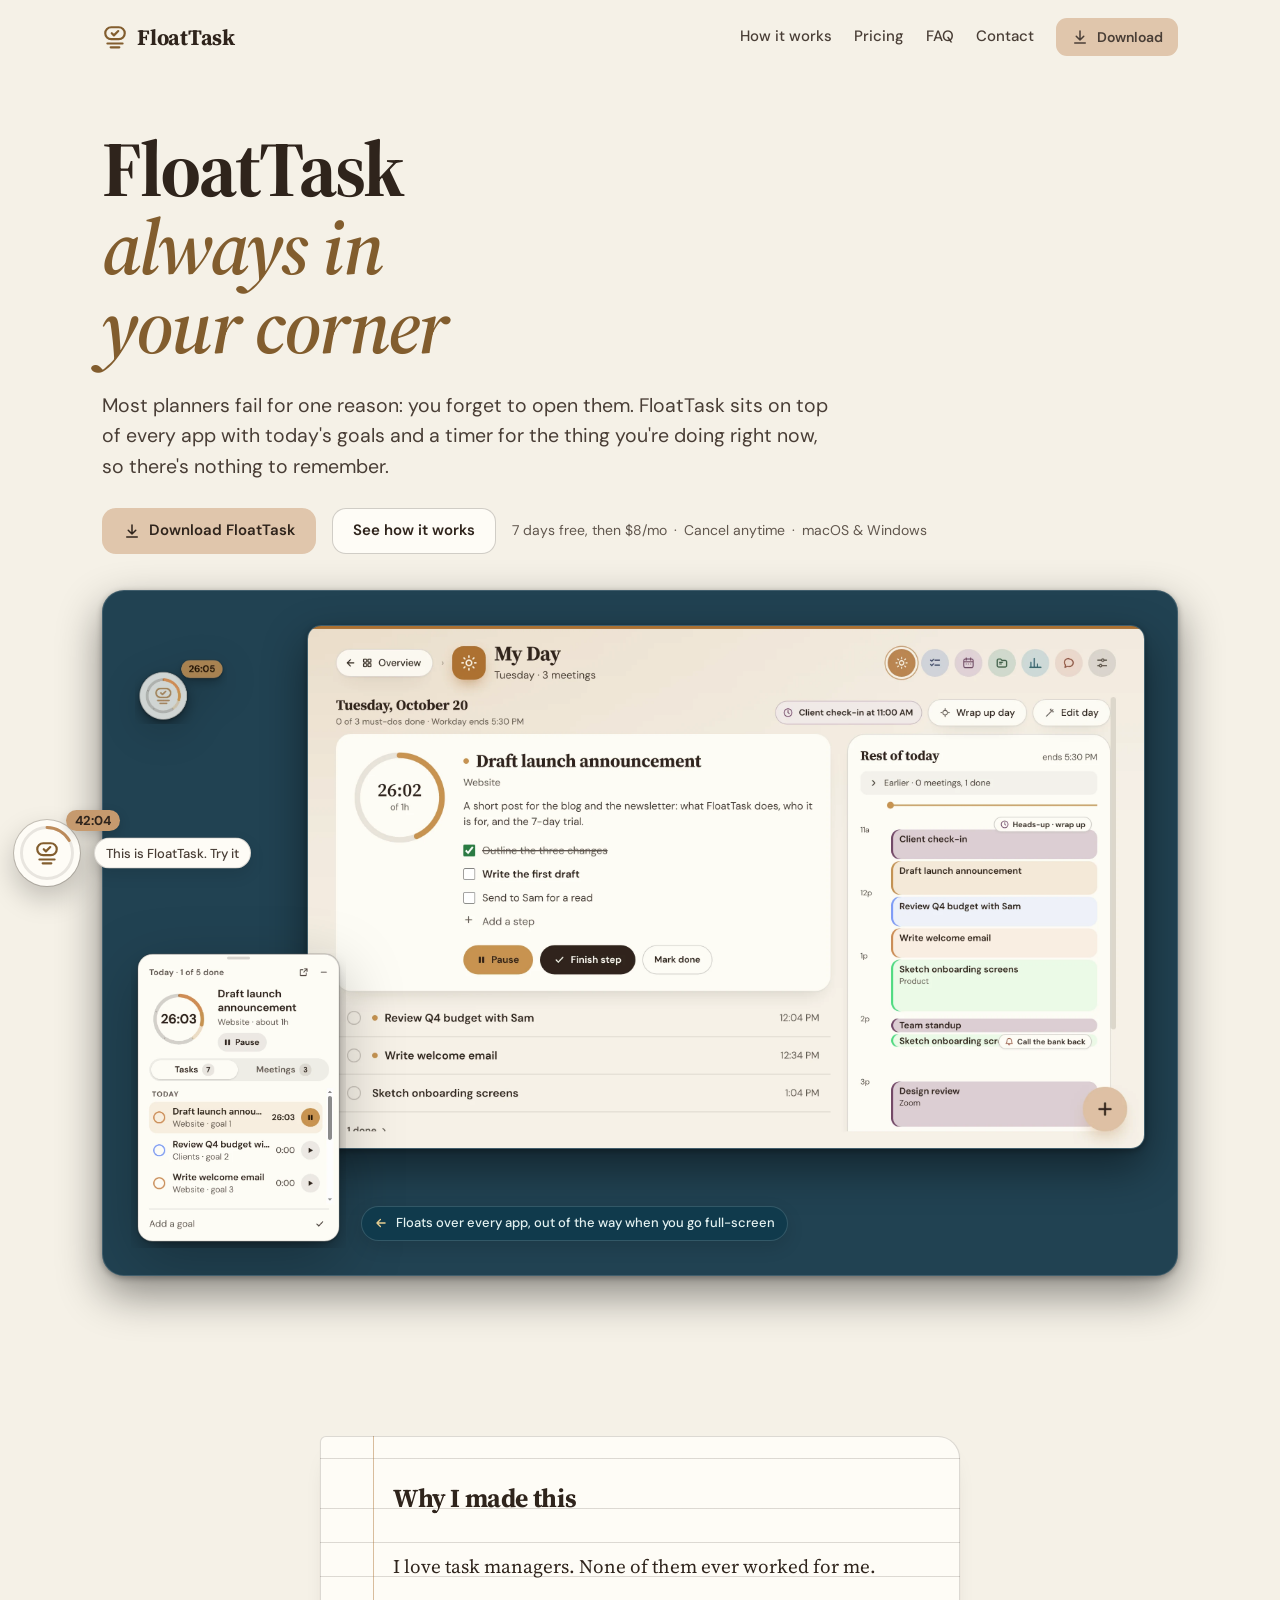
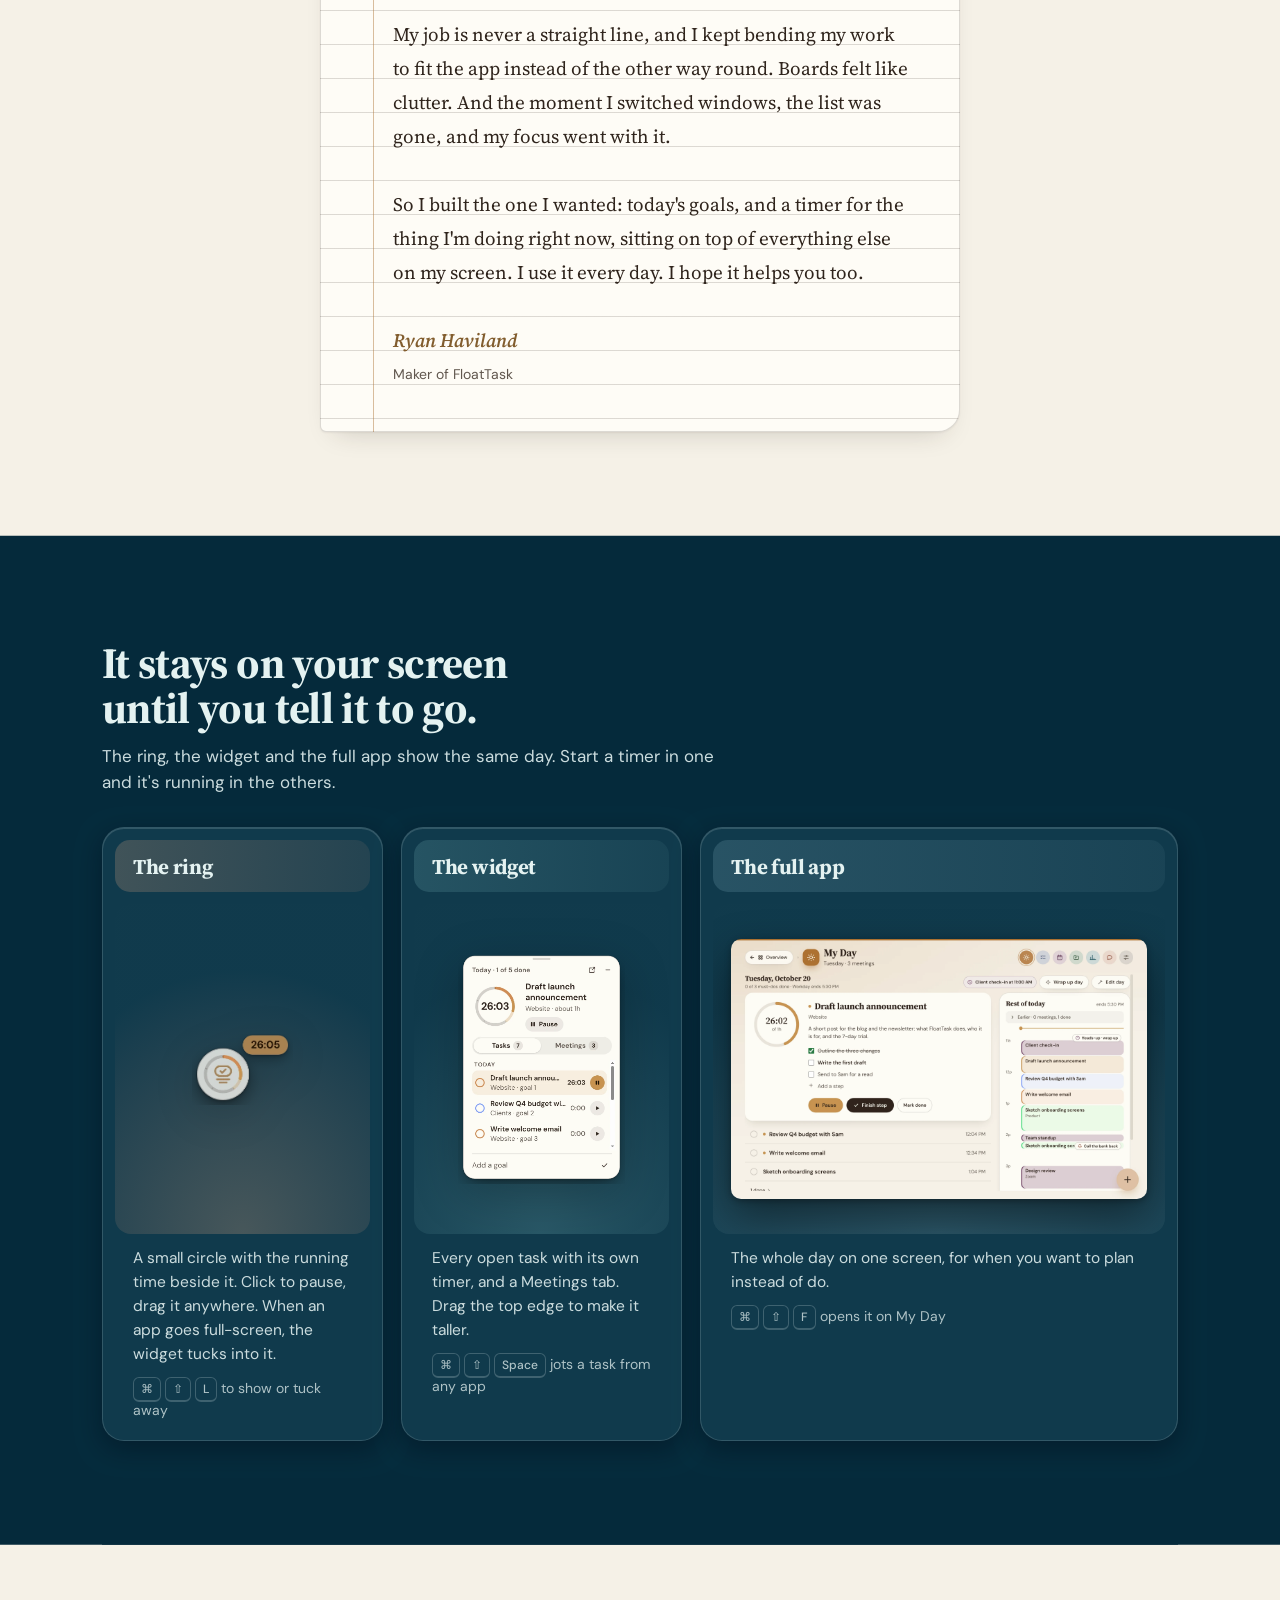
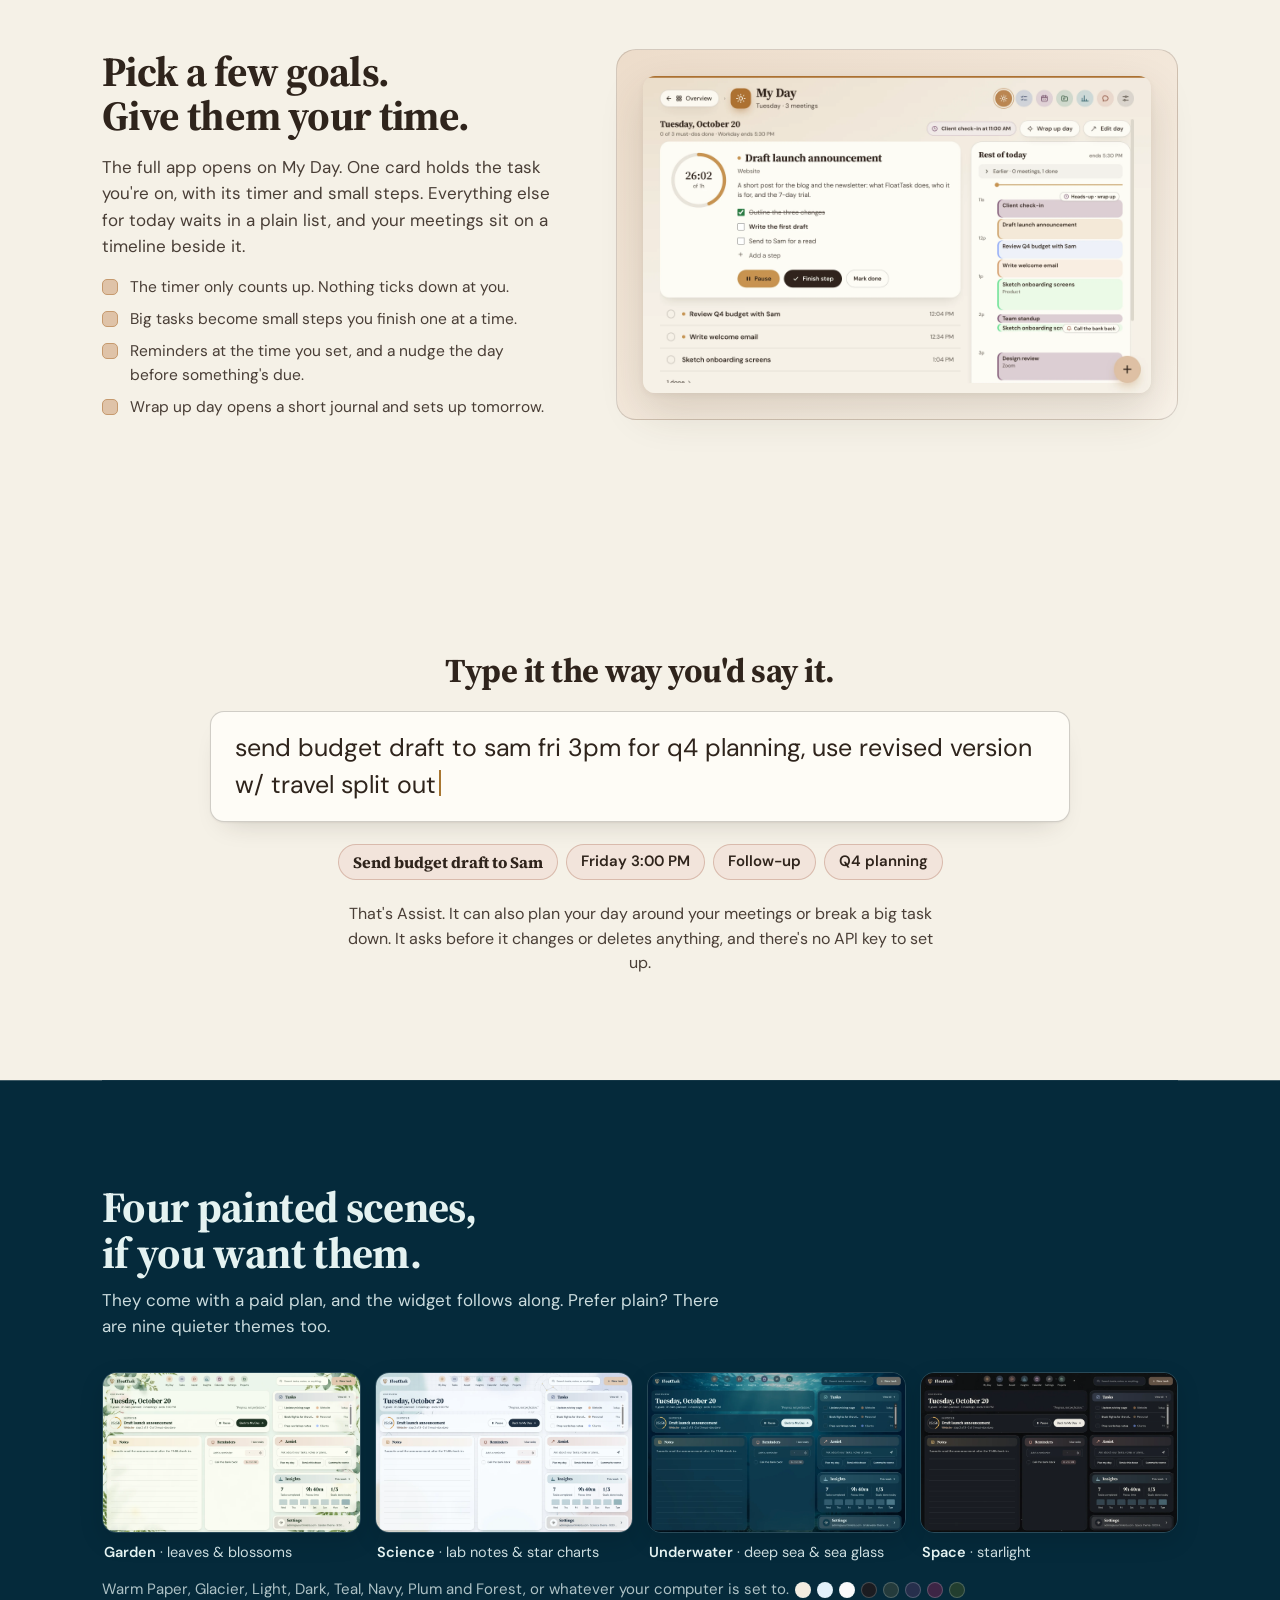
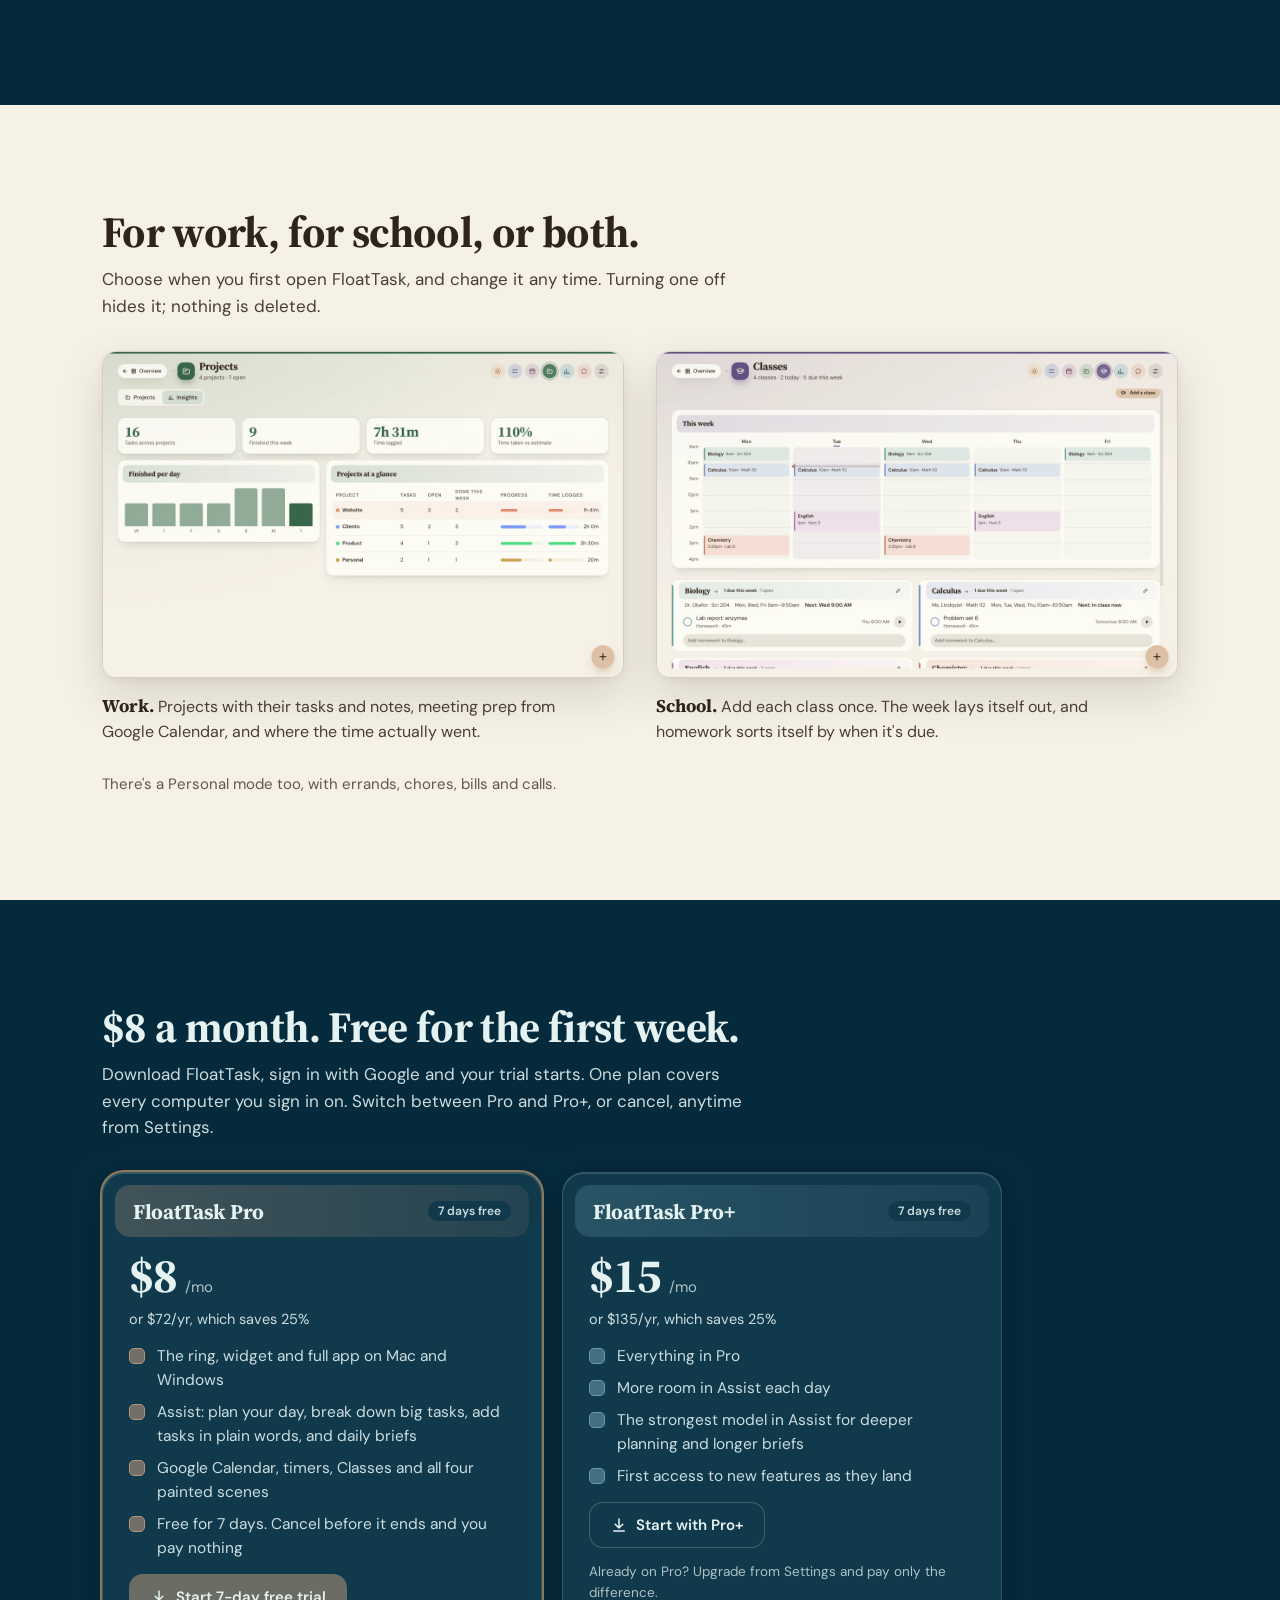
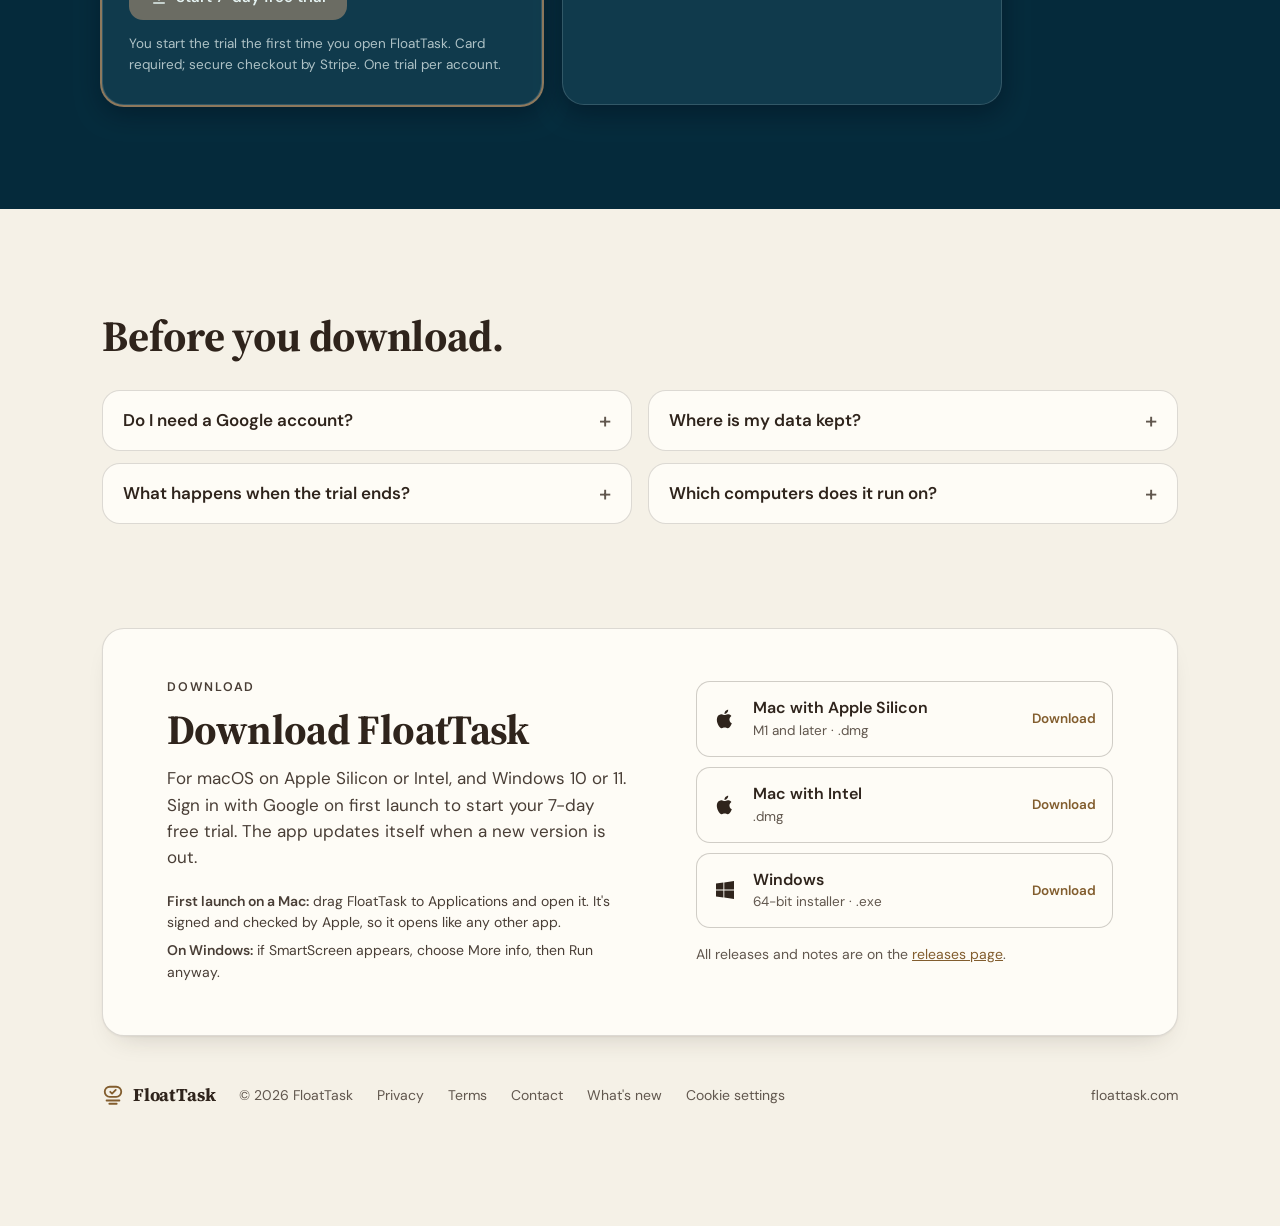
==== commit 64ab2082: "Update site from d6b10c7" ====
--- a/index.html
+++ b/index.html
@@ -16,7 +16,10 @@
 <meta property="og:url" content="https://floattask.com/">
 <meta property="og:title" content="FloatTask — your day, always in view">
 <meta property="og:description" content="Today's goals and a running timer that stay on top of every app. A planner for Mac and Windows, free for 7 days.">
-<meta property="og:image" content="https://floattask.com/shots/og-home.jpg">
+<meta property="og:image" content="https://floattask.com/shots/og-card.jpg">
+<meta property="og:image:width" content="1200">
+<meta property="og:image:height" content="630">
+<meta property="og:image:alt" content="FloatTask: Most planners fail because you forget to open them. This one stays on top.">
 <meta name="twitter:card" content="summary_large_image">
 <link rel="stylesheet" href="tokens.css">
 <link rel="stylesheet" href="site.css">
@@ -456,6 +459,7 @@
     <a href="/privacy.html">Privacy</a>
     <a href="/terms.html">Terms</a>
     <a href="/contact.html">Contact</a>
+    <a href="/whats-new.html">What's new</a>
     <a href="#" data-cookie-settings>Cookie settings</a>
     <span class="right">floattask.com</span>
   </footer>
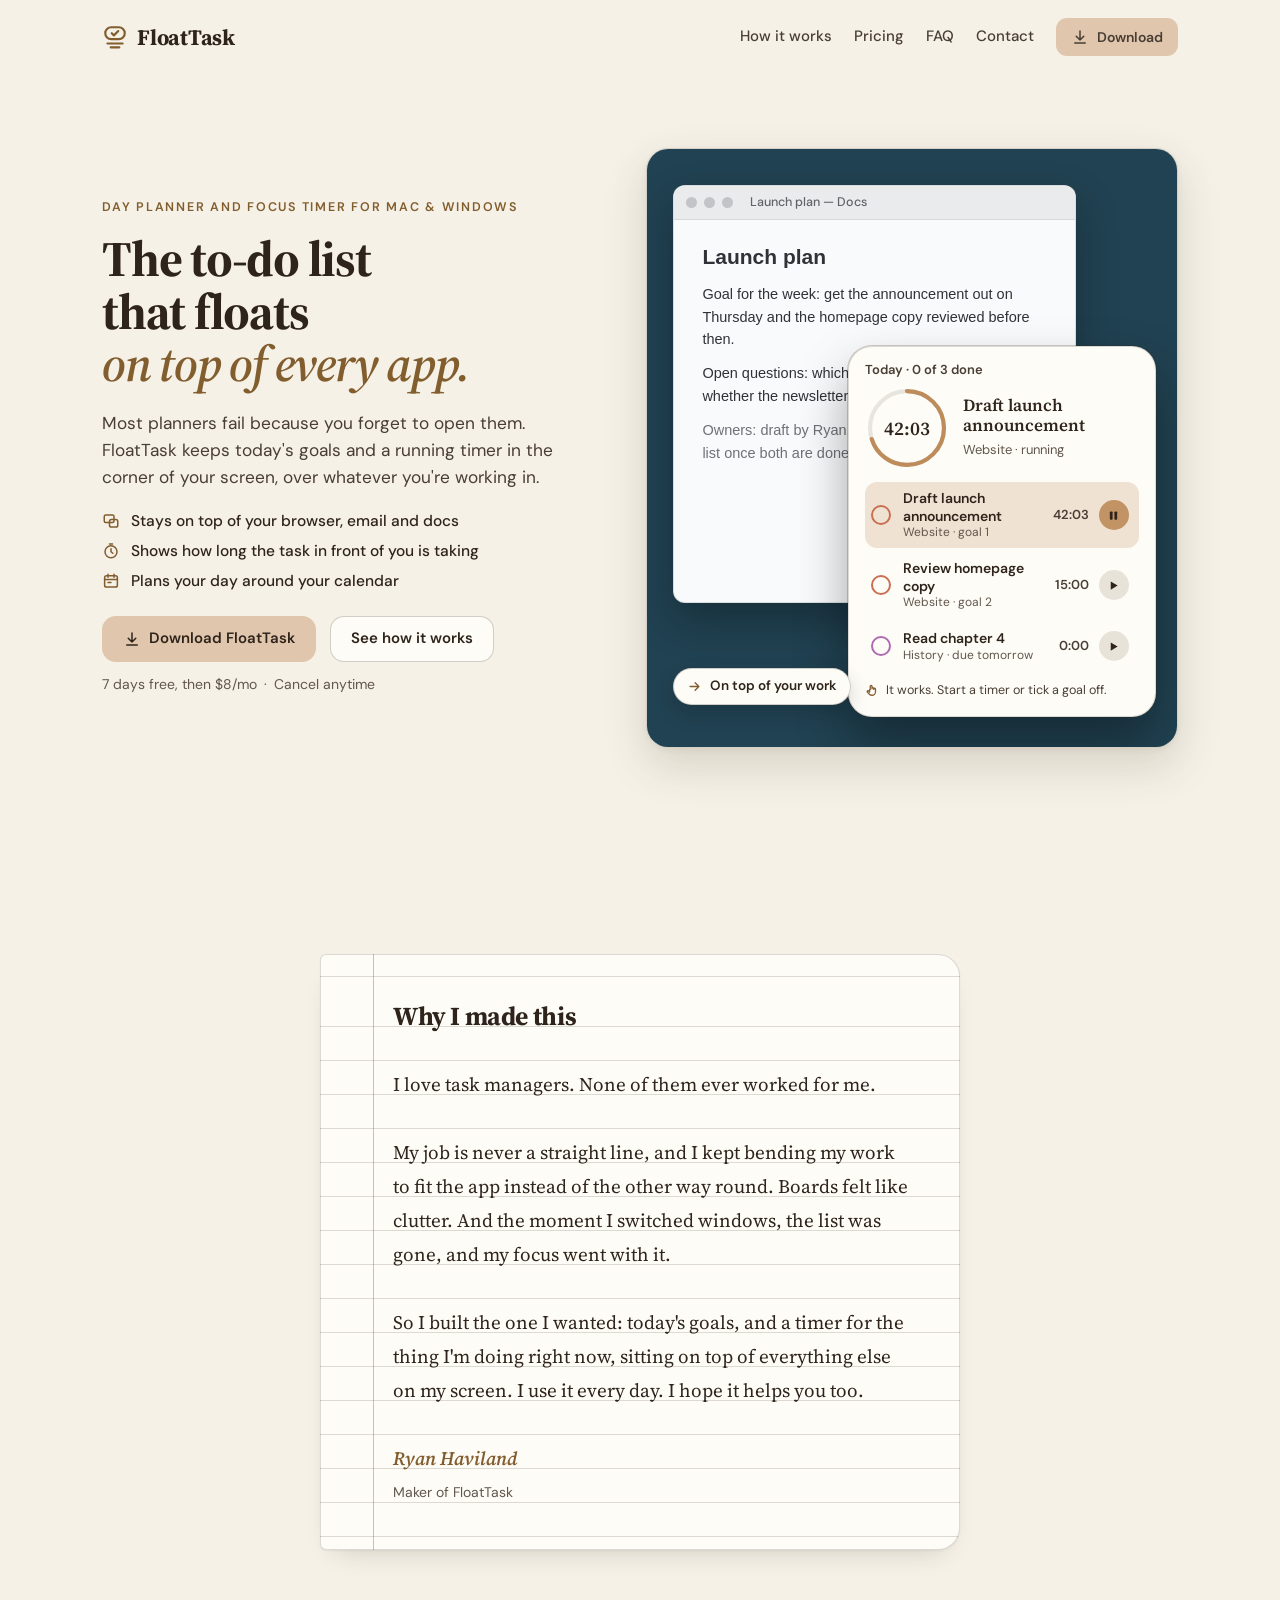
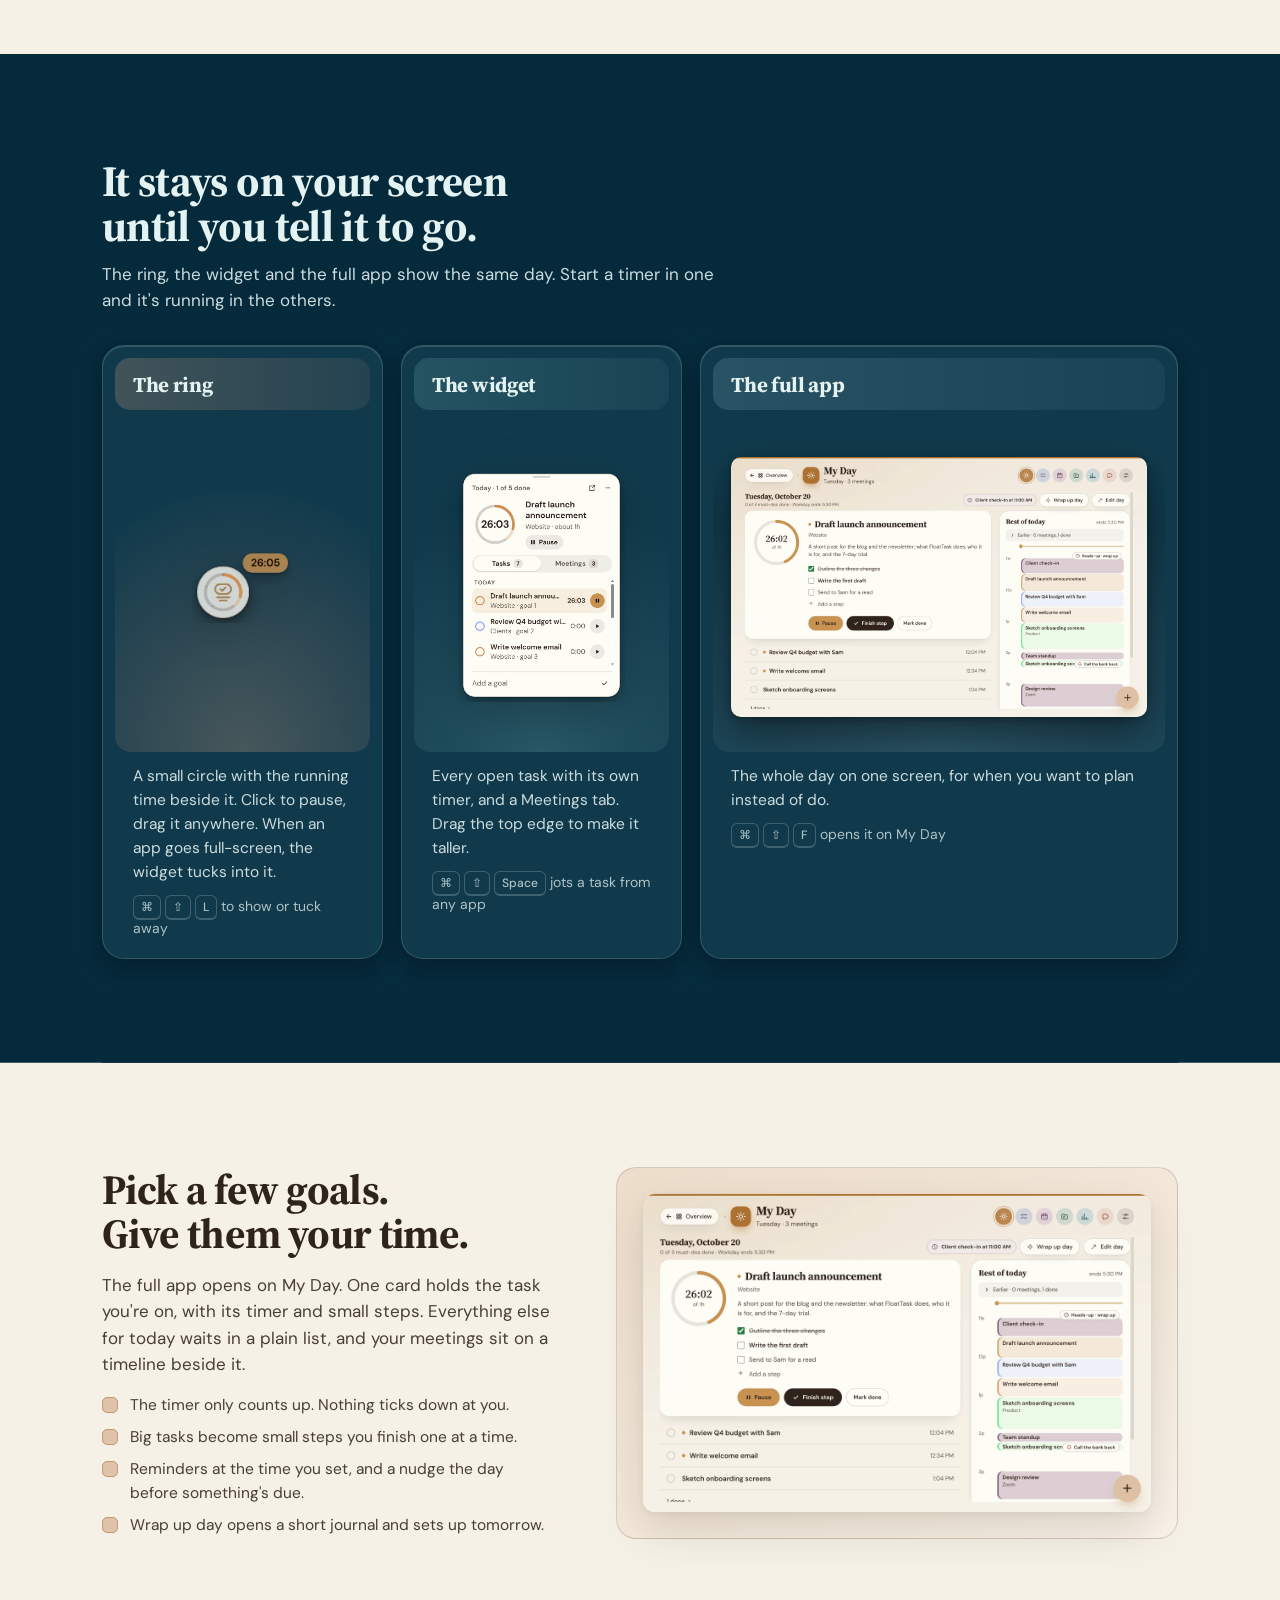
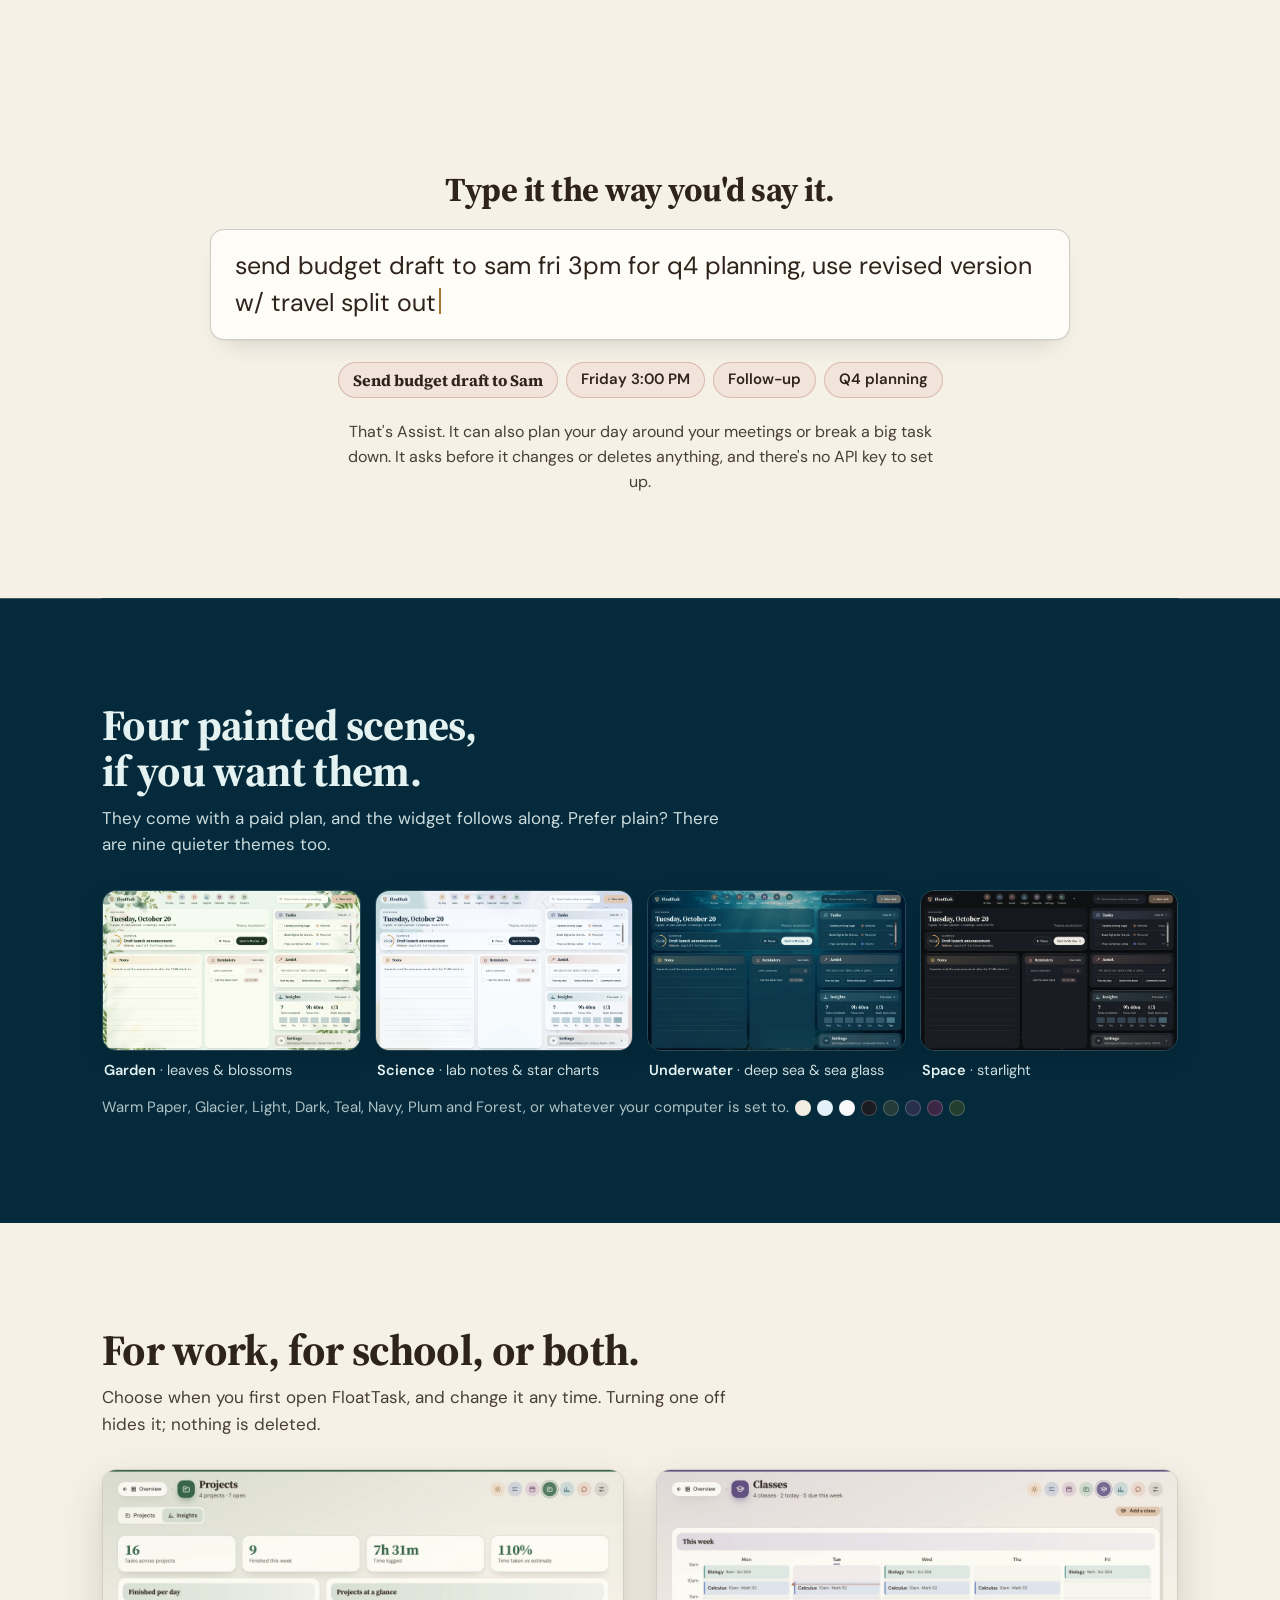
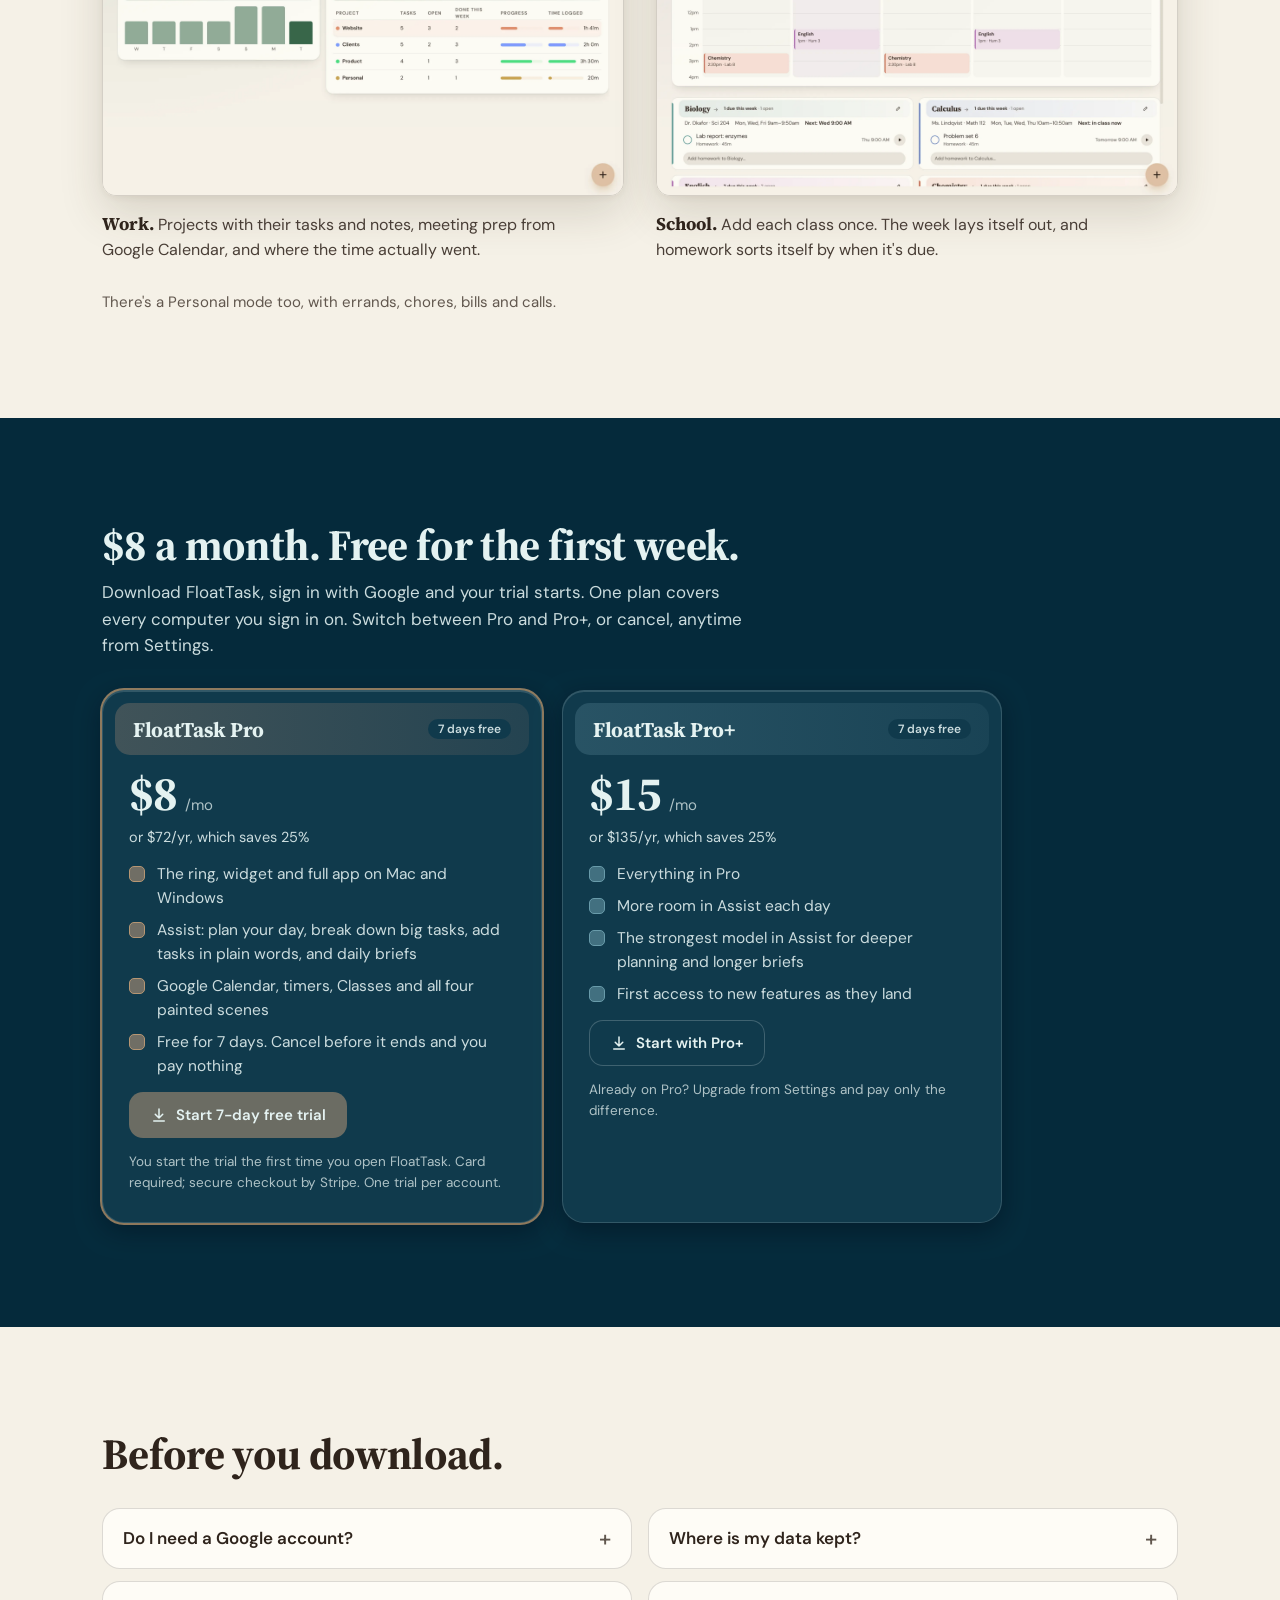
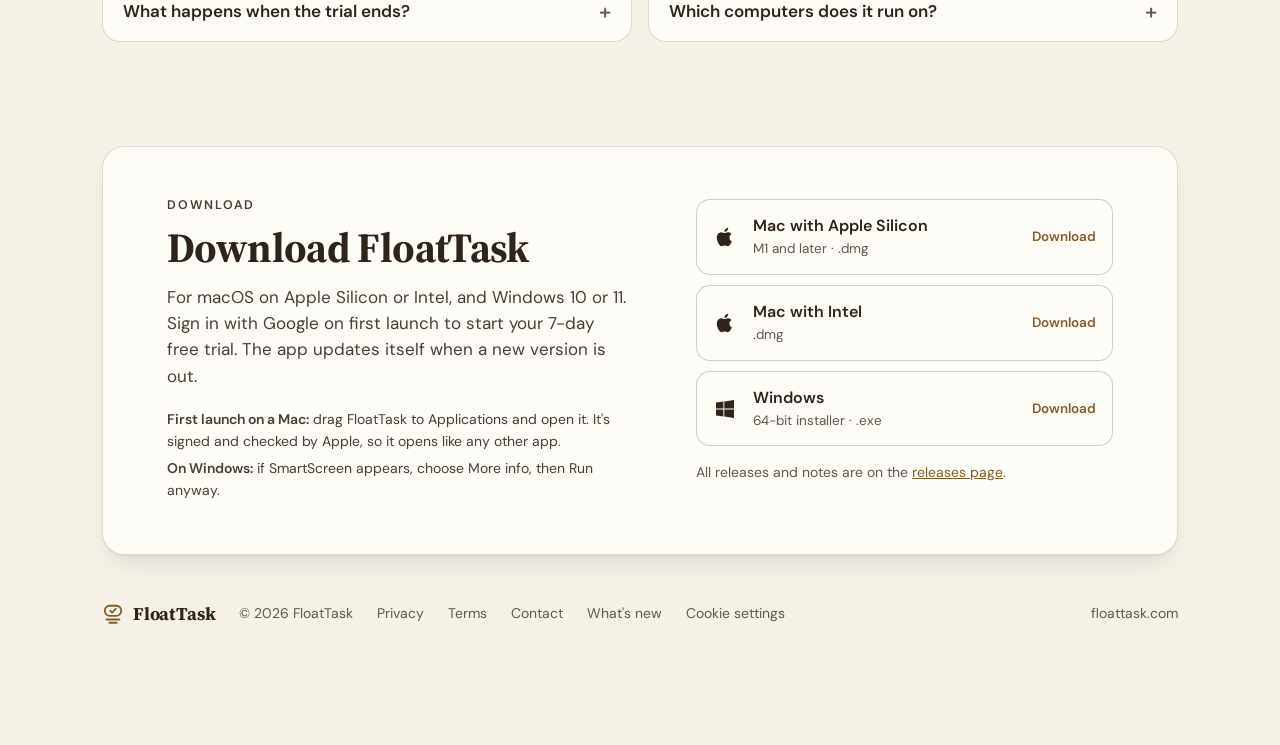
==== commit 526841a3: "Update site from 12662df" ====
--- a/index.html
+++ b/index.html
@@ -31,25 +31,52 @@
 </script>
 <style>
 /* ---------- this page ---------- */
-/* hero: a desktop seen from its lower-left corner — the full app, with the widget and the ring pinned in the corner */
-.hero { padding-block: clamp(20px, 5vw, 56px) 0; display: grid; gap: 26px; }
-.hero h1 { font-size: clamp(2.6rem, 6.6vw, 4.9rem); line-height: 1; letter-spacing: -.025em; max-width: 12ch; }
-.hero h1 em { display: block; font-style: italic; font-weight: 600; color: var(--gold-text); }
-.lede { font-size: clamp(1.06rem, 1.6vw, 1.22rem); color: var(--ink-2); max-width: 56ch; }
-.cta { display: flex; flex-wrap: wrap; align-items: center; gap: 12px 16px; }
-.cta .meta { font-size: 14px; color: var(--muted); }
+/* hero: copy on the left; on the right, someone else's app with the FloatTask widget floating over it */
+.hero { padding-block: clamp(8px, 2.5vw, 28px) 0; display: grid; grid-template-columns: minmax(0, 1fr) minmax(0, 1.08fr);
+  grid-template-areas: "copy scene"; gap: clamp(28px, 4vw, 56px); align-items: center; min-height: min(calc(100svh - 92px), 720px); }
+.hero-copy { grid-area: copy; display: grid; gap: 20px; align-content: center; min-width: 0; }
+.hero-copy .eyebrow { display: inline-flex; align-items: center; gap: 8px; }
+.hero h1 { font-size: clamp(2.2rem, 3.9vw, 3.15rem); line-height: 1.05; letter-spacing: -.025em; max-width: 16ch; }
+.hero h1 em { white-space: nowrap; font-style: italic; font-weight: 600; color: var(--gold-text); }
+.lede { font-size: clamp(1.05rem, 1.35vw, 1.16rem); color: var(--ink-2); max-width: 44ch; }
+.proof { list-style: none; margin: 0; padding: 0; display: grid; gap: 9px; }
+.proof li { display: flex; align-items: center; gap: 11px; font: 500 15.5px/1.35 var(--f-body); color: var(--ink); }
+.proof svg { width: 18px; height: 18px; flex-shrink: 0; color: var(--gold-text); }
+.cta { display: flex; flex-wrap: wrap; align-items: center; gap: 12px 14px; margin-top: 4px; }
+.phone-note, .phone-only { display: none; }
+.cta .meta { flex-basis: 100%; font-size: 14px; color: var(--muted); }
 .cta .meta span + span::before { content: "·"; margin: 0 7px; }
 
-.screen { position: relative; margin-top: 10px; border-radius: 22px; overflow: hidden; border: 1px solid var(--line);
-  background: var(--raised); /* Underwater raised: the frame carries .ground-underwater */
-  box-shadow: var(--shadow); aspect-ratio: 16 / 10.2; }
-.screen .app { position: absolute; top: 5%; right: 3%; width: 78%; border-radius: 14px; overflow: hidden; box-shadow: var(--shadow); border: 1px solid var(--line); }
-.screen .widget { position: absolute; left: 2.6%; bottom: 4%; width: 20%; filter: drop-shadow(0 18px 30px oklch(0 0 0 / .25)); z-index: 2; }
-.screen .ring { position: absolute; left: 3%; top: 10%; width: 8.5%; z-index: 2; filter: drop-shadow(0 10px 18px oklch(0 0 0 / .2)); }
-.screen .corner-note { position: absolute; left: 24%; bottom: 5%; z-index: 3; display: flex; align-items: center; gap: 8px; font: 500 13px/1.3 var(--f-body); color: var(--ink);
-  background: var(--surface); border: 1px solid var(--line); padding: 8px 12px; border-radius: 999px; box-shadow: 0 6px 18px oklch(0 0 0 / .12); }
-.screen .corner-note svg { width: 14px; height: 14px; color: var(--gold-text); flex-shrink: 0; }
-
+/* the scene: a plain desktop, one other app open, FloatTask on top of it */
+.scene { grid-area: scene; position: relative; height: clamp(440px, 72svh, 600px); border-radius: 22px; overflow: hidden;
+  border: 1px solid var(--line); box-shadow: var(--shadow); min-width: 0; isolation: isolate; }
+/* the desktop wallpaper takes the Underwater palette; the widget on top keeps the visitor's own theme */
+.scene .wallpaper { position: absolute; inset: 0; background: var(--raised); z-index: -1; }
+.other-app { position: absolute; left: 5%; top: 6%; width: 76%; height: 70%; border-radius: 12px; overflow: hidden;
+  background: oklch(0.985 0.002 250); border: 1px solid oklch(0 0 0 / .12); box-shadow: 0 18px 40px oklch(0 0 0 / .28); color: oklch(0.32 0.01 250); }
+.other-app .bar { height: 34px; display: flex; align-items: center; gap: 7px; padding: 0 12px; background: oklch(0.94 0.003 250); border-bottom: 1px solid oklch(0 0 0 / .08); }
+.other-app .bar i { width: 11px; height: 11px; border-radius: 50%; background: oklch(0.82 0.005 250); }
+.other-app .bar span { margin-left: 10px; font: 500 12.5px/1 var(--f-body); color: oklch(0.5 0.01 250); }
+.other-app .doc { padding: 24px 28px; display: grid; gap: 12px; font: 400 14.5px/1.55 -apple-system, BlinkMacSystemFont, 'Segoe UI', Roboto, sans-serif; max-width: 34em; }
+.other-app .doc b { font-size: 21px; font-weight: 700; line-height: 1.2; margin-bottom: 2px; }
+.other-app .doc .dim { color: oklch(0.55 0.01 250); }
+.float { position: absolute; right: 4%; bottom: 5%; width: min(58%, 340px); z-index: 2; }
+/* the hero's widget is the working demo, drawn like the app's expanded widget */
+.float .demo-panel { width: 100%; padding: 16px; border-radius: 24px; box-shadow: 0 0 0 1px var(--line-strong), 0 26px 50px oklch(0 0 0 / .34); }
+.float .demo-focus { grid-template-columns: 84px 1fr; gap: 14px; }
+.float .demo-focus .big { width: 84px; height: 84px; font: 600 19px/1 var(--f-serif); font-variant-numeric: tabular-nums lining-nums; }
+.float .demo-focus b { font: 600 17px/1.2 var(--f-serif); }
+.float .demo-foot { display: flex; align-items: center; gap: 7px; color: var(--ink-2); }
+.float .demo-foot svg { width: 14px; height: 14px; color: var(--gold-text); flex-shrink: 0; }
+.float-note { position: absolute; z-index: 3; left: 5%; bottom: 7%; display: flex; align-items: center; gap: 8px;
+  font: 600 13.5px/1.25 var(--f-body); color: var(--ink); background: var(--surface); border: 1px solid var(--line-strong);
+  padding: 9px 13px; border-radius: 999px; box-shadow: 0 8px 20px oklch(0 0 0 / .16); white-space: nowrap; }
+.float-note svg { width: 15px; height: 15px; color: var(--gold-text); }
+@media (prefers-reduced-motion: no-preference) {
+  .float { animation: settle .6s cubic-bezier(.2,.8,.2,1) .15s both; }
+  .float-note { animation: settle .5s cubic-bezier(.2,.8,.2,1) .55s both; }
+  @keyframes settle { from { transform: translateY(14px); opacity: 0; } }
+}
 
 /* one day, three sizes */
 .sizes { display: grid; grid-template-columns: 1fr 1fr 1.7fr; gap: 18px; align-items: stretch; }
@@ -141,6 +168,10 @@
 /* ---------- the live widget in this page's corner ---------- */
 .demo { position: fixed; left: 14px; bottom: calc(14px + env(safe-area-inset-bottom, 0px)); z-index: 50; font-family: var(--f-body); }
 @media (max-width: 1240px) { .demo { display: none; } }
+/* the hero already shows the widget, so the live one waits until the hero scrolls away */
+.demo.tucked { opacity: 0; translate: 0 12px; pointer-events: none; visibility: hidden; }
+.demo { transition: opacity .38s cubic-bezier(.2,.8,.2,1), translate .38s cubic-bezier(.2,.8,.2,1), visibility .38s; }
+@media (prefers-reduced-motion: reduce) { .demo { transition: none; } }
 .demo-ring { position: relative; width: 66px; height: 66px; border-radius: 50%; border: 0; padding: 0; cursor: pointer; background: var(--surface); color: var(--gold-text);
   box-shadow: 0 0 0 1px var(--line-strong), 0 12px 28px oklch(0 0 0 / .22); display: grid; place-items: center; }
 .demo-ring svg.arc { position: absolute; inset: 4px; width: calc(100% - 8px); height: calc(100% - 8px); transform: rotate(-90deg); }
@@ -176,20 +207,34 @@
 .demo-foot { margin-top: 10px; font-size: 12.5px; color: var(--muted); }
 
 /* ---------- responsive ---------- */
-@media (max-width: 900px) {
+@media (max-width: 960px) {
+  .hero { grid-template-columns: 1fr; grid-template-areas: "copy" "scene"; min-height: 0; gap: 28px; }
+  .hero h1 { max-width: 16ch; }
+  .scene { height: clamp(380px, 70vw, 520px); }
   .sizes { grid-template-columns: 1fr 1fr; } .sizes .size:last-child { grid-column: 1 / -1; }
   .feature, .feature.flip { grid-template-columns: 1fr; } .feature.flip .copy { order: 0; }
   .uses { grid-template-columns: 1fr; }
   .themes { grid-template-columns: 1fr 1fr; }
   .facts { grid-template-columns: 1fr 1fr; }
   .download, .plans, .faq { grid-template-columns: 1fr; }
-  .screen .corner-note { display: none; }
 }
 @media (max-width: 600px) {
-  .screen { aspect-ratio: 4 / 3.6; }
-  .screen .app { width: 94%; right: 3%; top: 4%; }
-  .screen .widget { width: 36%; }
-  .screen .ring { display: none; }
+  .hero { gap: 16px; grid-template-areas: none; }
+  .hero-copy { display: contents; }
+  .hero-copy > * { grid-area: auto; }
+  .scene { grid-area: auto; order: 4; margin-block: 6px 4px; }
+  .cta { order: 5; }
+  .top nav .launch-only { display: none; }
+  .proof { display: none; }
+  .scene { height: 470px; }
+  .other-app { width: 88%; height: 62%; left: 4%; }
+  .other-app .doc { padding: 18px 20px; }
+  .float { width: 82%; right: 4%; bottom: 4%; }
+  .float-note { display: none; }
+  .other-app .doc { font-size: 13px; }
+  .phone-note { display: block; flex-basis: 100%; font-size: 15px; color: var(--ink-2); }
+  .phone-only { display: inline-flex; }
+  #hero-dl, .cta .btn.quiet { display: none; }
   .sizes { grid-template-columns: 1fr; } .sizes .size:last-child { grid-column: auto; }
   .facts { grid-template-columns: 1fr; }
   .demo-ring .hint { display: none; }
@@ -252,23 +297,38 @@
 
   <main id="top">
     <div class="hero">
-      <h1>FloatTask <em>always in your corner</em></h1>
-      <p class="lede">Most planners fail for one reason: you forget to open them. FloatTask sits on top of every app with today's goals and a timer for the thing you're doing right now, so there's nothing to remember.</p>
-      <div class="cta">
-        <a class="btn primary launch-only" id="hero-dl" href="#download"><svg><use href="#down"/></svg><span>Download FloatTask</span></a>
-        <a class="btn primary prelaunch-only" href="/contact.html">Request early access</a>
-        <a class="btn quiet" href="#how">See how it works</a>
-        <p class="meta"><span>7 days free, then $8/mo</span><span>Cancel anytime</span><span>macOS &amp; Windows</span><span id="hero-version" hidden></span></p>
-      </div>
-
-      <div class="screen ground-underwater" role="img" aria-label="A desktop with FloatTask open on My Day: the task in focus with a running timer and its small steps, the rest of today's goals in a list, and the rest of the day laid out between meetings. The FloatTask widget is pinned in the lower-left corner, and the collapsed timer ring sits above it.">
-        <img class="app shot-l" src="shots/myday-light.webp" width="2400" height="1500" alt="">
-        <img class="app shot-d" src="shots/myday-dark.webp" width="2400" height="1500" alt="">
-        <img class="ring shot-l" src="shots/ring-light.webp" width="247" height="175" alt="">
-        <img class="ring shot-d" src="shots/ring-dark.webp" width="247" height="175" alt="">
-        <img class="widget shot-l" src="shots/widget-light.webp" width="640" height="879" alt="">
-        <img class="widget shot-d" src="shots/widget-dark.webp" width="640" height="879" alt="">
-        <span class="corner-note"><svg viewBox="0 0 24 24" fill="none" stroke="currentColor" stroke-width="2.2" stroke-linecap="round" stroke-linejoin="round"><path d="M19 12H5m0 0l6-6m-6 6l6 6"/></svg>Floats over every app, out of the way when you go full-screen</span>
+      <div class="hero-copy">
+        <p class="eyebrow">Day planner and focus timer for Mac &amp; Windows</p>
+        <h1>The to-do list that floats <em>on top of every app.</em></h1>
+        <p class="lede">Most planners fail because you forget to open them. FloatTask keeps today's goals and a running timer in the corner of your screen, over whatever you're working in.</p>
+        <ul class="proof">
+          <li><svg viewBox="0 0 24 24" fill="none" stroke="currentColor" stroke-width="2" stroke-linecap="round" stroke-linejoin="round"><rect x="3" y="4" width="13" height="10" rx="2"/><rect x="10" y="10" width="11" height="10" rx="2.5"/></svg>Stays on top of your browser, email and docs</li>
+          <li><svg viewBox="0 0 24 24" fill="none" stroke="currentColor" stroke-width="2" stroke-linecap="round" stroke-linejoin="round"><circle cx="12" cy="13" r="8"/><path d="M12 9v4l2.5 2M10 2.5h4"/></svg>Shows how long the task in front of you is taking</li>
+          <li><svg viewBox="0 0 24 24" fill="none" stroke="currentColor" stroke-width="2" stroke-linecap="round" stroke-linejoin="round"><rect x="3.5" y="5" width="17" height="15" rx="2.5"/><path d="M3.5 10h17M8 3v4M16 3v4M8 14h4"/></svg>Plans your day around your calendar</li>
+        </ul>
+        <div class="cta">
+          <a class="btn primary launch-only" id="hero-dl" href="#download"><svg><use href="#down"/></svg><span>Download FloatTask</span></a>
+          <a class="btn primary prelaunch-only" href="/contact.html">Request early access</a>
+          <a class="btn quiet" href="#how">See how it works</a>
+          <p class="phone-note">FloatTask runs on your Mac or Windows computer. Open floattask.com there to download, or get updates by email for now.</p>
+          <a class="btn primary phone-only" href="/waitlist.html?utm_source=site&amp;utm_campaign=hero-phone">Get updates by email</a>
+          <p class="meta"><span>7 days free, then $8/mo</span><span>Cancel anytime</span><span id="hero-version" hidden></span></p>
+        </div>
+      </div>
+
+      <div class="scene">
+        <div class="wallpaper ground-underwater" aria-hidden="true"></div>
+        <div class="other-app" aria-hidden="true">
+          <div class="bar"><i></i><i></i><i></i><span>Launch plan — Docs</span></div>
+          <div class="doc">
+            <b>Launch plan</b>
+            <p>Goal for the week: get the announcement out on Thursday and the homepage copy reviewed before then.</p>
+            <p>Open questions: which screenshots to use, and whether the newsletter goes out the same morning.</p>
+            <p class="dim">Owners: draft by Ryan, review by Sam. Send to the list once both are done.</p>
+          </div>
+        </div>
+        <div class="float" id="hero-widget" role="region" aria-label="Try FloatTask: a working copy of the widget"></div>
+        <span class="float-note" aria-hidden="true" data-note><svg viewBox="0 0 24 24" fill="none" stroke="currentColor" stroke-width="2.2" stroke-linecap="round" stroke-linejoin="round"><path d="M5 12h14m0 0l-6-6m6 6l-6 6"/></svg>On top of your work</span>
       </div>
     </div>
 
@@ -466,7 +526,7 @@
 </div>
 
 <!-- A working copy of the widget, in this page's own lower-left corner -->
-<div class="demo" id="demo" aria-live="polite"></div>
+<div class="demo tucked" id="demo" aria-live="polite"></div>
 
 <script>
 (() => {
@@ -514,13 +574,40 @@
   ];
   let open = false, tickFrom = Date.now();
   const root = document.getElementById('demo');
+  const heroEl = document.querySelector('.hero');
+  if (heroEl && 'IntersectionObserver' in window) {
+    new IntersectionObserver(([e]) => root.classList.toggle('tucked', e.isIntersecting && !open), { threshold: 0.35 }).observe(heroEl);
+  } else root.classList.remove('tucked');
   const running = () => tasks.find((t) => t.running);
   const focusT = () => running() || tasks.find((t) => !t.done) || tasks[0];
   const C = (r) => 2 * Math.PI * r;
   const arc = (r, pct) => `<circle class="trk" cx="50" cy="50" r="${r}"/><circle class="val" cx="50" cy="50" r="${r}" stroke-dasharray="${(C(r) * Math.min(1, pct)).toFixed(1)} ${C(r).toFixed(1)}"/>`;
 
+  const heroW = document.getElementById('hero-widget');
+  const panelHTML = (inHero) => {
+    const r = running(), f = focusT();
+    const ring = arc(44, f.secs / f.est).replace('class="trk"', 'class="trk" style="stroke:color-mix(in oklab, var(--ink) 10%, transparent)"').replace('class="val"', 'class="val" style="stroke:color-mix(in oklab, var(--a-myday) 80%, var(--surface))"');
+    return `<div class="demo-panel" ${inHero ? '' : 'role="region" aria-label="FloatTask demo widget"'}>
+      <div class="demo-head"><span class="tag">Today · ${tasks.filter((t) => t.done).length} of ${tasks.length} done</span>
+        ${inHero ? '' : `<button type="button" data-collapse aria-label="Shrink to the ring"><svg viewBox="0 0 24 24" width="16" height="16" fill="none" stroke="currentColor" stroke-width="2.4" stroke-linecap="round"><path d="M6 12h12"/></svg></button>`}</div>
+      <div class="demo-focus"><div class="big"><svg viewBox="0 0 100 100" aria-hidden="true">${ring}</svg><span data-big>${fmt(f.secs)}</span></div>
+        <div><b>${f.name}</b><small>${f.sub.split(' · ')[0]} · ${r ? 'running' : 'paused'}</small></div></div>
+      <div class="demo-list">${tasks.map((t) => `
+        <div class="demo-task ${t.running ? 'running' : ''} ${t.done ? 'done' : ''}" data-id="${t.id}" style="--c:${t.c}">
+          <button type="button" class="chk" data-done aria-label="${t.done ? 'Mark not done' : 'Mark done'}: ${t.name}">${t.done ? '<svg viewBox="0 0 14 14" width="11" height="11"><path d="m3 7 3 3 5-6" fill="none" stroke="currentColor" stroke-width="2.4" stroke-linecap="round"/></svg>' : ''}</button>
+          <div class="name">${t.name}<small>${t.sub}</small></div>
+          <span class="tm" data-t="${t.id}">${fmt(t.secs)}</span>
+          <button type="button" class="play" data-play aria-label="${t.running ? 'Pause' : 'Start'} timer: ${t.name}">${icon(t.running ? 'pause' : 'play')}</button>
+        </div>`).join('')}</div>
+      <p class="demo-foot">${inHero
+        ? '<svg viewBox="0 0 24 24" fill="none" stroke="currentColor" stroke-width="2.2" stroke-linecap="round" stroke-linejoin="round"><path d="M9 11V5.5a1.5 1.5 0 0 1 3 0V10m0-.5a1.5 1.5 0 0 1 3 0V11m0-.5a1.5 1.5 0 0 1 3 0v4.5a6 6 0 0 1-6 6h-.5a6 6 0 0 1-5-2.7L4 15.5a1.5 1.5 0 0 1 2.4-1.8L8 15.5V11"/></svg>It works. Start a timer or tick a goal off.'
+        : 'Start a timer, tick a goal off, then shrink it back to the ring.'}</p>
+    </div>`;
+  };
+
   function render() {
-    const r = running(), f = focusT();
+    if (heroW) heroW.innerHTML = panelHTML(true);
+    const r = running();
     if (!open) {
       const doneN = tasks.filter((t) => t.done).length;
       root.innerHTML = `<button class="demo-ring" id="demo-ring" aria-expanded="false" aria-label="FloatTask demo: ${doneN} of ${tasks.length} goals done${r ? ', timer ' + fmt(r.secs) : ''}. Click to open.">
@@ -528,35 +615,29 @@
         ${r ? `<span class="t" data-t>${fmt(r.secs)}</span>` : ''}<span class="hint">This is FloatTask. Try it</span></button>`;
       return;
     }
-    root.innerHTML = `<div class="demo-panel" role="region" aria-label="FloatTask demo widget">
-      <div class="demo-head"><span class="tag">Today · ${tasks.filter((t) => t.done).length} of ${tasks.length} done</span>
-        <button type="button" data-collapse aria-label="Shrink to the ring"><svg viewBox="0 0 24 24" width="16" height="16" fill="none" stroke="currentColor" stroke-width="2.4" stroke-linecap="round"><path d="M6 12h12"/></svg></button></div>
-      <div class="demo-focus"><div class="big"><svg viewBox="0 0 100 100" aria-hidden="true" style="--x:0">${arc(44, f.secs / f.est).replace('class="trk"', 'class="trk" style="stroke:color-mix(in oklab, var(--ink) 10%, transparent)"').replace('class="val"', 'class="val" style="stroke:color-mix(in oklab, var(--a-myday) 80%, var(--surface))"')}</svg><span data-big>${fmt(f.secs)}</span></div>
-        <div><b>${f.name}</b><small>${f.sub.split(' · ')[0]} · ${r ? 'running' : 'paused'}</small></div></div>
-      <div class="demo-list">${tasks.map((t) => `
-        <div class="demo-task ${t.running ? 'running' : ''} ${t.done ? 'done' : ''}" data-id="${t.id}" style="--c:${t.c}">
-          <button type="button" class="chk" data-done aria-label="${t.done ? 'Mark not done' : 'Mark done'}: ${t.name}">${t.done ? '<svg viewBox="0 0 14 14" width="11" height="11"><path d="m3 7 3 3 5-6" fill="none" stroke="currentColor" stroke-width="2.4" stroke-linecap="round"/></svg>' : ''}</button>
-          <div class="name">${t.name}<small>${t.sub}</small></div>
-          <span class="tm" data-t="${t.id}">${fmt(t.secs)}</span>
-          <button type="button" class="play" data-play aria-label="${t.running ? 'Pause' : 'Start'} timer">${icon(t.running ? 'pause' : 'play')}</button>
-        </div>`).join('')}</div>
-      <p class="demo-foot">Start a timer, tick a goal off, then shrink it back to the ring.</p>
-    </div>`;
+    root.innerHTML = panelHTML(false);
   }
-  root.addEventListener('click', (e) => {
+  const onClick = (e) => {
     if (e.target.closest('#demo-ring')) { open = true; render(); root.querySelector('[data-collapse]')?.focus(); return; }
     if (e.target.closest('[data-collapse]')) { open = false; render(); document.getElementById('demo-ring')?.focus(); return; }
     const row = e.target.closest('.demo-task'); if (!row) return;
     const t = tasks.find((x) => x.id === Number(row.dataset.id));
-    if (e.target.closest('[data-done]')) { t.done = !t.done; if (t.done) t.running = false; }
-    if (e.target.closest('[data-play]')) { const was = t.running; tasks.forEach((x) => { x.running = false; }); t.running = !was; if (t.running) t.done = false; }
+    const which = e.target.closest('[data-done]') ? '[data-done]' : e.target.closest('[data-play]') ? '[data-play]' : null;
+    if (which === '[data-done]') { t.done = !t.done; if (t.done) t.running = false; }
+    if (which === '[data-play]') { const was = t.running; tasks.forEach((x) => { x.running = false; }); t.running = !was; if (t.running) t.done = false; }
+    const inHero = heroW && heroW.contains(e.target);
+    if (inHero) document.querySelector('[data-note]')?.remove();
     render();
-  });
+    // keep keyboard focus on the same control after redrawing
+    if (which) (inHero ? heroW : root).querySelector(`.demo-task[data-id="${t.id}"] ${which}`)?.focus();
+  };
+  root.addEventListener('click', onClick);
+  heroW?.addEventListener('click', onClick);
   setInterval(() => {
     const now = Date.now(), dt = (now - tickFrom) / 1000; tickFrom = now;
     const r = running(); if (!r) return;
     r.secs += dt;
-    root.querySelectorAll(`[data-t="${r.id}"], .demo-ring [data-t], [data-big]`).forEach((el) => { el.textContent = fmt(r.secs); });
+    document.querySelectorAll(`.demo-task [data-t="${r.id}"], .demo-ring [data-t], [data-big]`).forEach((el) => { el.textContent = fmt(r.secs); });
   }, 1000);
   render();
 })();
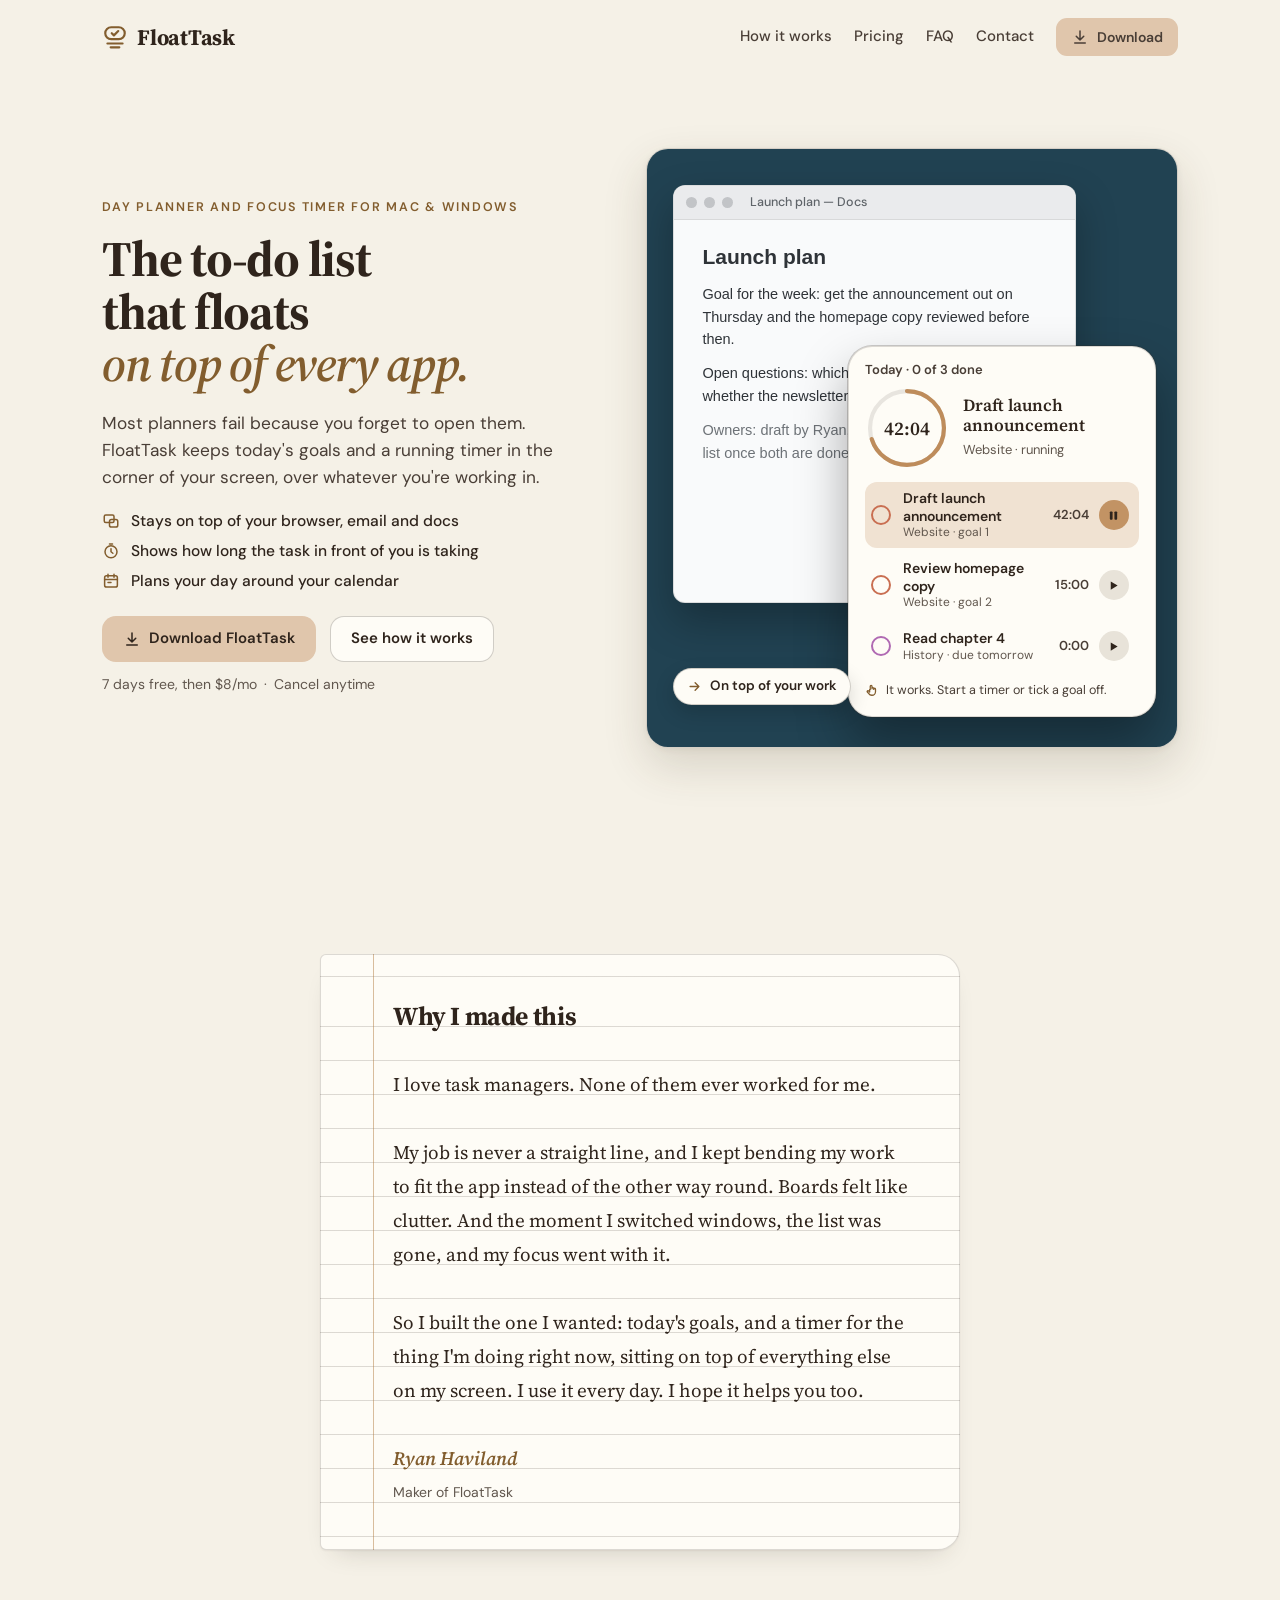
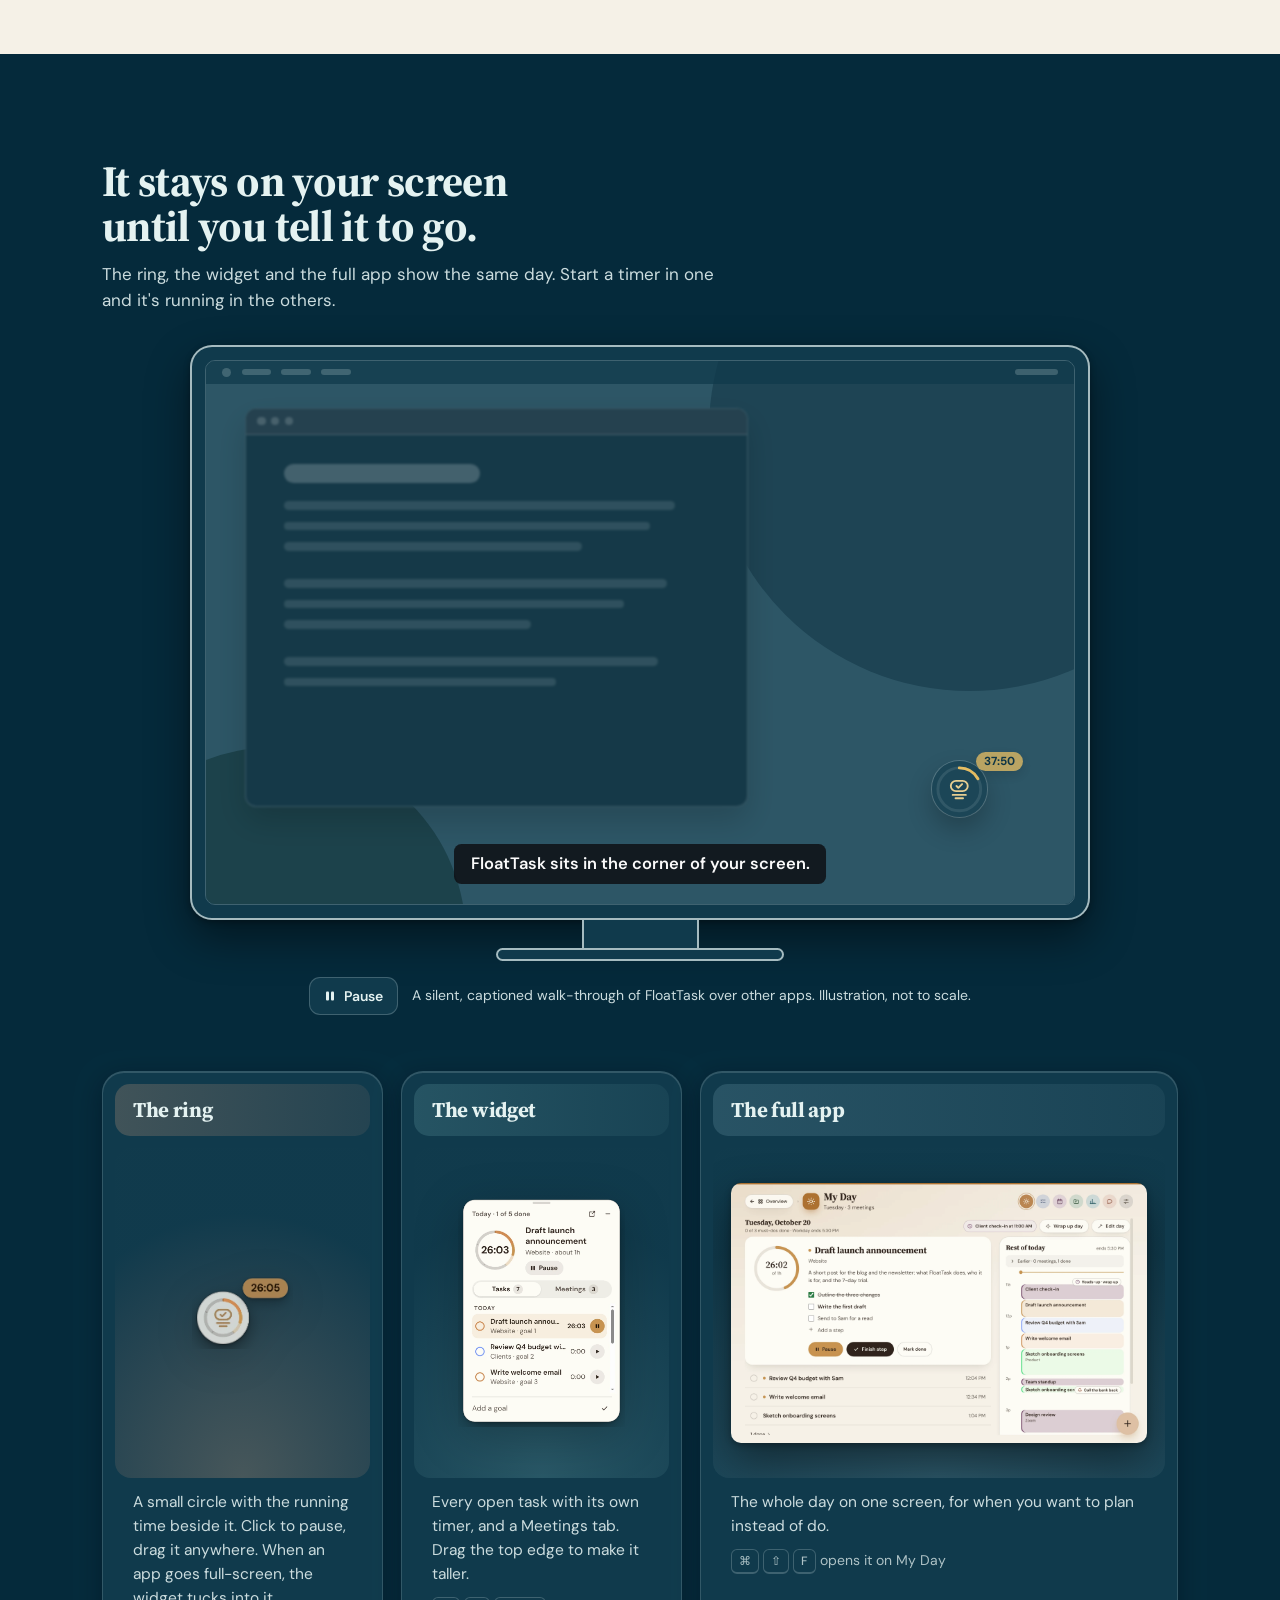
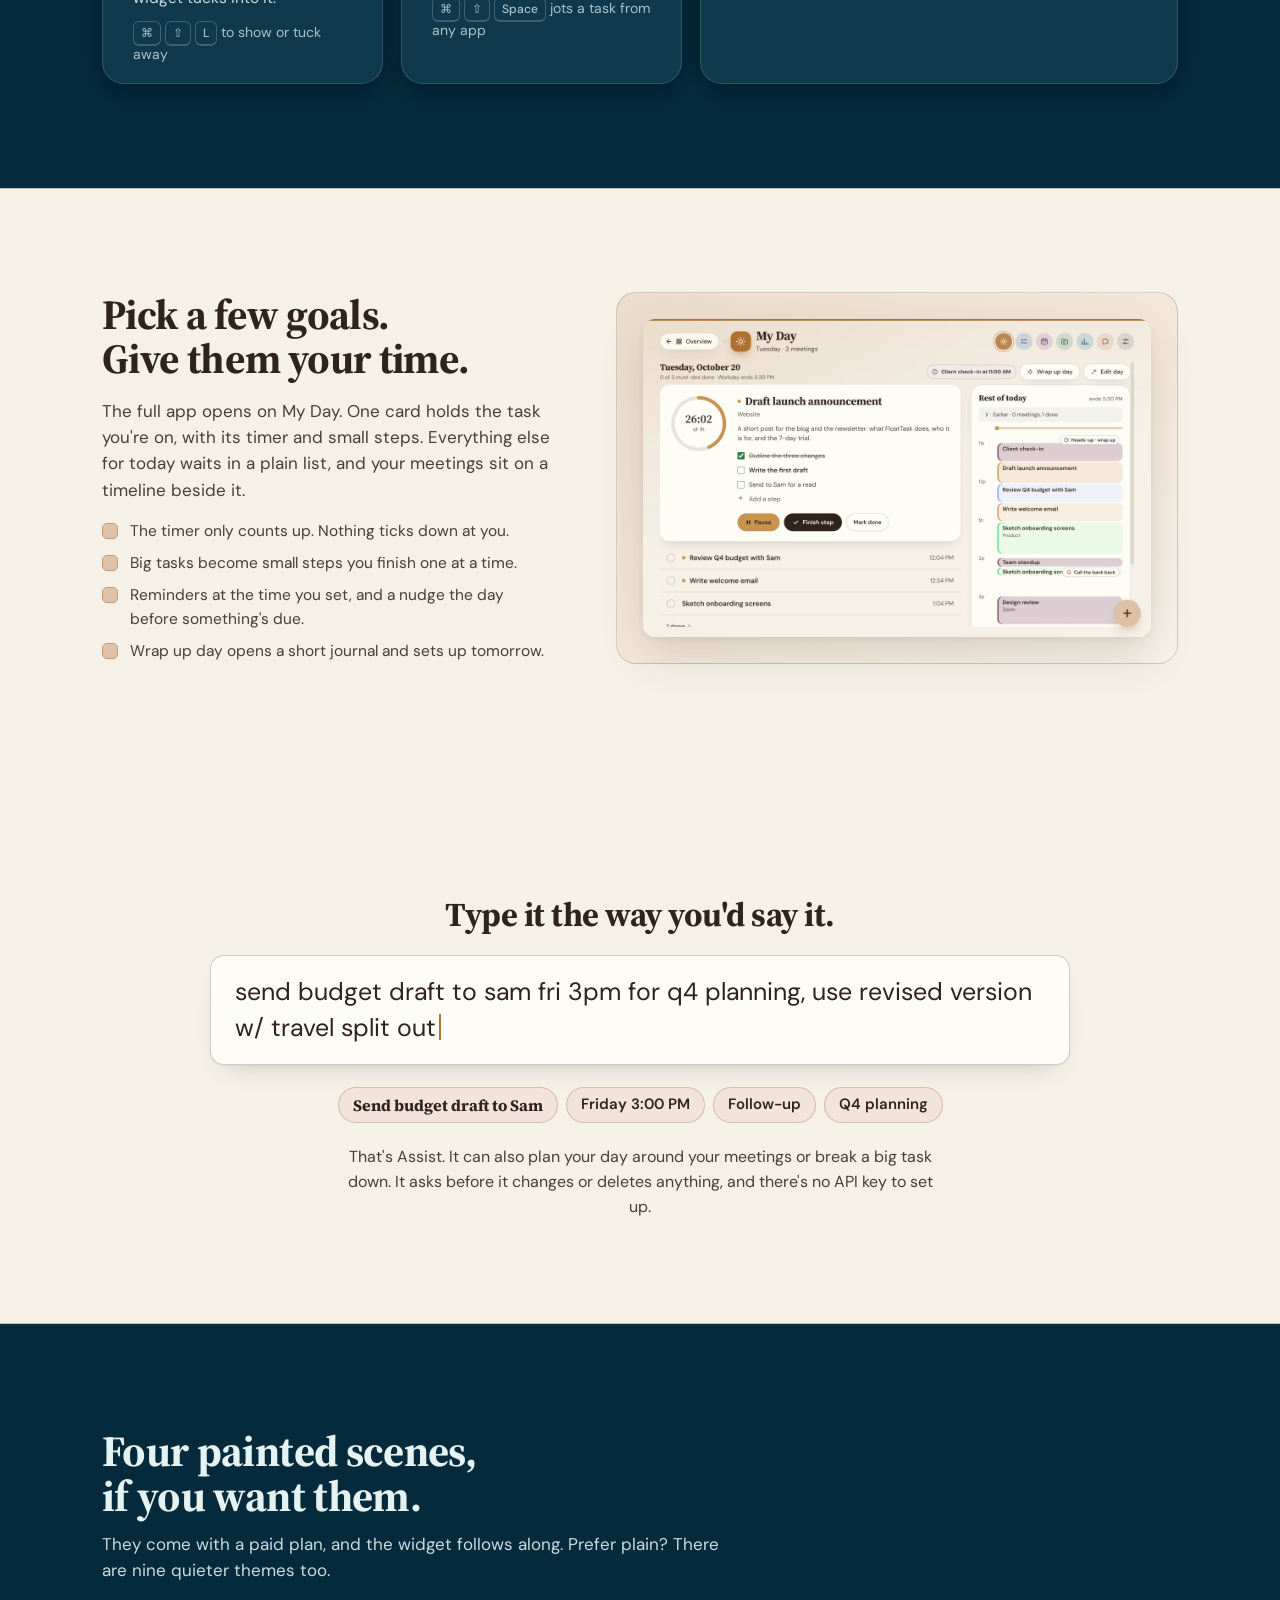
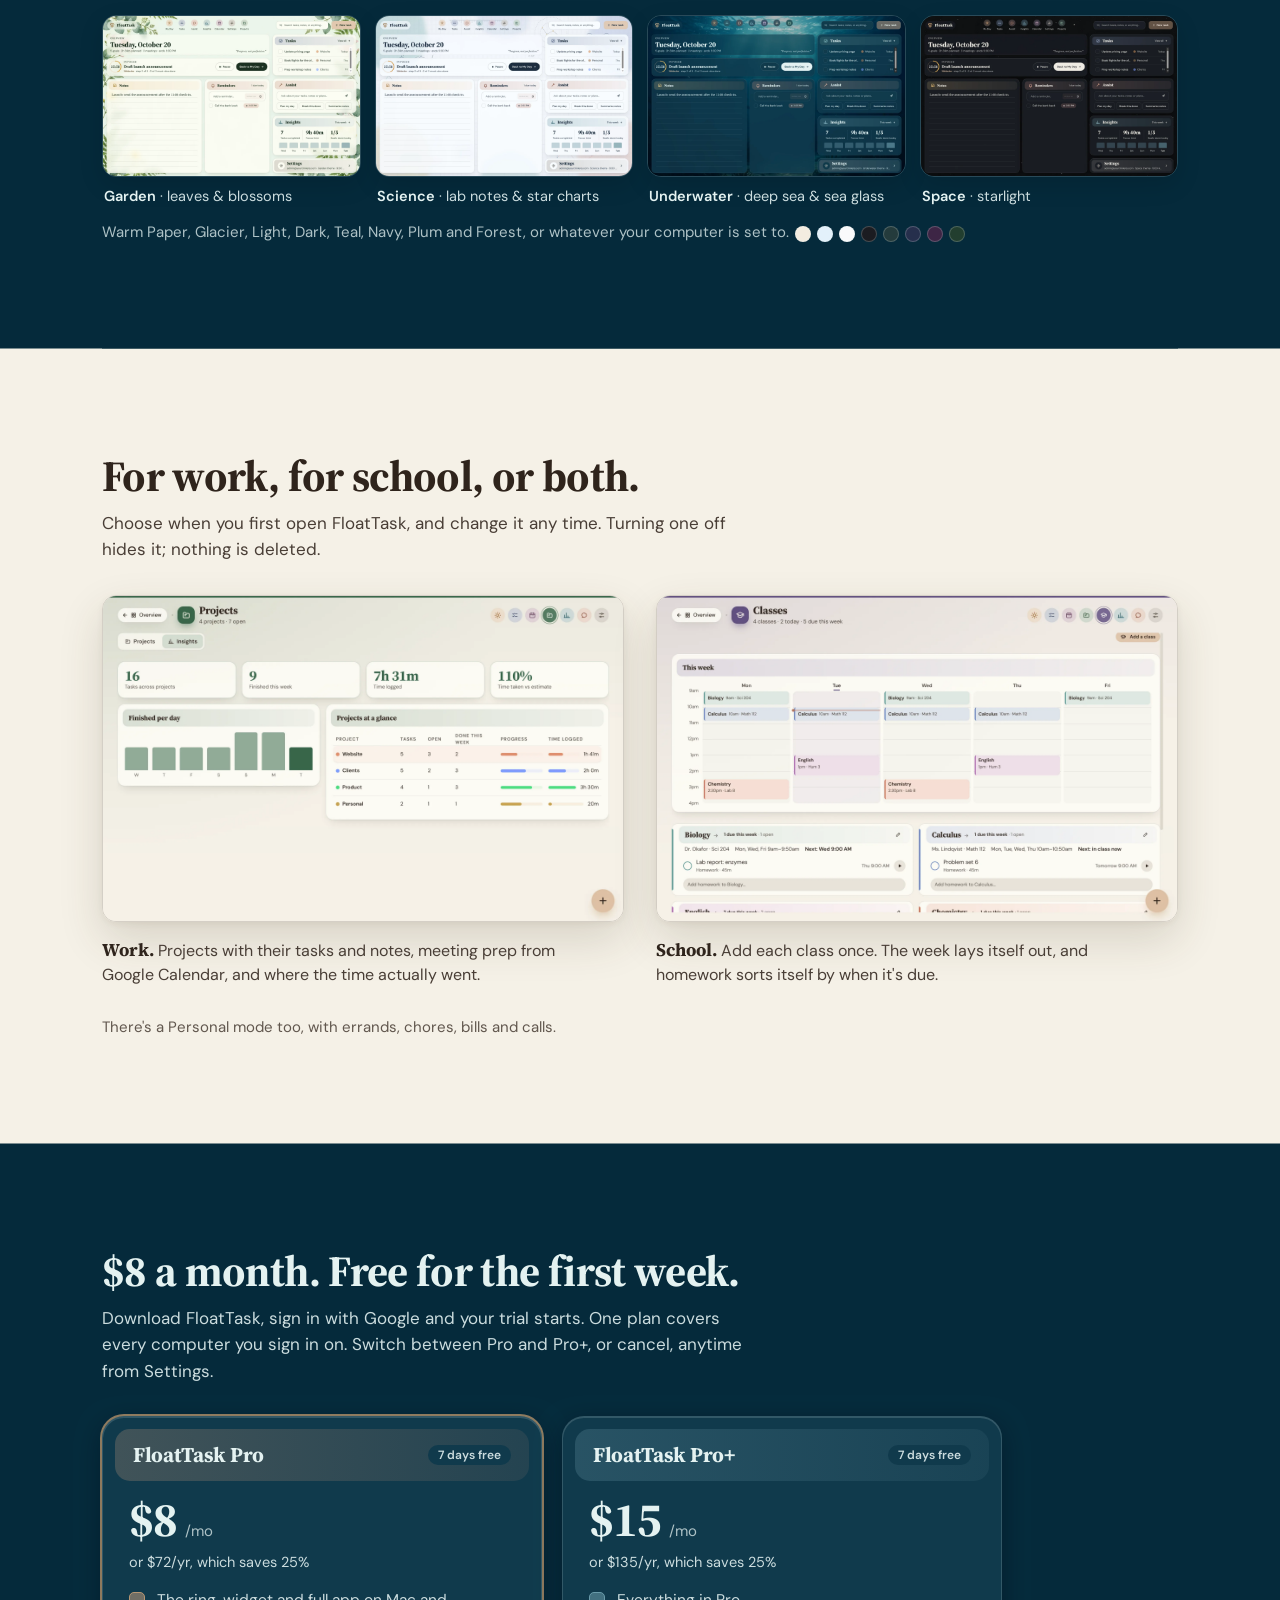
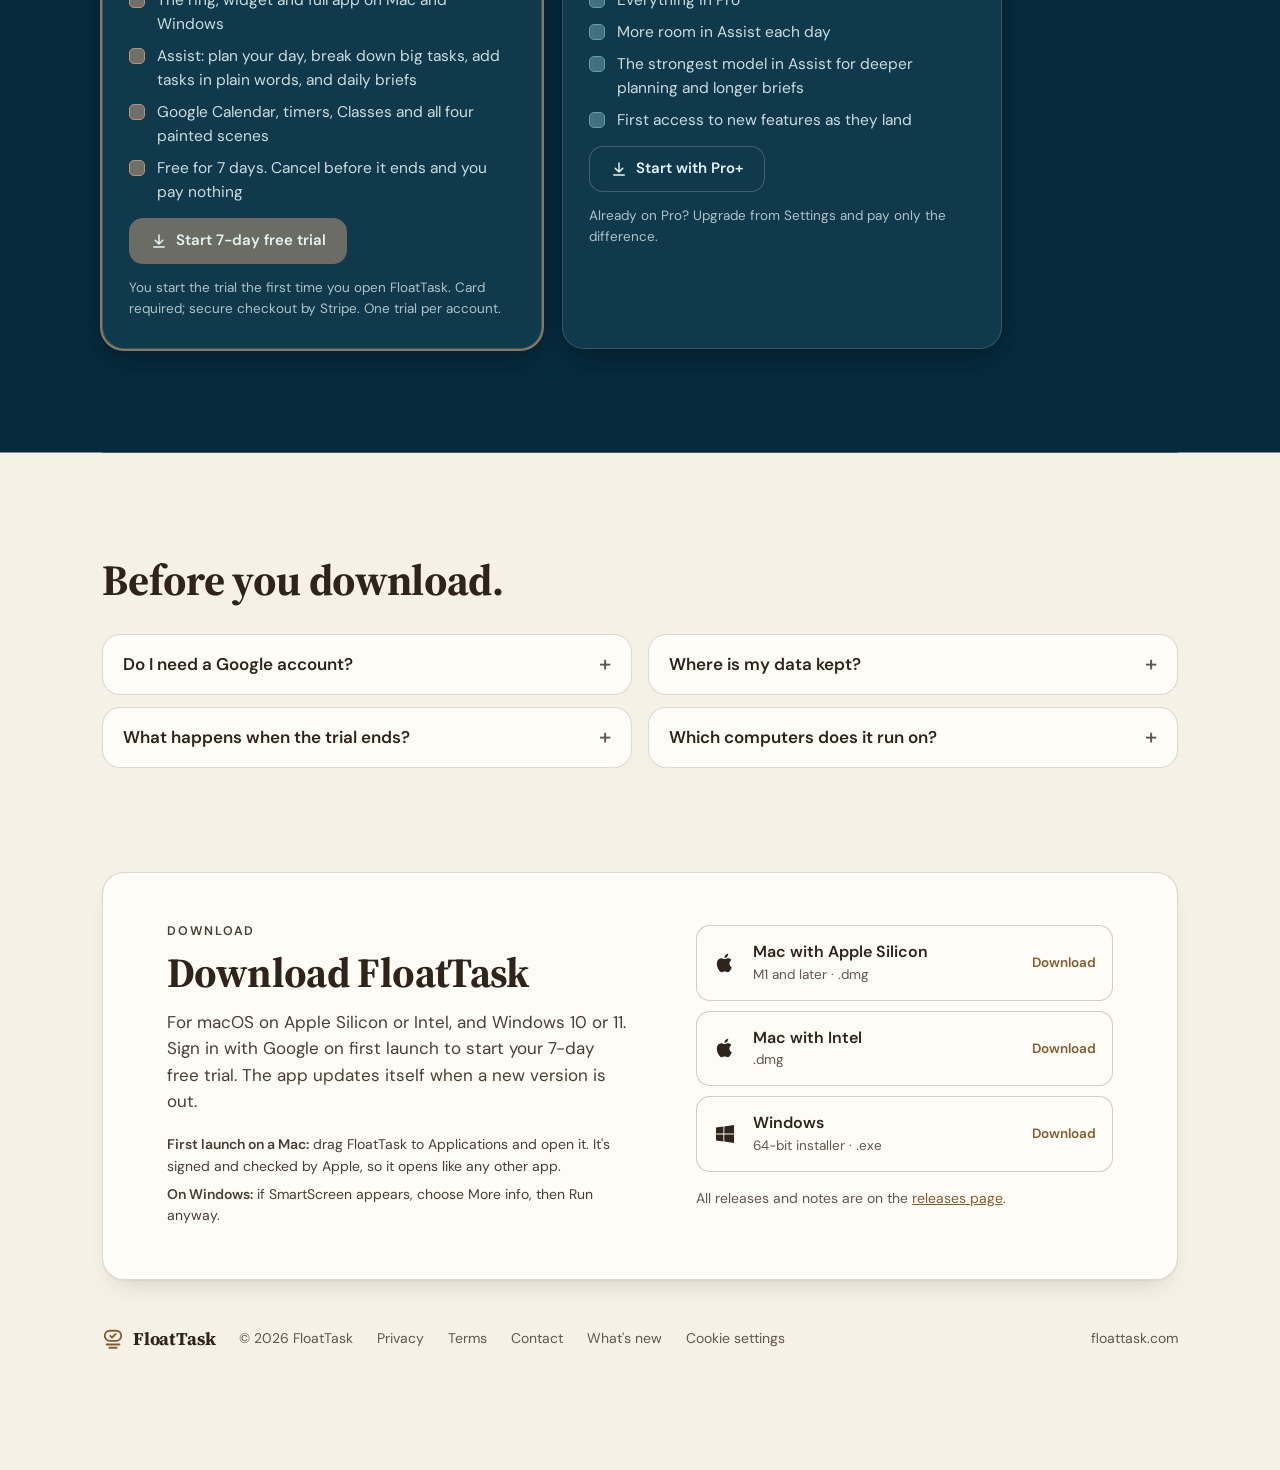
==== commit c5984eb4: "Update site from 820f545" ====
--- a/index.html
+++ b/index.html
@@ -262,6 +262,188 @@
 .pane figcaption b { color: var(--ink); font-family: var(--f-serif); font-size: 18px; }
 .also-line { margin: clamp(20px, 3vw, 28px) 0 0; color: var(--muted); font-size: 15px; }
 @media (max-width: 760px) { .pair { grid-template-columns: 1fr; } }
+
+/* ---------- the silent walk-through: a sketched computer, FloatTask drawn for real ----------
+   Everything inside .desk is sized in cqw of the desk, so the scene scales like a video.
+   data-beat on .reel picks the moment; data-app picks which sketched app sits behind. */
+.sr-only { position: absolute; width: 1px; height: 1px; padding: 0; margin: -1px; overflow: hidden; clip: rect(0 0 0 0); white-space: nowrap; border: 0; }
+.reel { margin: 0 auto clamp(36px, 5vw, 56px); max-width: 900px; display: grid; gap: 16px; --pen: color-mix(in oklab, var(--ink) 70%, transparent); }
+.pc { width: 100%; }
+.pc .bezel { background: var(--surface); border: 2px solid var(--pen); border-radius: clamp(14px, 2.2vw, 22px); padding: clamp(6px, 1.3vw, 13px); box-shadow: var(--shadow); }
+.pc .neck { width: 13%; height: clamp(14px, 2.6vw, 28px); margin: 0 auto; background: var(--surface); border-inline: 2px solid var(--pen); }
+.pc .foot { width: 32%; height: clamp(8px, 1.3vw, 13px); margin: 0 auto; background: var(--surface); border: 2px solid var(--pen); border-radius: 999px; }
+.screen { position: relative; overflow: hidden; border-radius: clamp(6px, 1vw, 10px); border: 1.5px solid var(--line-strong); container-type: inline-size; isolation: isolate; }
+.desk { position: relative; width: 100%; aspect-ratio: 16 / 10; container-type: inline-size; overflow: hidden;
+  background: color-mix(in oklab, var(--a-insights) 30%, var(--bg)); font-family: var(--f-body); color: var(--ink); }
+.desk .blob { position: absolute; border-radius: 50%; background: color-mix(in oklab, var(--a-insights) 18%, var(--bg)); }
+.desk .b1 { width: 60cqw; height: 60cqw; right: -18cqw; top: -22cqw; }
+.desk .b2 { width: 44cqw; height: 44cqw; left: -14cqw; bottom: -26cqw; background: color-mix(in oklab, var(--a-projects) 16%, var(--bg)); }
+.strip { position: absolute; inset: 0 0 auto; height: 2.6cqw; display: flex; align-items: center; gap: 1.2cqw; padding: 0 1.8cqw;
+  background: color-mix(in oklab, var(--surface) 72%, transparent); }
+.strip i { width: 3.4cqw; height: .7cqw; border-radius: 99px; background: color-mix(in oklab, var(--ink) 20%, transparent); }
+.strip .dot { width: 1.1cqw; height: 1.1cqw; border-radius: 50%; }
+.strip .end { margin-left: auto; width: 5cqw; }
+
+/* sketched apps, softened so FloatTask is the only crisp thing on screen */
+.win { position: absolute; left: 4.5cqw; top: 5.4cqw; width: 58cqw; height: 46cqw; border-radius: 1.3cqw; overflow: hidden;
+  background: var(--surface); border: 1px solid var(--line); box-shadow: 0 1.6cqw 3.6cqw oklch(0 0 0 / .16);
+  filter: blur(.11cqw) saturate(.85); opacity: 0; transition: opacity .6s ease; }
+.reel[data-app="doc"] .win.doc, .reel[data-app="sheet"] .win.sheet, .reel[data-app="call"] .win.call { opacity: 1; }
+.win .tb, .md .tb { height: 3cqw; display: flex; align-items: center; gap: .65cqw; padding: 0 1.3cqw; background: var(--raised); border-bottom: 1px solid var(--line); }
+.win .tb i, .md .tb i { width: .95cqw; height: .95cqw; border-radius: 50%; background: color-mix(in oklab, var(--ink) 18%, transparent); }
+.win .body { padding: 3.4cqw 4.4cqw; display: grid; gap: 1.35cqw; }
+.win .ln { display: block; height: 1cqw; border-radius: 99px; background: color-mix(in oklab, var(--ink) 12%, transparent); }
+.win .ln.h { height: 2.1cqw; margin-bottom: .8cqw; background: color-mix(in oklab, var(--ink) 22%, transparent); }
+.win .gap { height: .6cqw; }
+.win .grid { display: grid; grid-template-columns: 1.6fr repeat(4, 1fr); }
+.win .grid span { height: 5.6cqw; border-right: 1px solid var(--line); border-bottom: 1px solid var(--line); display: flex; align-items: center; padding: 0 1cqw; }
+.win .grid span b { height: .95cqw; border-radius: 99px; background: color-mix(in oklab, var(--ink) 13%, transparent); }
+.win .grid .hd { height: 3.6cqw; background: color-mix(in oklab, var(--a-projects) 16%, var(--surface)); }
+.win.call { background: oklch(0.27 0.014 258); }
+.win .tiles { display: grid; grid-template-columns: 1fr 1fr; gap: 1cqw; padding: 1.2cqw; height: calc(100% - 3cqw - 6cqw); }
+.win .tiles span { position: relative; overflow: hidden; border-radius: 1cqw; background: color-mix(in oklab, var(--a-tasks) 30%, var(--raised)); }
+.win .tiles span:nth-child(2) { background: color-mix(in oklab, var(--a-projects) 30%, var(--raised)); }
+.win .tiles span:nth-child(3) { background: color-mix(in oklab, var(--a-calendar) 26%, var(--raised)); }
+.win .tiles span:nth-child(4) { background: color-mix(in oklab, var(--a-myday) 30%, var(--raised)); }
+.win .tiles .head { position: absolute; left: 50%; top: 22%; width: 5.4cqw; height: 5.4cqw; translate: -50% 0; border-radius: 50%; background: color-mix(in oklab, var(--ink) 30%, var(--surface)); }
+.win .tiles .body { position: absolute; left: 50%; bottom: -3cqw; width: 12cqw; height: 8cqw; translate: -50% 0; border-radius: 50% 50% 0 0; background: color-mix(in oklab, var(--ink) 30%, var(--surface)); }
+.win .ctl { height: 6cqw; display: flex; align-items: center; justify-content: center; gap: 1.4cqw; }
+.win .ctl i { width: 3.2cqw; height: 3.2cqw; border-radius: 50%; background: color-mix(in oklab, var(--surface) 30%, transparent); }
+.win .ctl .end { background: color-mix(in oklab, var(--danger) 70%, var(--surface)); }
+
+/* the ring: a round disc, its timer pill just outside the upper right, filled with gold while it runs */
+.fr { position: absolute; right: 10cqw; bottom: 10cqw; width: 6.4cqw; height: 6.4cqw; border-radius: 50%; background: var(--surface); color: var(--gold-text);
+  box-shadow: 0 0 0 1px var(--line-strong), 0 1.4cqw 3cqw oklch(0 0 0 / .24); display: grid; place-items: center; z-index: 3;
+  opacity: 0; scale: .6; transition: opacity .38s cubic-bezier(.2,.8,.2,1), scale .38s cubic-bezier(.2,.8,.2,1); }
+.fr .arc { position: absolute; inset: .4cqw; width: calc(100% - .8cqw); height: calc(100% - .8cqw); rotate: -90deg; }
+.fr .mark { width: 2.6cqw; height: 2.6cqw; }
+.fr .t { position: absolute; left: 80%; bottom: 82%; padding: .45cqw .9cqw; border-radius: 999px; background: var(--gold); color: var(--gold-ink);
+  font: 700 1.35cqw/1 var(--f-body); font-variant-numeric: tabular-nums lining-nums; box-shadow: 0 .5cqw 1.2cqw oklch(0 0 0 / .16); white-space: nowrap; }
+.desk svg circle { fill: none; stroke-width: 6; stroke-linecap: round; }
+.desk svg .trk { stroke: color-mix(in oklab, var(--ink) 10%, transparent); }
+.desk svg .val { stroke: var(--gold); transition: stroke-dasharray .6s ease; }
+.reel:is([data-beat="0"], [data-beat="6"]) .fr { opacity: 1; scale: 1; }
+
+/* the widget, and the heads-up above it */
+.corner { position: absolute; right: 4cqw; bottom: 10cqw; width: 27cqw; display: flex; flex-direction: column; align-items: flex-end; gap: 1cqw; z-index: 4; }
+.fh { display: flex; align-items: center; gap: .8cqw; padding: .9cqw 1.4cqw; border-radius: 999px; background: var(--surface); border: 1px solid var(--line-strong);
+  font: 600 1.25cqw/1.2 var(--f-body); color: var(--ink); box-shadow: 0 .8cqw 2cqw oklch(0 0 0 / .16); white-space: nowrap;
+  opacity: 0; translate: 0 1cqw; transition: opacity .38s cubic-bezier(.2,.8,.2,1), translate .38s cubic-bezier(.2,.8,.2,1); }
+.fh svg { width: 1.5cqw; height: 1.5cqw; color: color-mix(in oklab, var(--a-calendar) 85%, var(--ink)); }
+.reel[data-beat="4"] .fh { opacity: 1; translate: 0 0; }
+.fw { width: 100%; padding: 1.5cqw; border-radius: 2.1cqw; background: var(--surface); box-shadow: 0 0 0 1px var(--line-strong), 0 2.4cqw 4.6cqw oklch(0 0 0 / .3);
+  display: grid; gap: .5cqw; transform-origin: 70% 100%;
+  transition: opacity .38s cubic-bezier(.2,.8,.2,1), scale .38s cubic-bezier(.2,.8,.2,1), translate .38s cubic-bezier(.2,.8,.2,1); }
+.reel:is([data-beat="0"], [data-beat="6"]) .fw { opacity: 0; scale: .3; translate: -3cqw 0; pointer-events: none; }
+.fw-head { margin: 0 0 .4cqw; font: 600 1.2cqw/1 var(--f-body); color: var(--ink-2); }
+.fw-done { margin: 0; display: grid; grid-template-columns: 1.8cqw 1fr; gap: .8cqw; align-items: center; padding: 0 1cqw; border-radius: 1.2cqw;
+  background: var(--ok-soft); font: 400 1.15cqw/1.3 var(--f-body); color: var(--ink-2);
+  max-height: 0; opacity: 0; overflow: hidden; transition: max-height .38s cubic-bezier(.2,.8,.2,1), opacity .38s ease, padding .38s cubic-bezier(.2,.8,.2,1); }
+.fw-done svg { width: 1.8cqw; height: 1.8cqw; color: var(--ok); }
+.fw-done b { color: var(--ink); font-weight: 600; }
+.reel[data-beat="2"] .fw-done { max-height: 8cqw; opacity: 1; padding: 1cqw; }
+.fw-focus { display: grid; grid-template-columns: 7cqw 1fr; gap: 1.3cqw; align-items: center; margin: .4cqw 0 .6cqw; }
+.fw-focus .big { position: relative; width: 7cqw; height: 7cqw; display: grid; place-items: center; font: 600 1.6cqw/1 var(--f-serif); font-variant-numeric: tabular-nums lining-nums; }
+.fw-focus .big svg { position: absolute; inset: 0; rotate: -90deg; }
+.fw-focus b { display: block; font: 600 1.5cqw/1.2 var(--f-serif); }
+.fw-focus small { display: block; margin-top: .3cqw; font-size: 1.1cqw; color: var(--muted); }
+.fw-row { display: grid; grid-template-columns: 1.7cqw minmax(0, 1fr) auto; gap: 1cqw; align-items: center; padding: .8cqw .8cqw .8cqw .6cqw; border-radius: 1.2cqw;
+  font: 600 1.22cqw/1.25 var(--f-body); transition: background-color .38s ease; }
+.fw-row small { display: block; font-size: 1.02cqw; font-weight: 400; color: var(--muted); }
+.fw-row em { font-style: normal; font-size: 1.15cqw; color: var(--ink-2); font-variant-numeric: tabular-nums lining-nums; }
+.fw-row .chk { width: 1.7cqw; height: 1.7cqw; border-radius: 50%; border: .22cqw solid var(--c); box-sizing: border-box; display: grid; place-items: center; transition: background-color .3s ease; }
+.fw-row.run { background: color-mix(in oklab, var(--a-myday) 18%, var(--surface)); }
+.fw-row.done .chk { background: var(--c); }
+.fw-row.done .chk::after { content: ""; width: .7cqw; height: .38cqw; border-left: .2cqw solid var(--surface); border-bottom: .2cqw solid var(--surface); rotate: -45deg; translate: 0 -.08cqw; }
+.fw-row.done > span { color: var(--muted); text-decoration: line-through; }
+
+/* the full app, full screen; the widget steps aside while it's in front */
+.md { position: absolute; inset: 2.6cqw 0 0 0; z-index: 5; background: var(--bg); padding: 2.4cqw 3cqw 9cqw; display: grid; grid-template-rows: auto 1fr; gap: 1.8cqw;
+  opacity: 0; translate: 0 1.6cqw; pointer-events: none; transition: opacity .38s cubic-bezier(.2,.8,.2,1), translate .38s cubic-bezier(.2,.8,.2,1); }
+.reel[data-beat="5"] .md { opacity: 1; translate: 0 0; }
+.reel[data-beat="5"] :is(.corner, .fr) { opacity: 0 !important; }
+.md-top { display: flex; align-items: baseline; gap: 1.2cqw; }
+.md-top b { font: 700 3.4cqw/1 var(--f-serif); color: var(--area-myday-text); }
+.md-top small { font-size: 1.35cqw; color: var(--muted); }
+.md-pill { align-self: center; padding: .9cqw 1.6cqw; border-radius: 1.2cqw; background: var(--primary); font: 600 1.2cqw/1 var(--f-body); }
+.md-top .md-pill:first-of-type { margin-left: auto; }
+.md-pill.quiet { background: var(--surface); box-shadow: inset 0 0 0 1px var(--line-strong); }
+.md .k { display: block; font: 600 1cqw/1 var(--f-body); letter-spacing: .1em; text-transform: uppercase; color: var(--muted); }
+.md-cols { display: grid; grid-template-columns: 1.2fr 1fr 1fr; gap: 1.8cqw; min-height: 0; }
+.md-mid { display: grid; gap: 1.8cqw; align-content: start; }
+.md-card { margin: 0; padding: 1.6cqw; border-radius: 2cqw; background: var(--surface); border: 1px solid var(--line); display: grid; gap: .8cqw; align-content: start; min-width: 0; }
+.md-now { justify-items: start; }
+.md-clock { position: relative; width: 14cqw; height: 14cqw; display: grid; place-items: center; justify-self: center; margin: .4cqw 0; }
+.md-clock svg { position: absolute; inset: 0; rotate: -90deg; }
+.md-clock .ticks line { stroke: color-mix(in oklab, var(--ink) 18%, transparent); stroke-width: 1.4; stroke-linecap: round; }
+.md-clock .ticks line.on { stroke: var(--gold); }
+.md-clock span { display: grid; justify-items: center; gap: .3cqw; }
+.md-clock b { font: 600 3cqw/1 var(--f-serif); font-variant-numeric: tabular-nums lining-nums; }
+.md-clock small { font-size: 1.1cqw; color: var(--muted); }
+.md-plan { margin: 0; justify-self: center; font-size: 1.1cqw; color: var(--muted); }
+.md-title { font: 600 1.9cqw/1.15 var(--f-serif); }
+.md-steps { list-style: none; margin: 0; padding: 0; display: grid; gap: .25cqw; width: 100%; font-size: 1.2cqw; color: var(--ink-2); }
+.md-steps li { display: flex; align-items: center; gap: .8cqw; padding: .4cqw .8cqw; border-radius: .9cqw; }
+.md-steps li::before { content: ""; flex: none; width: 1.2cqw; height: 1.2cqw; border-radius: .35cqw; border: .16cqw solid var(--line-strong); box-sizing: border-box; }
+.md-steps .ok { color: var(--muted); text-decoration: line-through; }
+.md-steps .ok::before { background: var(--ok); border-color: var(--ok); }
+.md-steps .on { background: var(--gold-soft); color: var(--ink); font-weight: 600; }
+.md-btn { padding: .9cqw 1.6cqw; border-radius: 1.2cqw; background: var(--ink); color: var(--surface); font: 600 1.2cqw/1 var(--f-body); }
+.md-next small { font-size: 1.1cqw; color: var(--muted); }
+.md-next b { font: 600 1.6cqw/1.2 var(--f-serif); }
+.md-must p { margin: 0; display: flex; align-items: center; gap: .9cqw; font: 600 1.25cqw/1.25 var(--f-body); }
+.md-must p::before { content: ""; flex: none; width: 1.5cqw; height: 1.5cqw; border-radius: 50%; border: .2cqw solid var(--a-projects); box-sizing: border-box; }
+.md-must p.ok { color: var(--muted); text-decoration: line-through; }
+.md-must p.ok::before { background: var(--a-projects); }
+.md-must p.on { color: var(--ink); } .md-must p.on::before { border-color: var(--gold); }
+.md-must small { font-size: 1.1cqw; color: var(--muted); }
+.md-rest { gap: .6cqw; }
+.md-rest p { margin: 0; display: flex; gap: 1cqw; align-items: center; padding: .7cqw 1cqw; border-radius: .9cqw; font: 600 1.15cqw/1.2 var(--f-body); border-left: .35cqw solid; }
+.md-rest time { width: 3.4cqw; font-weight: 400; color: var(--muted); font-variant-numeric: tabular-nums; }
+.md-rest .hu { border: 0; padding: .3cqw 0; font-weight: 400; color: var(--ink-2); }
+.md-rest .mt { background: color-mix(in oklab, var(--a-calendar) 14%, var(--surface)); border-color: var(--a-calendar); }
+.md-rest .gl { background: color-mix(in oklab, var(--a-myday) 16%, var(--surface)); border-color: var(--a-myday); }
+.md-rest .wu { background: var(--surface); border-color: var(--line-strong); color: var(--ink-2); }
+
+/* the pointer that moves the widget */
+.cursor { position: absolute; left: 0; top: 0; width: 2.6cqw; height: 2.6cqw; z-index: 7; opacity: 0; pointer-events: none;
+  filter: drop-shadow(0 .3cqw .5cqw oklch(0 0 0 / .3)); transition: opacity .2s ease; }
+.corner, .fr { translate: var(--dx, 0) 0; }
+.fw.held { box-shadow: 0 0 0 1px var(--line-strong), 0 3.6cqw 6cqw oklch(0 0 0 / .38); translate: 0 -.4cqw; }
+/* between loops the whole desk fades so nothing jumps back */
+.desk { transition: opacity .3s ease; }
+.reel.wrap .desk { opacity: 0; }
+
+/* at rest the widget and ring are see-through, like the app's widget; solid while the pointer is on them */
+.reel { --rest: .6; }
+.corner { opacity: var(--rest); transition: opacity .25s ease; }
+.reel.hover .corner { opacity: 1; }
+.fr { transition: opacity .38s cubic-bezier(.2,.8,.2,1), scale .38s cubic-bezier(.2,.8,.2,1), background-color .25s ease; }
+.reel:not(.hover) .fr { background: color-mix(in oklab, var(--surface) 55%, transparent); }
+.reel:not(.hover) .fr .t { opacity: .75; }
+
+/* closed captions: the only words in the walk-through, no voice */
+.cc { position: absolute; left: 50%; bottom: 2.2cqw; translate: -50% 0; z-index: 6; margin: 0; width: max-content; max-width: min(72cqw, calc(100% - 24px));
+  padding: .55em 1em; border-radius: .45em; background: oklch(0.17 0.01 270 / .84); color: oklch(0.985 0 0);
+  font: 600 max(13px, 1.9cqw)/1.35 var(--f-body); text-align: center; text-wrap: balance; transition: opacity .25s ease; }
+.cc.swap { opacity: 0; }
+
+.reel-bar { display: flex; flex-wrap: wrap; align-items: center; justify-content: center; gap: 10px 14px; }
+.reel-bar .btn svg { width: 12px; height: 12px; }
+.reel-note { font-size: 14px; color: var(--ink-2); }
+
+/* phones: the camera moves in on the corner where FloatTask lives */
+@media (max-width: 600px) {
+  .desk { width: 165%; margin-left: -65%; }
+  .corner { bottom: 15cqw; } .fr { bottom: 17cqw; }
+  .md { padding-left: 41cqw; } .md-cols { grid-template-columns: 1.2fr 1fr; } .md-mid { display: none; }
+  .reel-note .long { display: none; }
+}
+/* reduced motion: nothing travels or scales; scenes only cross-fade, and nothing plays until asked */
+@media (prefers-reduced-motion: reduce) {
+  .fr, .fw { scale: none !important; }
+  .fh, .md { translate: none !important; scale: none !important; transition: opacity .2s ease; }
+}
 </style>
 <script src="/consent.js" defer></script>
 </head>
@@ -347,6 +529,102 @@
         <h2 id="how-h">It stays on your screen until you tell it to go.</h2>
         <p>The ring, the widget and the full app show the same day. Start a timer in one and it's running in the others.</p>
       </div>
+      <figure class="reel" id="reel" data-beat="1" data-app="doc" aria-labelledby="reel-cap">
+        <div class="pc" aria-hidden="true">
+          <div class="bezel">
+            <div class="screen">
+              <div class="desk">
+                <i class="blob b1"></i><i class="blob b2"></i>
+                <div class="strip"><i class="dot"></i><i></i><i></i><i></i><i class="end"></i></div>
+
+                <!-- someone else's apps, drawn as a sketch -->
+                <div class="win doc"><div class="tb"><i></i><i></i><i></i></div>
+                  <div class="body"><b class="ln h" style="width:46%"></b><b class="ln" style="width:92%"></b><b class="ln" style="width:86%"></b><b class="ln" style="width:70%"></b><b class="gap"></b><b class="ln" style="width:90%"></b><b class="ln" style="width:80%"></b><b class="ln" style="width:58%"></b><b class="gap"></b><b class="ln" style="width:88%"></b><b class="ln" style="width:64%"></b></div></div>
+                <div class="win sheet"><div class="tb"><i></i><i></i><i></i></div>
+                  <div class="grid">
+                    <span class="hd"></span><span class="hd"></span><span class="hd"></span><span class="hd"></span><span class="hd"></span>
+                    <span><b style="width:70%"></b></span><span><b style="width:40%"></b></span><span><b style="width:55%"></b></span><span><b style="width:35%"></b></span><span><b style="width:50%"></b></span>
+                    <span><b style="width:60%"></b></span><span><b style="width:45%"></b></span><span><b style="width:30%"></b></span><span><b style="width:52%"></b></span><span><b style="width:40%"></b></span>
+                    <span><b style="width:80%"></b></span><span><b style="width:35%"></b></span><span><b style="width:50%"></b></span><span><b style="width:44%"></b></span><span><b style="width:60%"></b></span>
+                    <span><b style="width:55%"></b></span><span><b style="width:50%"></b></span><span><b style="width:42%"></b></span><span><b style="width:38%"></b></span><span><b style="width:30%"></b></span>
+                    <span><b style="width:65%"></b></span><span><b style="width:30%"></b></span><span><b style="width:58%"></b></span><span><b style="width:46%"></b></span><span><b style="width:52%"></b></span>
+                    <span><b style="width:48%"></b></span><span><b style="width:42%"></b></span><span><b style="width:36%"></b></span><span><b style="width:60%"></b></span><span><b style="width:44%"></b></span>
+                  </div></div>
+                <div class="win call"><div class="tb"><i></i><i></i><i></i></div>
+                  <div class="tiles"><span><i class="head"></i><i class="body"></i></span><span><i class="head"></i><i class="body"></i></span><span><i class="head"></i><i class="body"></i></span><span><i class="head"></i><i class="body"></i></span></div>
+                  <div class="ctl"><i></i><i></i><i class="end"></i></div></div>
+
+                <!-- FloatTask: the full app, full screen (the widget hides while it's in front) -->
+                <div class="md">
+                  <div class="md-top">
+                    <b>My Day</b><small>Fri, Oct 23</small>
+                    <span class="md-pill">Plan my day</span><span class="md-pill quiet">Wrap up day</span>
+                  </div>
+                  <div class="md-cols">
+                    <section class="md-card md-now">
+                      <span class="k">Now</span>
+                      <div class="md-clock"><svg viewBox="0 0 100 100"><g class="ticks" data-ticks></g><circle class="trk" cx="50" cy="50" r="38"/><circle class="val" cx="50" cy="50" r="38" data-arc="md"/></svg>
+                        <span><b data-time="2">0:00</b><small>Focusing</small></span></div>
+                      <p class="md-plan">30m planned</p>
+                      <b class="md-title">Review homepage copy</b>
+                      <ul class="md-steps"><li class="ok">Read the hero</li><li class="on">Check the prices</li><li>Fix the FAQ</li></ul>
+                      <span class="md-btn">Finish this step</span>
+                    </section>
+                    <div class="md-mid">
+                      <section class="md-card md-next"><span class="k">Next</span><small>11:30 AM, after Client check-in</small><b>Read chapter 4</b><small>0:00 so far · 45m planned</small></section>
+                      <section class="md-card md-must"><span class="k">Must-dos</span>
+                        <p class="ok">Draft launch announcement</p><p class="on">Review homepage copy</p><p>Read chapter 4</p>
+                        <small>+2 if there's time</small></section>
+                    </div>
+                    <section class="md-card md-rest"><span class="k">Rest of today</span>
+                      <p class="hu">Client check-in in 10 min</p>
+                      <p class="mt"><time>11:00</time>Client check-in</p>
+                      <p class="gl"><time>11:30</time>Read chapter 4</p>
+                      <p class="mt"><time>1:00</time>Team sync</p>
+                      <p class="gl"><time>2:00</time>Plan the newsletter</p>
+                      <p class="wu"><time>5:30</time>Wrap up day</p>
+                    </section>
+                  </div>
+                </div>
+
+                <!-- a pointer, for moving the widget -->
+                <svg class="cursor" viewBox="0 0 24 24" aria-hidden="true"><path d="M5 3.2v16.6l4.4-4.2 2.9 6.6 3-1.3-2.9-6.5h6.1z" fill="oklch(0.985 0 0)" stroke="oklch(0.2 0.01 270)" stroke-width="1.4" stroke-linejoin="round"/></svg>
+
+                <!-- FloatTask: the ring, and the widget it opens into -->
+                <div class="fr"><svg class="arc" viewBox="0 0 100 100"><circle class="trk" cx="50" cy="50" r="44"/><circle class="val" cx="50" cy="50" r="44" data-arc="ring"/></svg>
+                  <svg class="mark" viewBox="0 0 24 24"><use href="#mark"/></svg><span class="t" data-time="run">37:50</span></div>
+                <div class="corner">
+                  <p class="fh"><svg viewBox="0 0 24 24" fill="none" stroke="currentColor" stroke-width="2" stroke-linecap="round" stroke-linejoin="round"><rect x="3.5" y="5" width="17" height="15" rx="2.5"/><path d="M3.5 10h17M8 3v4M16 3v4"/></svg>Client check-in in 10 min</p>
+                  <div class="fw">
+                    <p class="fw-head">Today · <span data-done-n>0</span> of 3 done</p>
+                    <p class="fw-done"><svg viewBox="0 0 24 24" fill="none" stroke="currentColor" stroke-width="2.6" stroke-linecap="round" stroke-linejoin="round"><path d="m5 12.5 4.5 4.5L19 7.5"/></svg><span><b>Draft launch announcement is done.</b> 38 min</span></p>
+                    <div class="fw-focus"><div class="big"><svg viewBox="0 0 100 100"><circle class="trk" cx="50" cy="50" r="44"/><circle class="val" cx="50" cy="50" r="44" data-arc="focus"/></svg><span data-time="run">37:50</span></div>
+                      <div><b data-focus-name>Draft launch announcement</b><small data-focus-sub>Website · running</small></div></div>
+                    <div class="fw-row r1" style="--c: var(--a-projects)"><i class="chk"></i><span>Draft launch announcement<small>Website · goal 1</small></span><em data-time="1">37:50</em></div>
+                    <div class="fw-row r2" style="--c: var(--a-projects)"><i class="chk"></i><span>Review homepage copy<small>Website · goal 2</small></span><em data-time="2">0:00</em></div>
+                    <div class="fw-row r3" style="--c: var(--a-classes)"><i class="chk"></i><span>Read chapter 4<small>History · goal 3</small></span><em>0:00</em></div>
+                  </div>
+                </div>
+              </div>
+              <p class="cc" data-cc>Open it to see today's goals. The timer counts up.</p>
+            </div>
+          </div>
+          <div class="neck"></div><div class="foot"></div>
+        </div>
+        <figcaption id="reel-cap" class="reel-bar">
+          <button type="button" class="btn quiet small" data-reel-toggle aria-pressed="false"><svg aria-hidden="true"><use href="#pause"/></svg><span>Pause</span></button>
+          <span class="reel-note"><span class="long">A silent, captioned walk-through of FloatTask over other apps. </span>Illustration, not to scale.</span>
+          <ol class="sr-only">
+            <li>FloatTask sits in the corner of your screen as a small ring with a running timer.</li>
+            <li>Open it to see today's goals. The timer counts up.</li>
+            <li>Finish a goal, then start the next.</li>
+            <li>Drag it anywhere on your screen.</li>
+            <li>Switch apps. It stays on top of every one.</li>
+            <li>Open the full app to see your whole day.</li>
+            <li>Close it, and the widget is right where you left it.</li>
+          </ol>
+        </figcaption>
+      </figure>
       <div class="sizes">
         <div class="card size" style="--c: var(--a-myday)">
           <div class="band"><h3>The ring</h3></div>
@@ -642,5 +920,148 @@
   render();
 })();
 </script>
+<script>
+// ---- the silent walk-through in How it works -----------------------------
+// One loop of seven beats. Captions are the only words; there is no sound. It plays while it's on
+// screen, pauses when it scrolls away or the tab is hidden, and waits for Play under reduced motion.
+(() => {
+  const reel = document.getElementById('reel');
+  if (!reel) return;
+  const beats = [
+    { ms: 4000, cc: 'FloatTask sits in the corner of your screen.' },
+    { ms: 4600, cc: "Open it to see today's goals. The timer counts up." },
+    { ms: 4200, cc: 'Finish a goal, then start the next.' },
+    { ms: 6200, cc: 'Drag it anywhere on your screen.' },
+    { ms: 5200, cc: 'Switch apps. It stays on top of every one.' },
+    { ms: 6400, cc: 'Open the full app to see your whole day.' },
+    { ms: 4400, cc: 'Close it, and the widget is right where you left it.' },
+  ];
+  const starts = []; let total = 0;
+  beats.forEach((b) => { starts.push(total); total += b.ms; });
+  const T2 = starts[2], DRAG = 3, SWITCH = 4;
+  const MOVE = -29;                                    // how far the widget is dragged, in cqw of the desk
+  const still = window.matchMedia('(prefers-reduced-motion: reduce)').matches;
+  const CIRC = (r) => 2 * Math.PI * r;
+  const pad = (n) => String(n).padStart(2, '0');
+  const fmt = (s) => { s = Math.floor(s); const h = Math.floor(s / 3600), m = Math.floor((s % 3600) / 60), x = s % 60; return h ? `${h}:${pad(m)}:${pad(x)}` : `${m}:${pad(x)}`; };
+  const ease = (x) => (x <= 0 ? 0 : x >= 1 ? 1 : x < 0.5 ? 2 * x * x : 1 - Math.pow(-2 * x + 2, 2) / 2);
+  const $ = (sel) => reel.querySelector(sel);
+  const $$ = (sel) => reel.querySelectorAll(sel);
+  const desk = $('.desk'), cc = $('[data-cc]'), cursor = $('.cursor'), fw = $('.fw');
+  const rows = [$('.fw-row.r1'), $('.fw-row.r2')];
+  const arcs = { focus: [$('[data-arc="focus"]'), 44], ring: [$('[data-arc="ring"]'), 44], md: [$('[data-arc="md"]'), 38] };
+  const setArc = ([el, r], pct) => el && el.setAttribute('stroke-dasharray', `${(CIRC(r) * Math.max(0.02, Math.min(1, pct))).toFixed(1)} ${CIRC(r).toFixed(1)}`);
+
+  // the full app's clock face: 60 ticks, filled in gold for the minutes of the current hour
+  const tickG = $('[data-ticks]');
+  if (tickG) tickG.innerHTML = Array.from({ length: 60 }, (_, i) => {
+    const a = (i / 60) * 2 * Math.PI, r1 = i % 5 ? 45 : 43.5;
+    return `<line x1="${(50 + r1 * Math.cos(a)).toFixed(2)}" y1="${(50 + r1 * Math.sin(a)).toFixed(2)}" x2="${(50 + 47.5 * Math.cos(a)).toFixed(2)}" y2="${(50 + 47.5 * Math.sin(a)).toFixed(2)}"/>`;
+  }).join('');
+  const ticks = tickG ? [...tickG.children] : [];
+  const MIN_OF_HOUR = 47;                              // it's 10:47 in the story
+
+  // the pointer's path through the loop: [time in ms, where, pressed, shown]. Places are
+  // parts of FloatTask, measured each frame (so it follows the widget while dragging), or spots on the desk.
+  const desk_ = () => desk.getBoundingClientRect();
+  const at = (el, fx, fy, ox = 0, oy = 0) => () => {
+    const d = desk_(), r = el.getBoundingClientRect(), u = d.width / 100;
+    return { x: (r.left - d.left + r.width * fx) / u + ox, y: (r.top - d.top + r.height * fy) / u + oy };
+  };
+  const spot = (x, y) => () => ({ x, y });
+  const P = { ring: at($('.fr'), 0.5, 0.5), head: at(fw, 0, 0, 8, 1.6), check: at($('.fw-row.r1 .chk'), 0.5, 0.5, -0.3, -0.3),
+    park: spot(42, 44), away: spot(28, 30), away2: spot(20, 40), away3: spot(30, 22) };
+  const path = [
+    [0, 'park', 0, 0], [900, 'park', 0, 1], [3200, 'ring', 0, 1], [3550, 'ring', 1, 1], [3800, 'ring', 0, 1],   // click the ring to open
+    [5000, 'head', 0, 1], [5600, 'head', 0, 1], [6800, 'away', 0, 1],                                            // look, then move off: it fades
+    [7700, 'away', 0, 1], [8300, 'check', 0, 1], [8420, 'check', 1, 1], [8650, 'check', 0, 1], [9900, 'away2', 0, 1], // tick goal 1 off
+    [12900, 'away2', 0, 1], [14200, 'head', 0, 1], [14350, 'head', 1, 1], [17550, 'head', 1, 1], [17700, 'head', 0, 1], // drag it
+    [18900, 'away3', 0, 1], [19600, 'away3', 0, 0], [total, 'away3', 0, 0],
+  ];
+  const DRAG_FROM = 14600, DRAG_TO = 17300;
+  const pointer = (t) => {
+    let k = path.findLastIndex((p) => t >= p[0]);
+    const a = path[k], z = path[Math.min(k + 1, path.length - 1)];
+    const f = z[0] > a[0] ? ease((t - a[0]) / (z[0] - a[0])) : 1;
+    const A = P[a[1]](), Z = P[z[1]]();
+    return { x: A.x + (Z.x - A.x) * f, y: A.y + (Z.y - A.y) * f, down: !!a[2], show: !!a[3] };
+  };
+  const over = (pt, el) => {
+    const d = desk_(), r = el.getBoundingClientRect(), u = d.width / 100;
+    const x = (r.left - d.left) / u, y = (r.top - d.top) / u;
+    return pt.x >= x - 0.5 && pt.x <= x + r.width / u + 0.5 && pt.y >= y - 0.5 && pt.y <= y + r.height / u + 0.5;
+  };
+  const putCursor = (x, y, show, down) => {
+    cursor.style.transform = `translate(${x}cqw, ${y}cqw) scale(${down ? 0.88 : 1})`;
+    cursor.style.opacity = show ? '1' : '0';
+  };
+
+  let t = still ? starts[1] + 1500 : 0, beat = -1, ccText = cc.textContent;
+  function draw() {
+    const b = starts.findLastIndex((s) => t >= s);
+    const g1 = 2270 + Math.min(t, T2) / 1000;          // goal 1 started earlier: 37:50 when the loop begins
+    const g2 = Math.max(0, t - T2) / 1000;             // goal 2 starts when goal 1 is done
+    const second = t >= T2;
+    const run = second ? g2 : g1;
+    if (b !== beat) {
+      beat = b;
+      reel.dataset.beat = b;
+      if (beats[b].cc !== ccText) {
+        ccText = beats[b].cc;
+        cc.classList.add('swap');
+        setTimeout(() => { cc.textContent = ccText; cc.classList.remove('swap'); }, 220);
+      }
+      $('[data-focus-name]').textContent = second ? 'Review homepage copy' : 'Draft launch announcement';
+      $('[data-done-n]').textContent = second ? '1' : '0';
+      rows[0].classList.toggle('run', !second); rows[0].classList.toggle('done', second);
+      rows[1].classList.toggle('run', second);
+    }
+
+    // moving the widget: the pointer presses on its header and carries it across
+    const dx = t < DRAG_FROM ? 0 : still ? MOVE : MOVE * ease((t - DRAG_FROM) / (DRAG_TO - DRAG_FROM));
+    reel.style.setProperty('--dx', `${dx}cqw`);
+    const pt = pointer(t);
+    const shown = pt.show && !still;
+    putCursor(pt.x, pt.y, shown, pt.down);
+    const held = shown && pt.down && b === DRAG;
+    fw.classList.toggle('held', held);
+    // solid while the pointer is on it; see-through the rest of the time, so it never gets in the way
+    const ringUp = b === 0 || b === 6;
+    reel.classList.toggle('hover', shown && (held || over(pt, ringUp ? $('.fr') : fw)));
+
+    // the app behind: a document, then a spreadsheet, then a video call while switching apps
+    const sw = starts[SWITCH];
+    reel.dataset.app = t < sw ? 'doc' : t < sw + beats[SWITCH].ms / 2 ? 'sheet' : 'call';
+    // fade the desk out and back in around the loop's seam, so the widget doesn't jump home
+    reel.classList.toggle('wrap', !still && (t > total - 320 || t < 120));
+
+    $$('[data-time="run"]').forEach((el) => { el.textContent = fmt(run); });
+    $$('[data-time="1"]').forEach((el) => { el.textContent = fmt(g1); });
+    $$('[data-time="2"]').forEach((el) => { el.textContent = fmt(g2); });
+    setArc(arcs.focus, second ? g2 / 1800 : g1 / 3600);
+    setArc(arcs.ring, ((second ? 1 : 0) + 0.5) / 3);
+    setArc(arcs.md, g2 / 1800);
+    ticks.forEach((el, i) => el.classList.toggle('on', i <= MIN_OF_HOUR));
+  }
+
+  let userPaused = still, inView = false, last = 0;
+  const btn = reel.querySelector('[data-reel-toggle]');
+  const label = () => {
+    btn.setAttribute('aria-pressed', String(userPaused));
+    btn.querySelector('span').textContent = userPaused ? 'Play' : 'Pause';
+    btn.querySelector('use').setAttribute('href', userPaused ? '#play' : '#pause');
+  };
+  const playing = () => !userPaused && inView && !document.hidden;
+  function frame(now) {
+    if (playing()) { t = (t + Math.min(100, now - (last || now))) % total; draw(); }
+    last = now;
+    requestAnimationFrame(frame);
+  }
+  btn.addEventListener('click', () => { userPaused = !userPaused; label(); });
+  if ('IntersectionObserver' in window) new IntersectionObserver(([e]) => { inView = e.isIntersecting; }, { threshold: 0.4 }).observe(reel);
+  else inView = true;
+  label(); draw(); requestAnimationFrame(frame);
+})();
+</script>
 </body>
 </html>
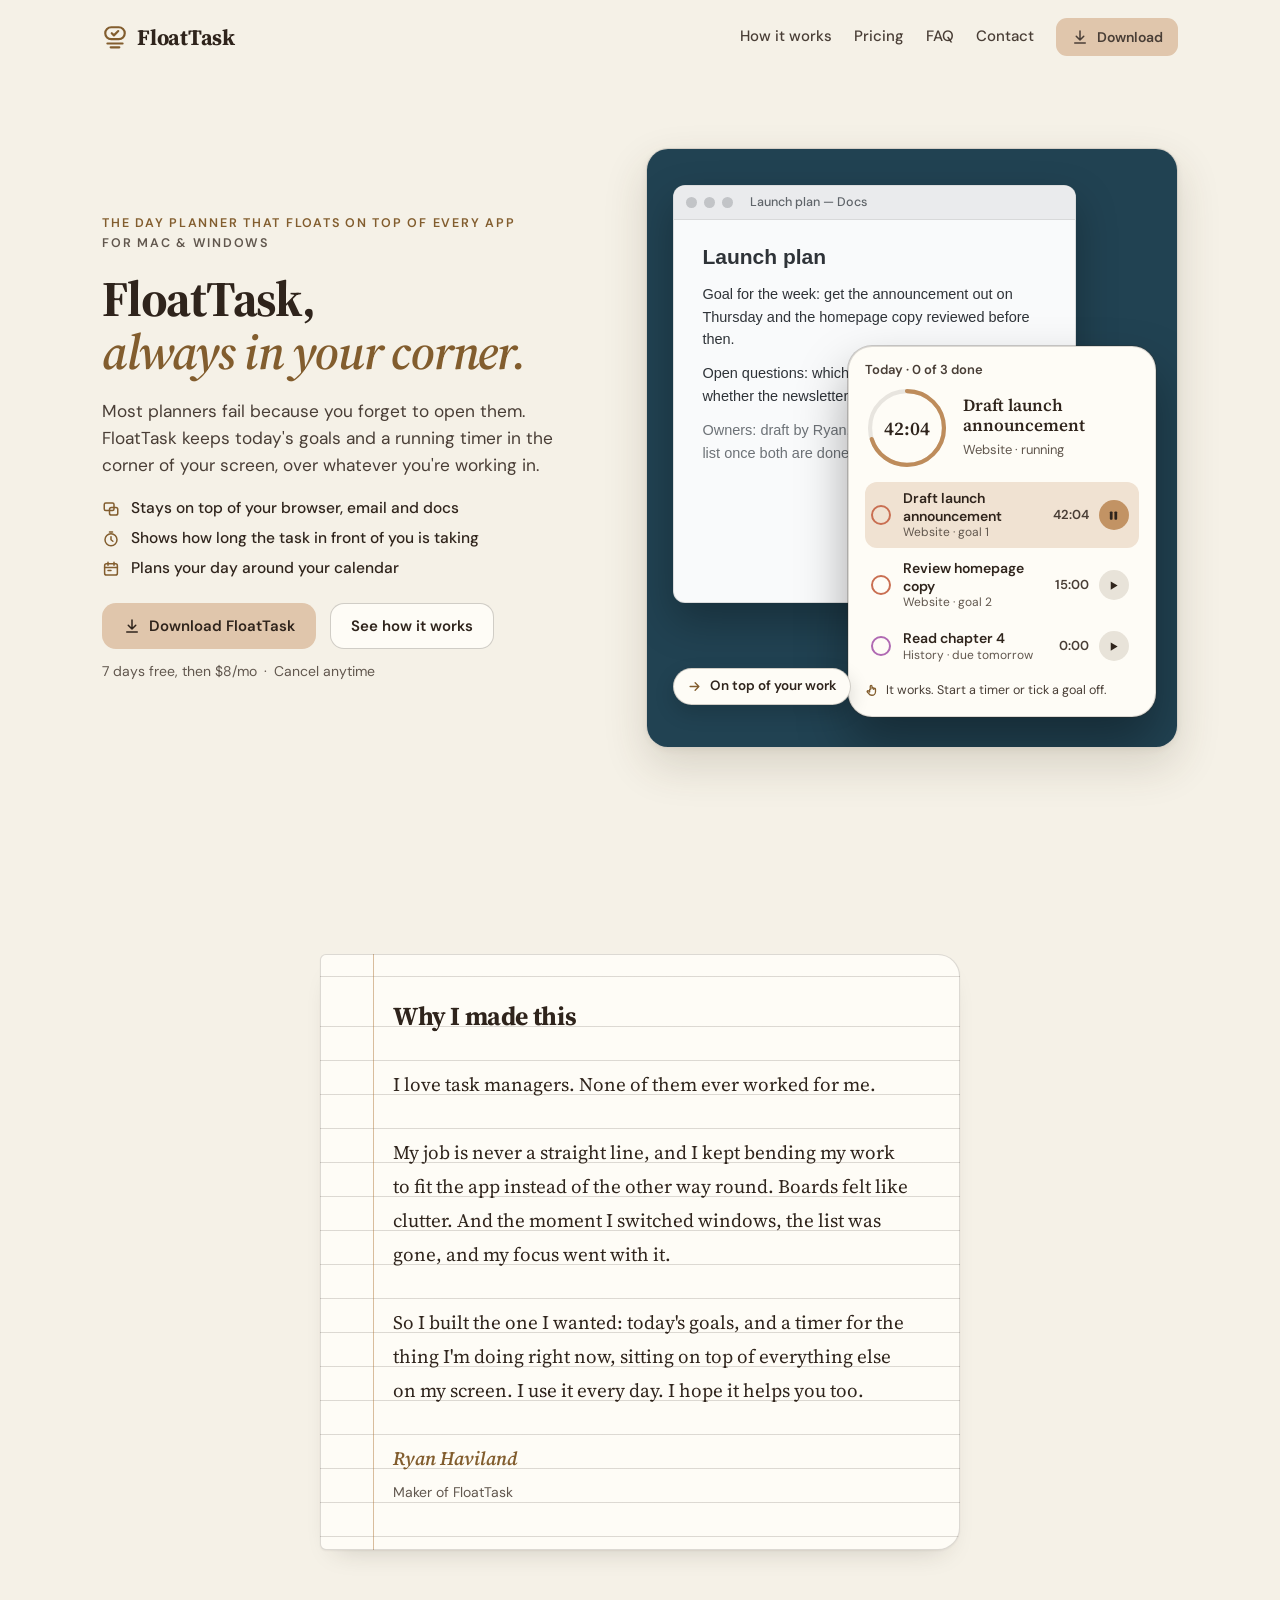
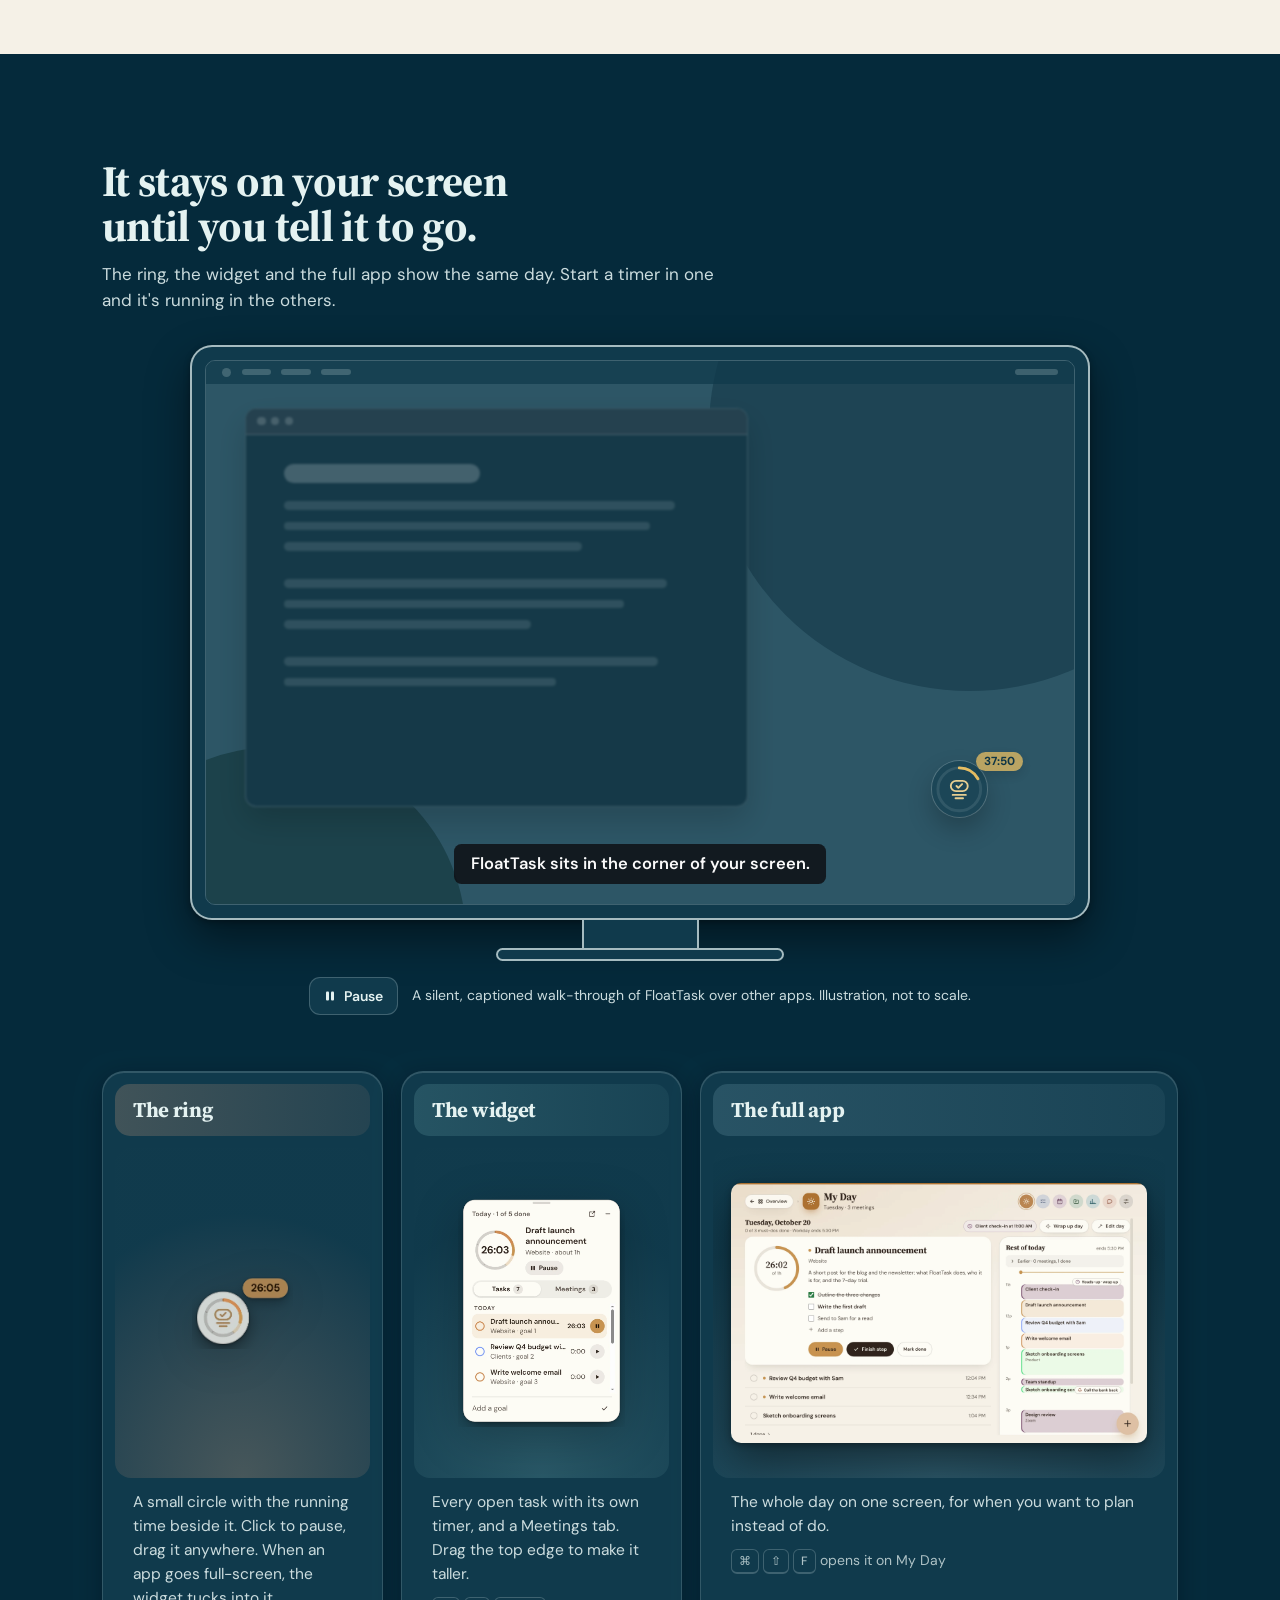
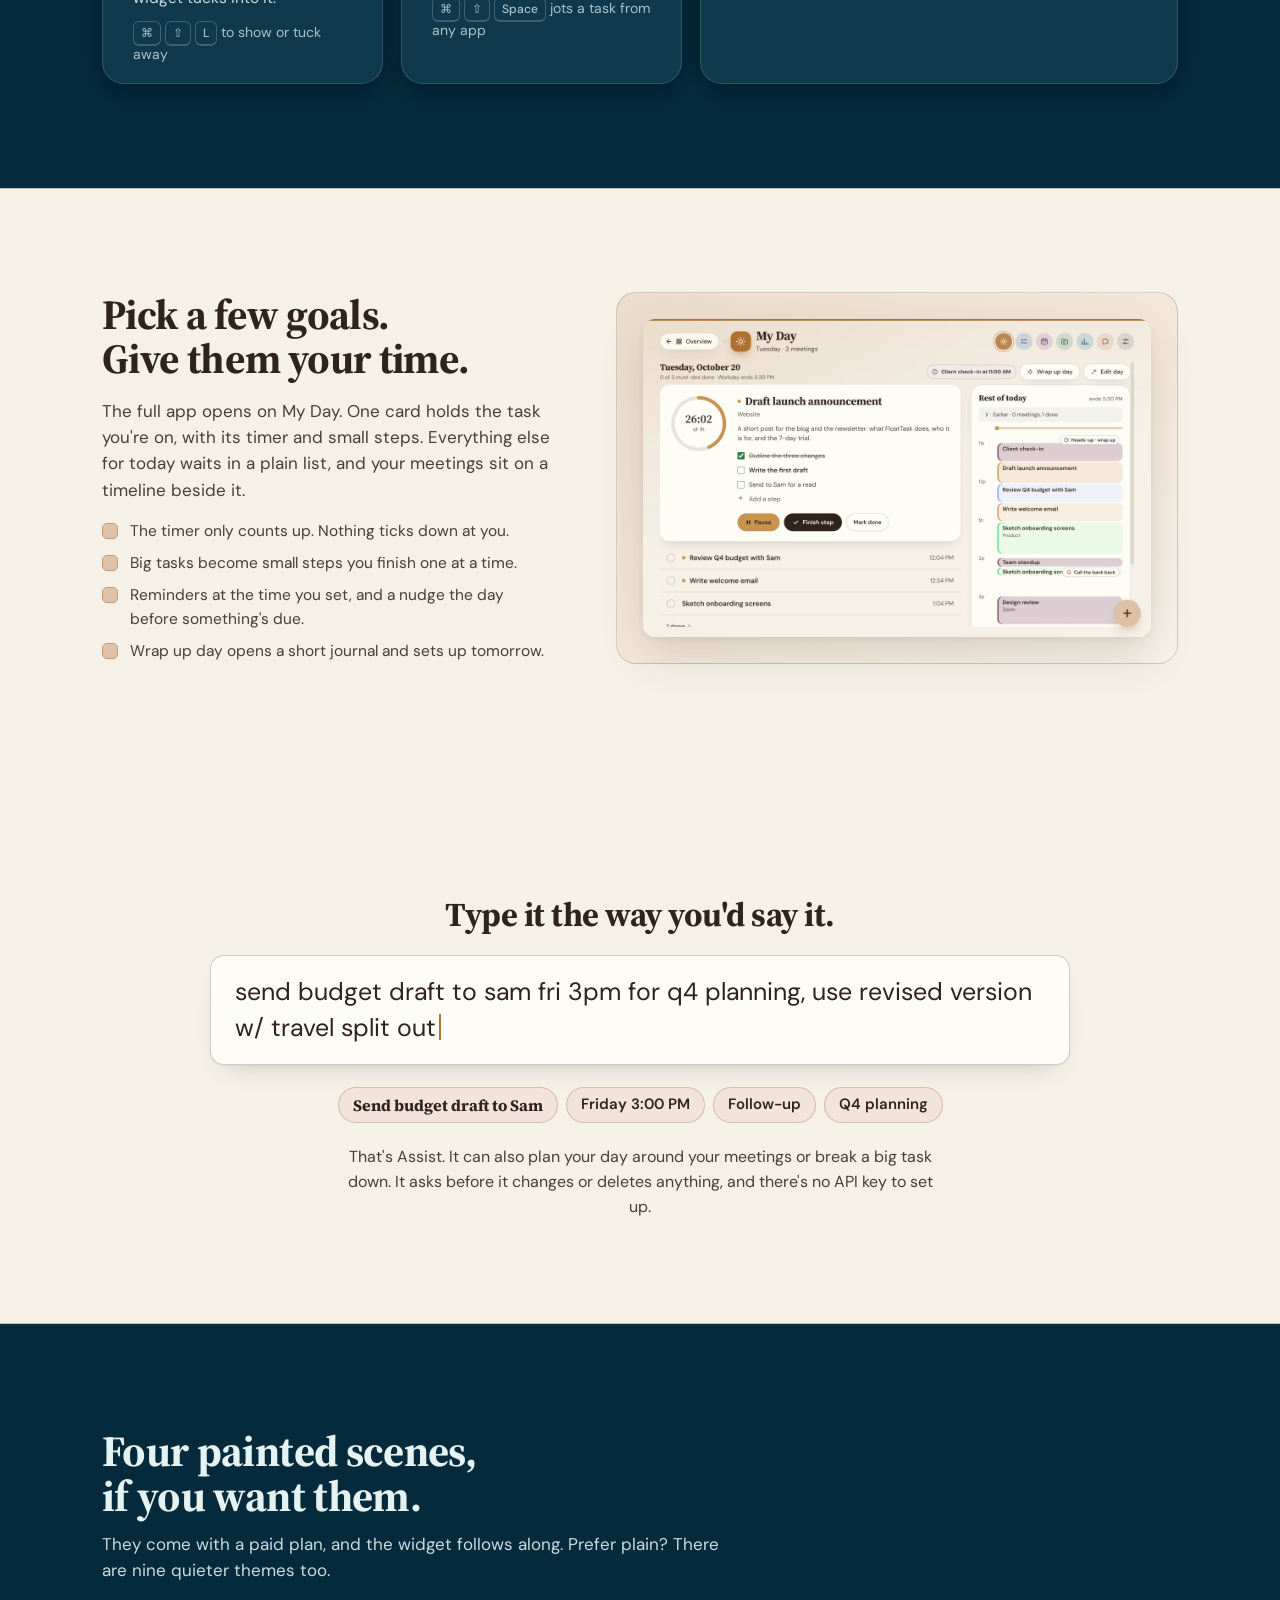
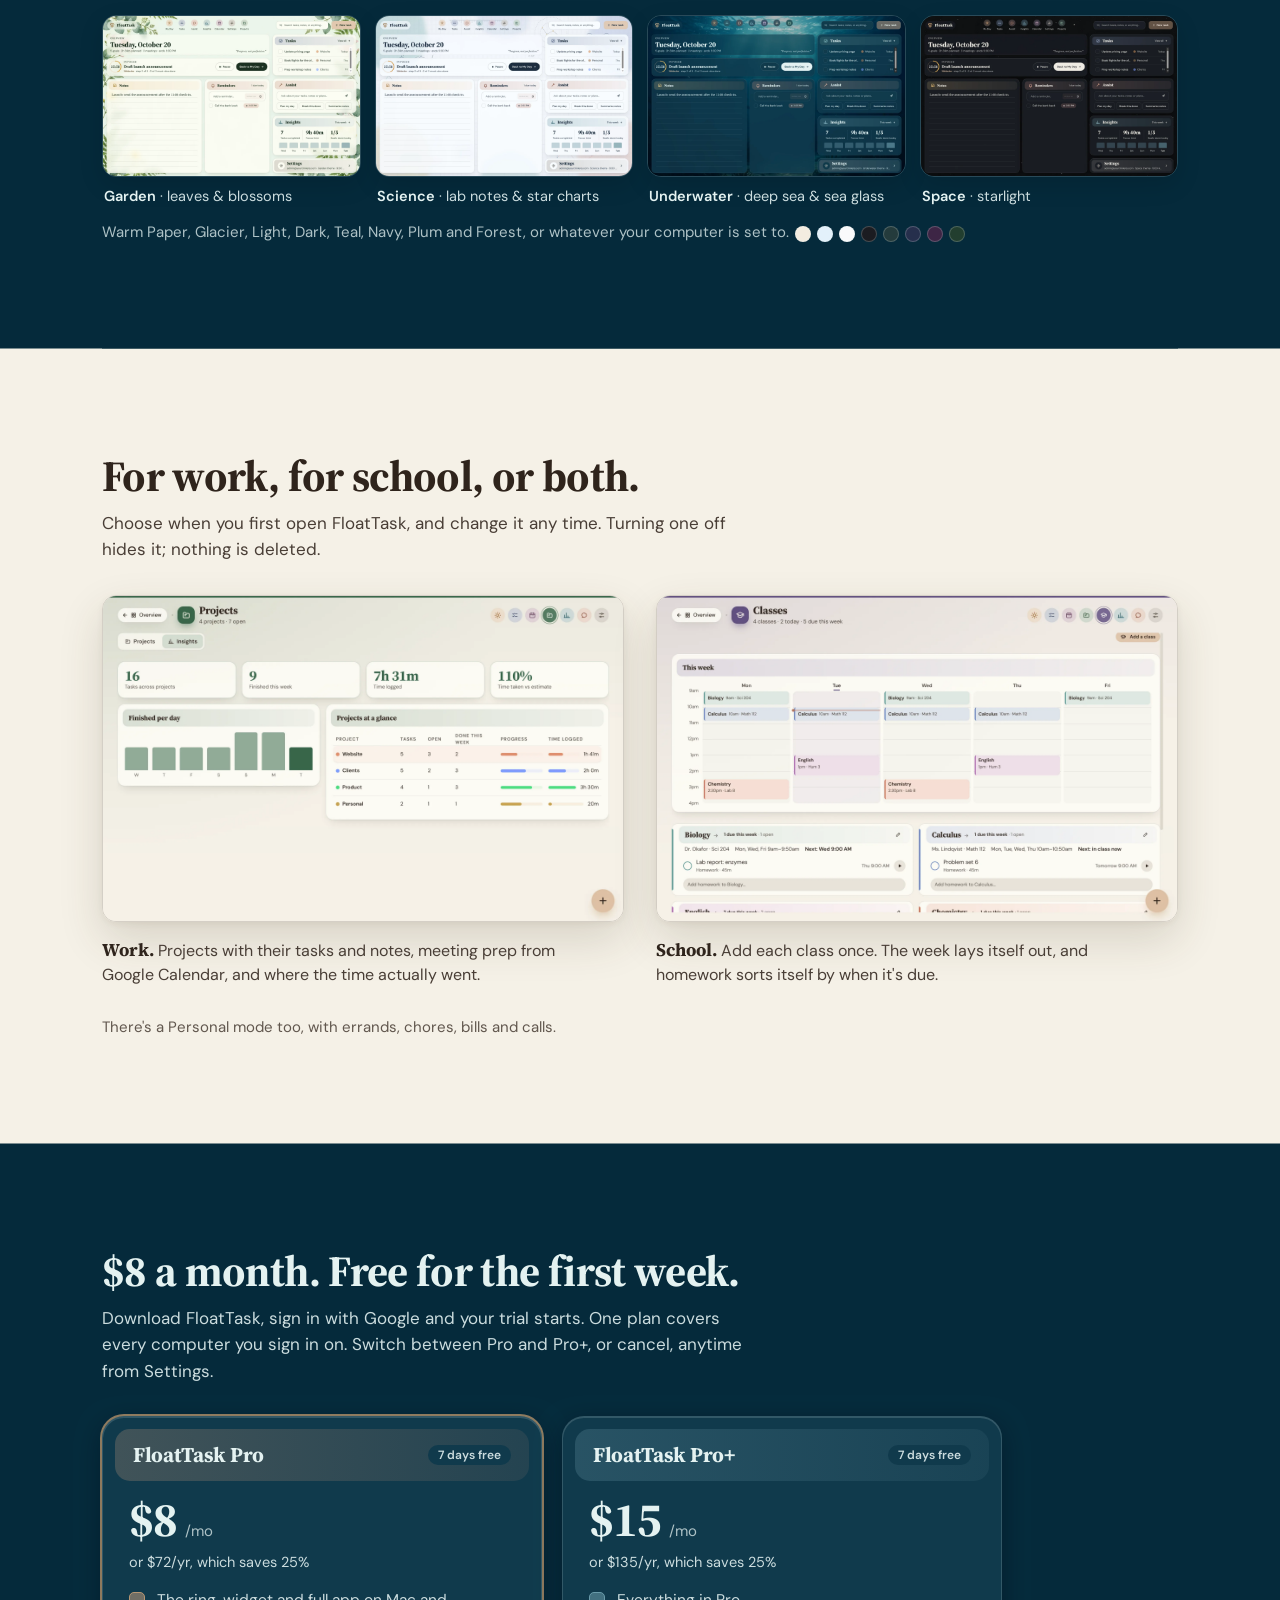
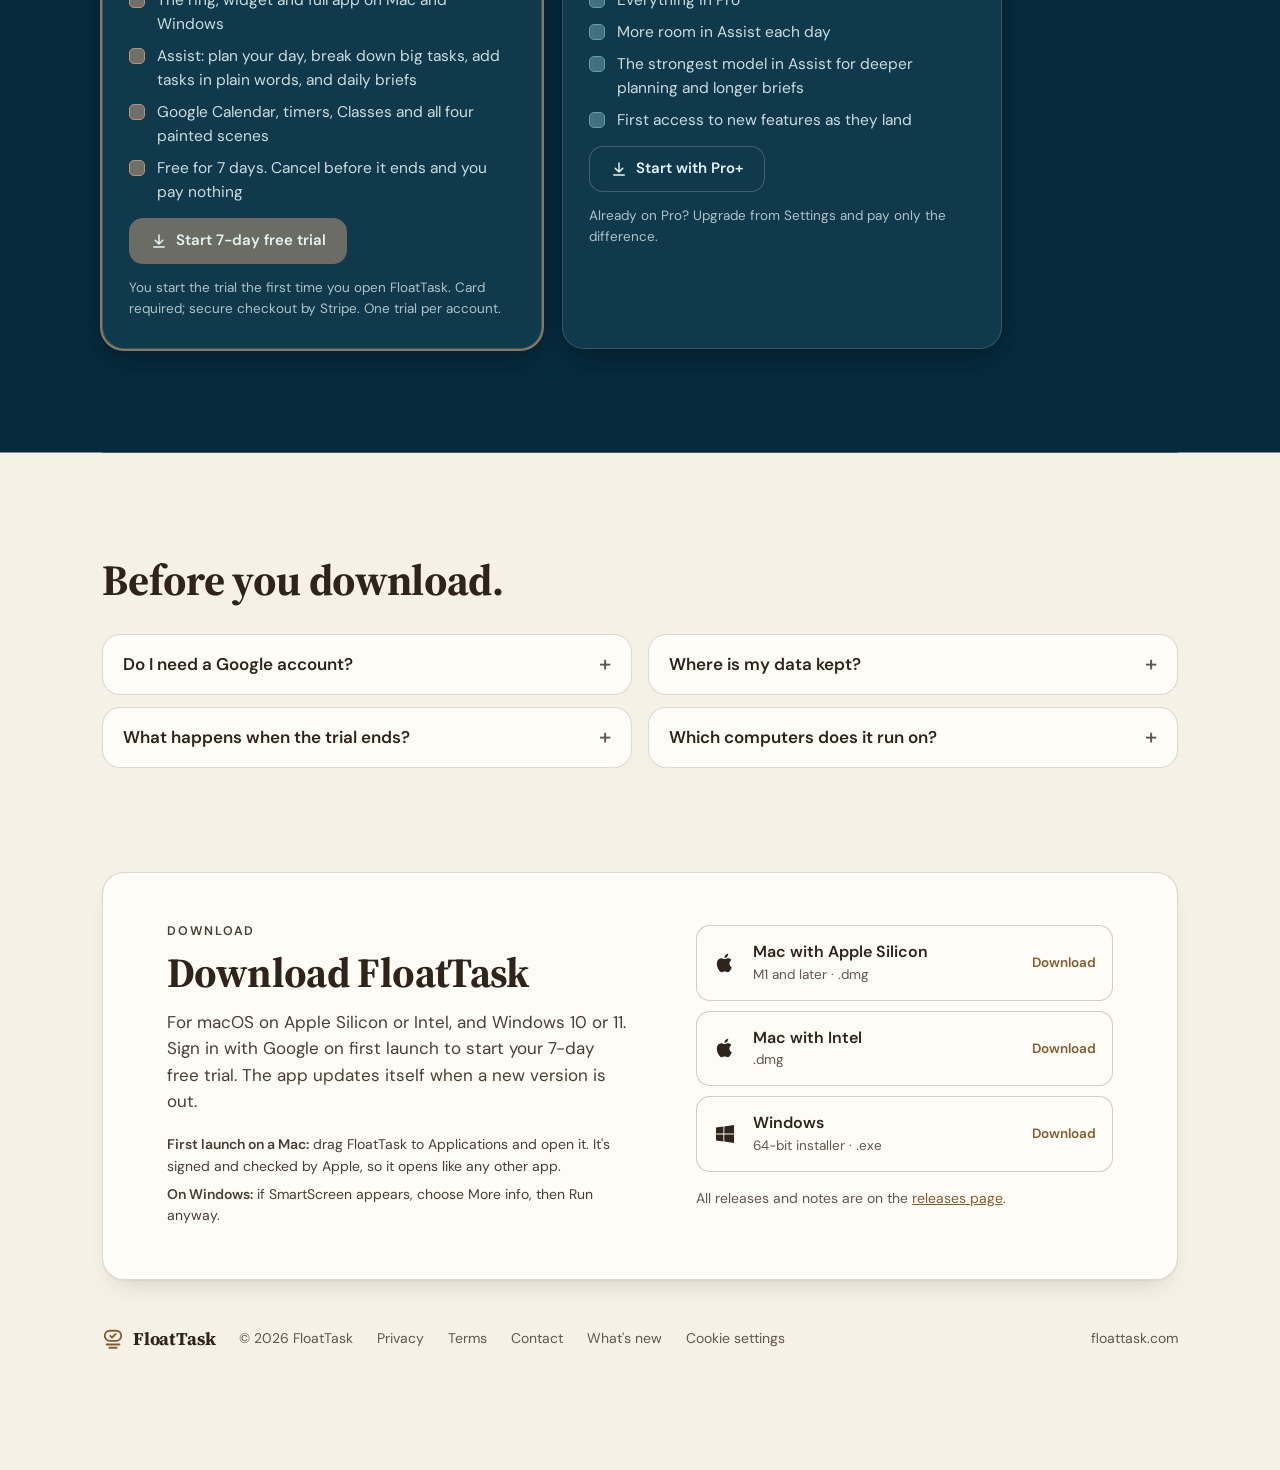
==== commit f4625839: "Update site from 3402610" ====
--- a/index.html
+++ b/index.html
@@ -14,7 +14,7 @@
 <link rel="icon" href="data:image/svg+xml,%3Csvg xmlns='http://www.w3.org/2000/svg' viewBox='0 0 24 24'%3E%3Cg fill='none' stroke='%23b07a3a' stroke-width='2' stroke-linecap='round' stroke-linejoin='round'%3E%3Crect x='3' y='3' width='18' height='11' rx='5.5'/%3E%3Cpath d='M9 8.5l2 2 4-4M5 18h14M8 21.5h8'/%3E%3C/g%3E%3C/svg%3E">
 <meta property="og:type" content="website">
 <meta property="og:url" content="https://floattask.com/">
-<meta property="og:title" content="FloatTask — your day, always in view">
+<meta property="og:title" content="FloatTask, always in your corner">
 <meta property="og:description" content="Today's goals and a running timer that stay on top of every app. A planner for Mac and Windows, free for 7 days.">
 <meta property="og:image" content="https://floattask.com/shots/og-card.jpg">
 <meta property="og:image:width" content="1200">
@@ -35,9 +35,10 @@
 .hero { padding-block: clamp(8px, 2.5vw, 28px) 0; display: grid; grid-template-columns: minmax(0, 1fr) minmax(0, 1.08fr);
   grid-template-areas: "copy scene"; gap: clamp(28px, 4vw, 56px); align-items: center; min-height: min(calc(100svh - 92px), 720px); }
 .hero-copy { grid-area: copy; display: grid; gap: 20px; align-content: center; min-width: 0; }
-.hero-copy .eyebrow { display: inline-flex; align-items: center; gap: 8px; }
+.hero-copy .eyebrow { line-height: 1.6; }
+.hero-copy .eyebrow .plat { display: block; color: var(--muted); }
 .hero h1 { font-size: clamp(2.2rem, 3.9vw, 3.15rem); line-height: 1.05; letter-spacing: -.025em; max-width: 16ch; }
-.hero h1 em { white-space: nowrap; font-style: italic; font-weight: 600; color: var(--gold-text); }
+.hero h1 em { display: block; white-space: nowrap; font-style: italic; font-weight: 600; color: var(--gold-text); }
 .lede { font-size: clamp(1.05rem, 1.35vw, 1.16rem); color: var(--ink-2); max-width: 44ch; }
 .proof { list-style: none; margin: 0; padding: 0; display: grid; gap: 9px; }
 .proof li { display: flex; align-items: center; gap: 11px; font: 500 15.5px/1.35 var(--f-body); color: var(--ink); }
@@ -480,8 +481,8 @@
   <main id="top">
     <div class="hero">
       <div class="hero-copy">
-        <p class="eyebrow">Day planner and focus timer for Mac &amp; Windows</p>
-        <h1>The to-do list that floats <em>on top of every app.</em></h1>
+        <p class="eyebrow">The day planner that floats on top of every app<span class="plat">For Mac &amp; Windows</span></p>
+        <h1>FloatTask, <em>always in your corner.</em></h1>
         <p class="lede">Most planners fail because you forget to open them. FloatTask keeps today's goals and a running timer in the corner of your screen, over whatever you're working in.</p>
         <ul class="proof">
           <li><svg viewBox="0 0 24 24" fill="none" stroke="currentColor" stroke-width="2" stroke-linecap="round" stroke-linejoin="round"><rect x="3" y="4" width="13" height="10" rx="2"/><rect x="10" y="10" width="11" height="10" rx="2.5"/></svg>Stays on top of your browser, email and docs</li>
